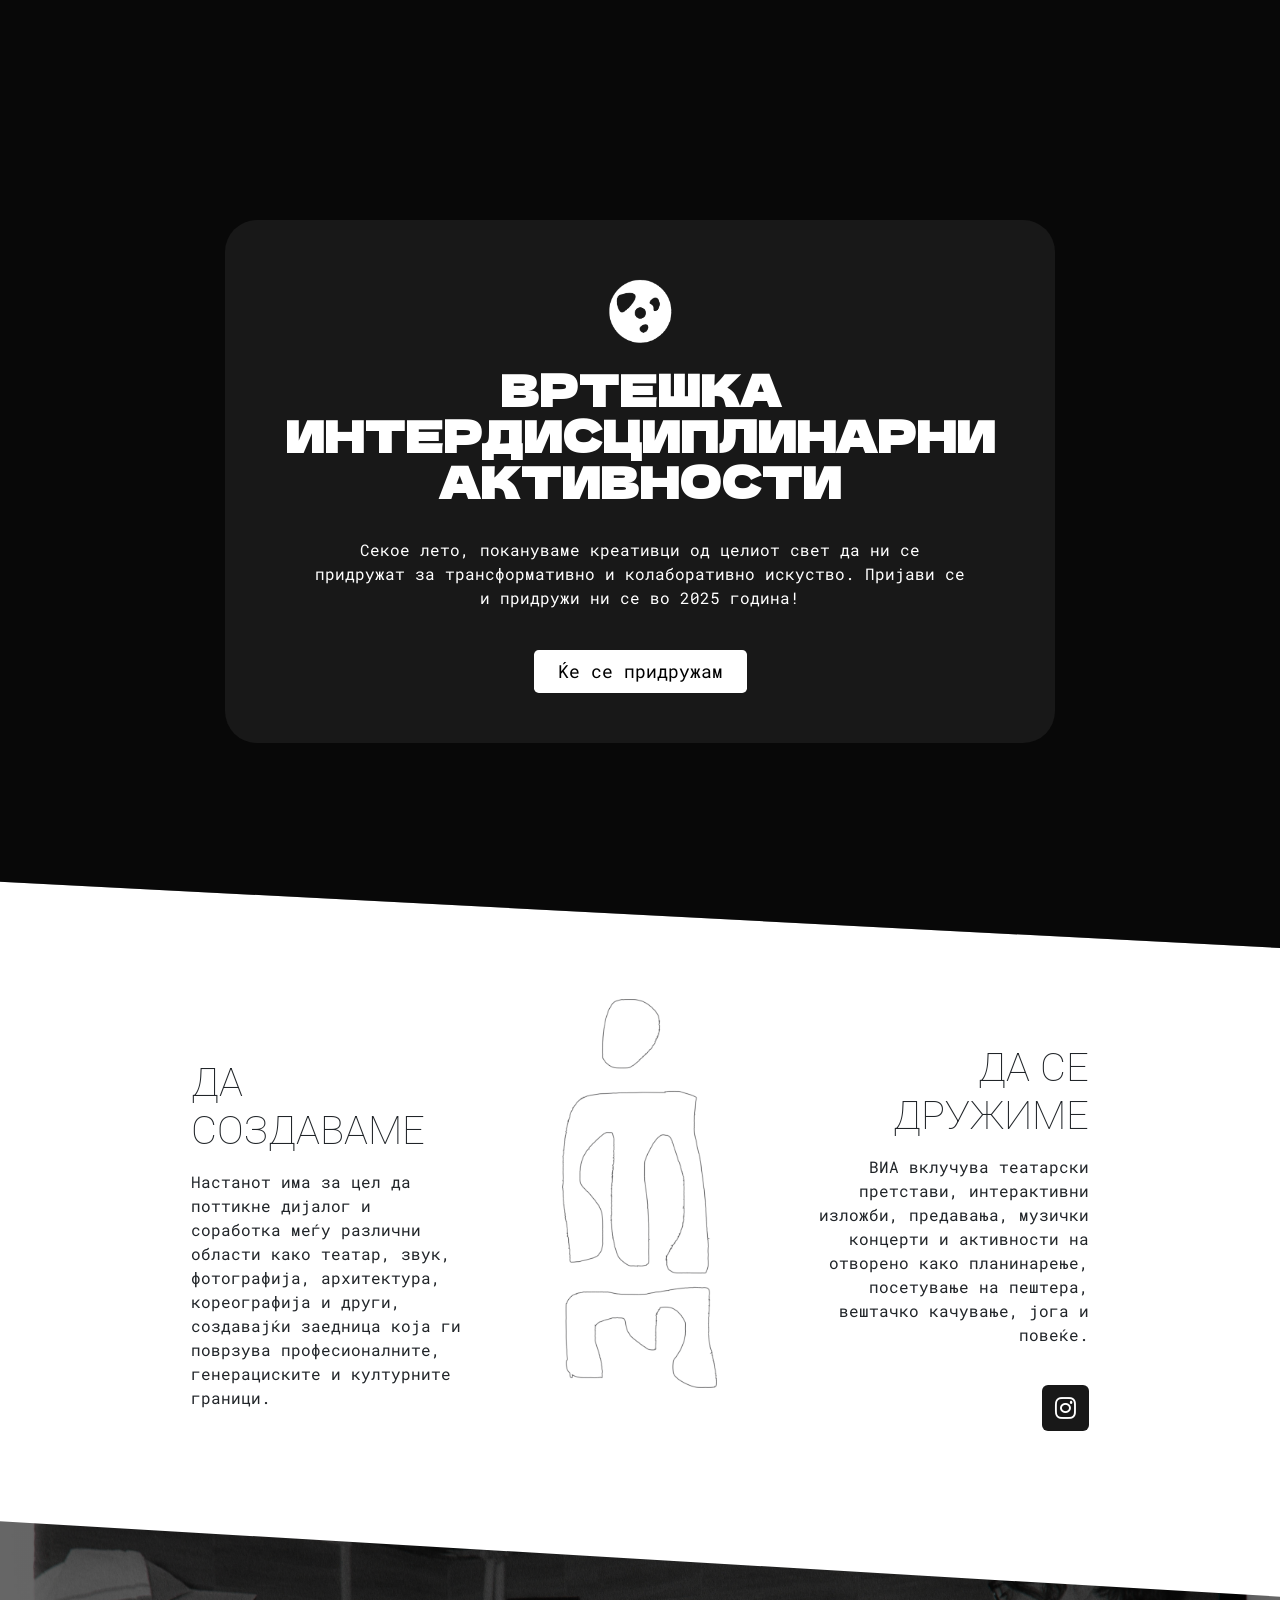
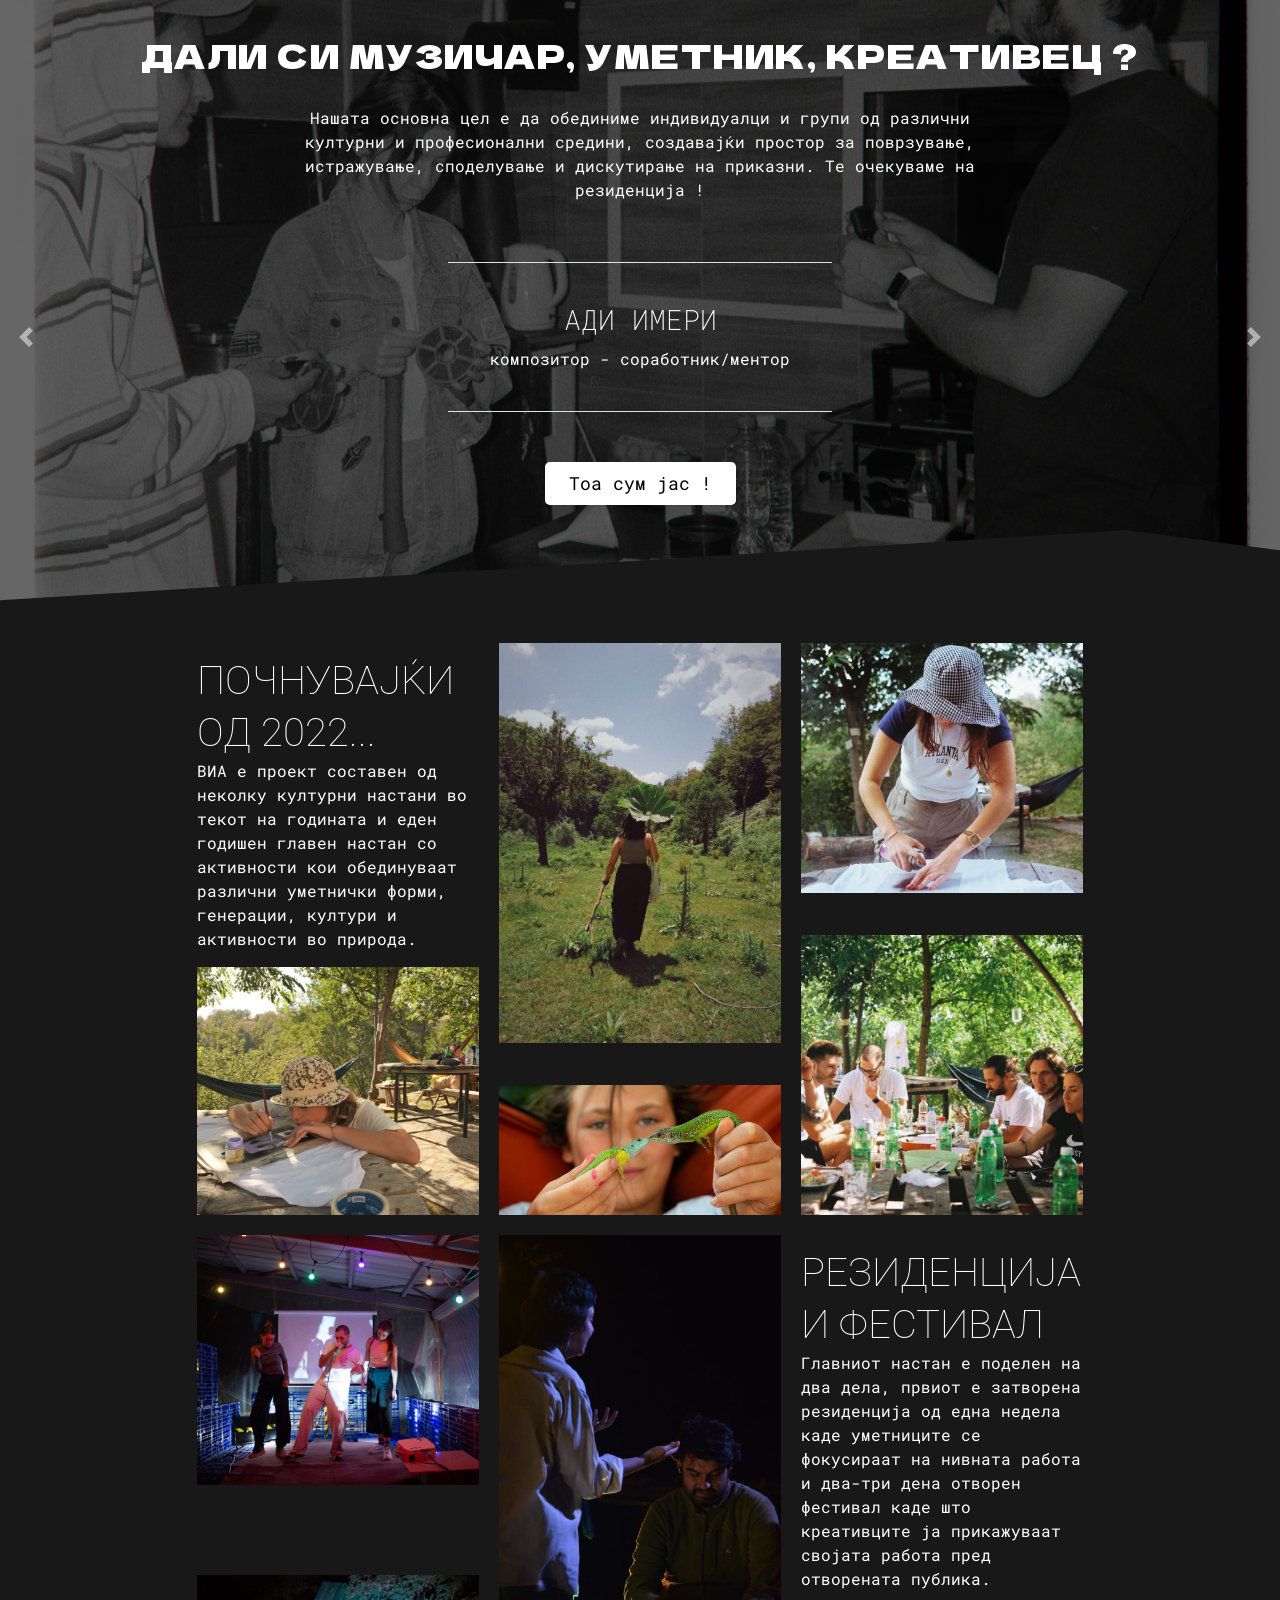
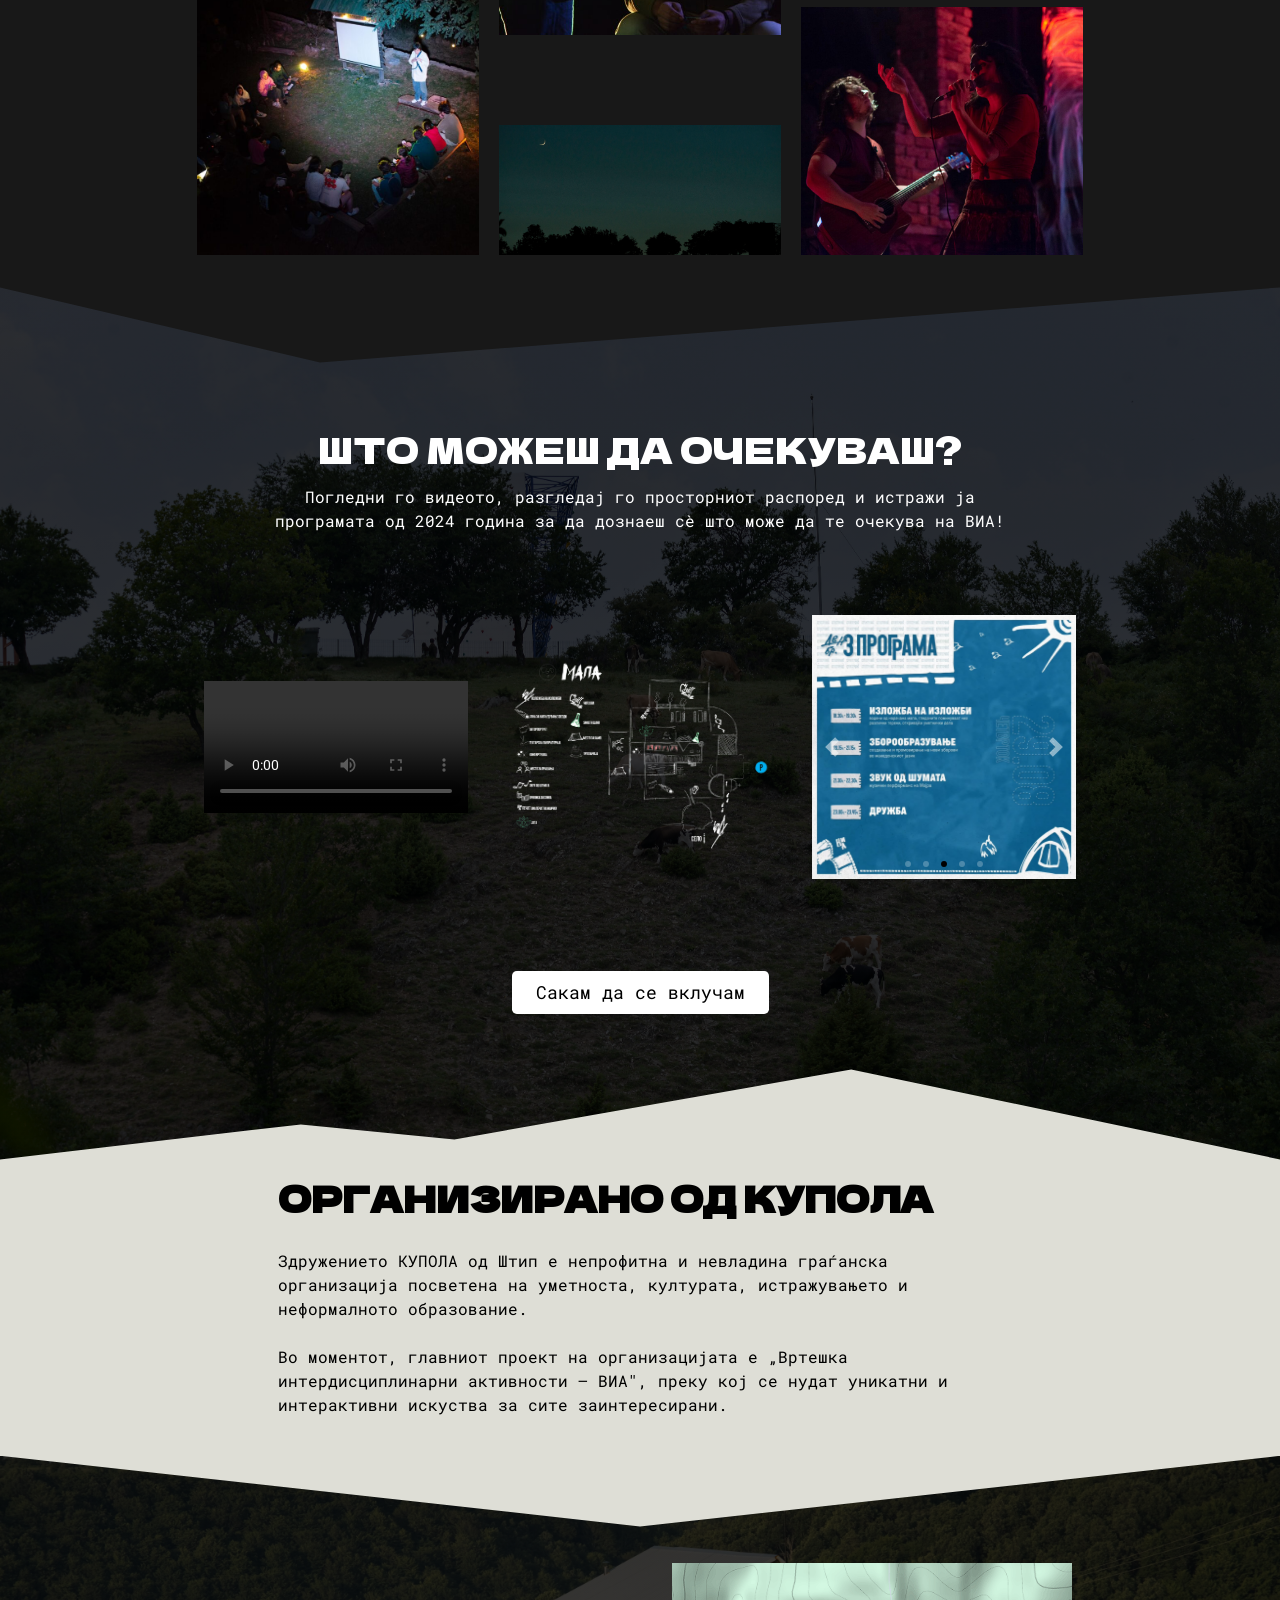
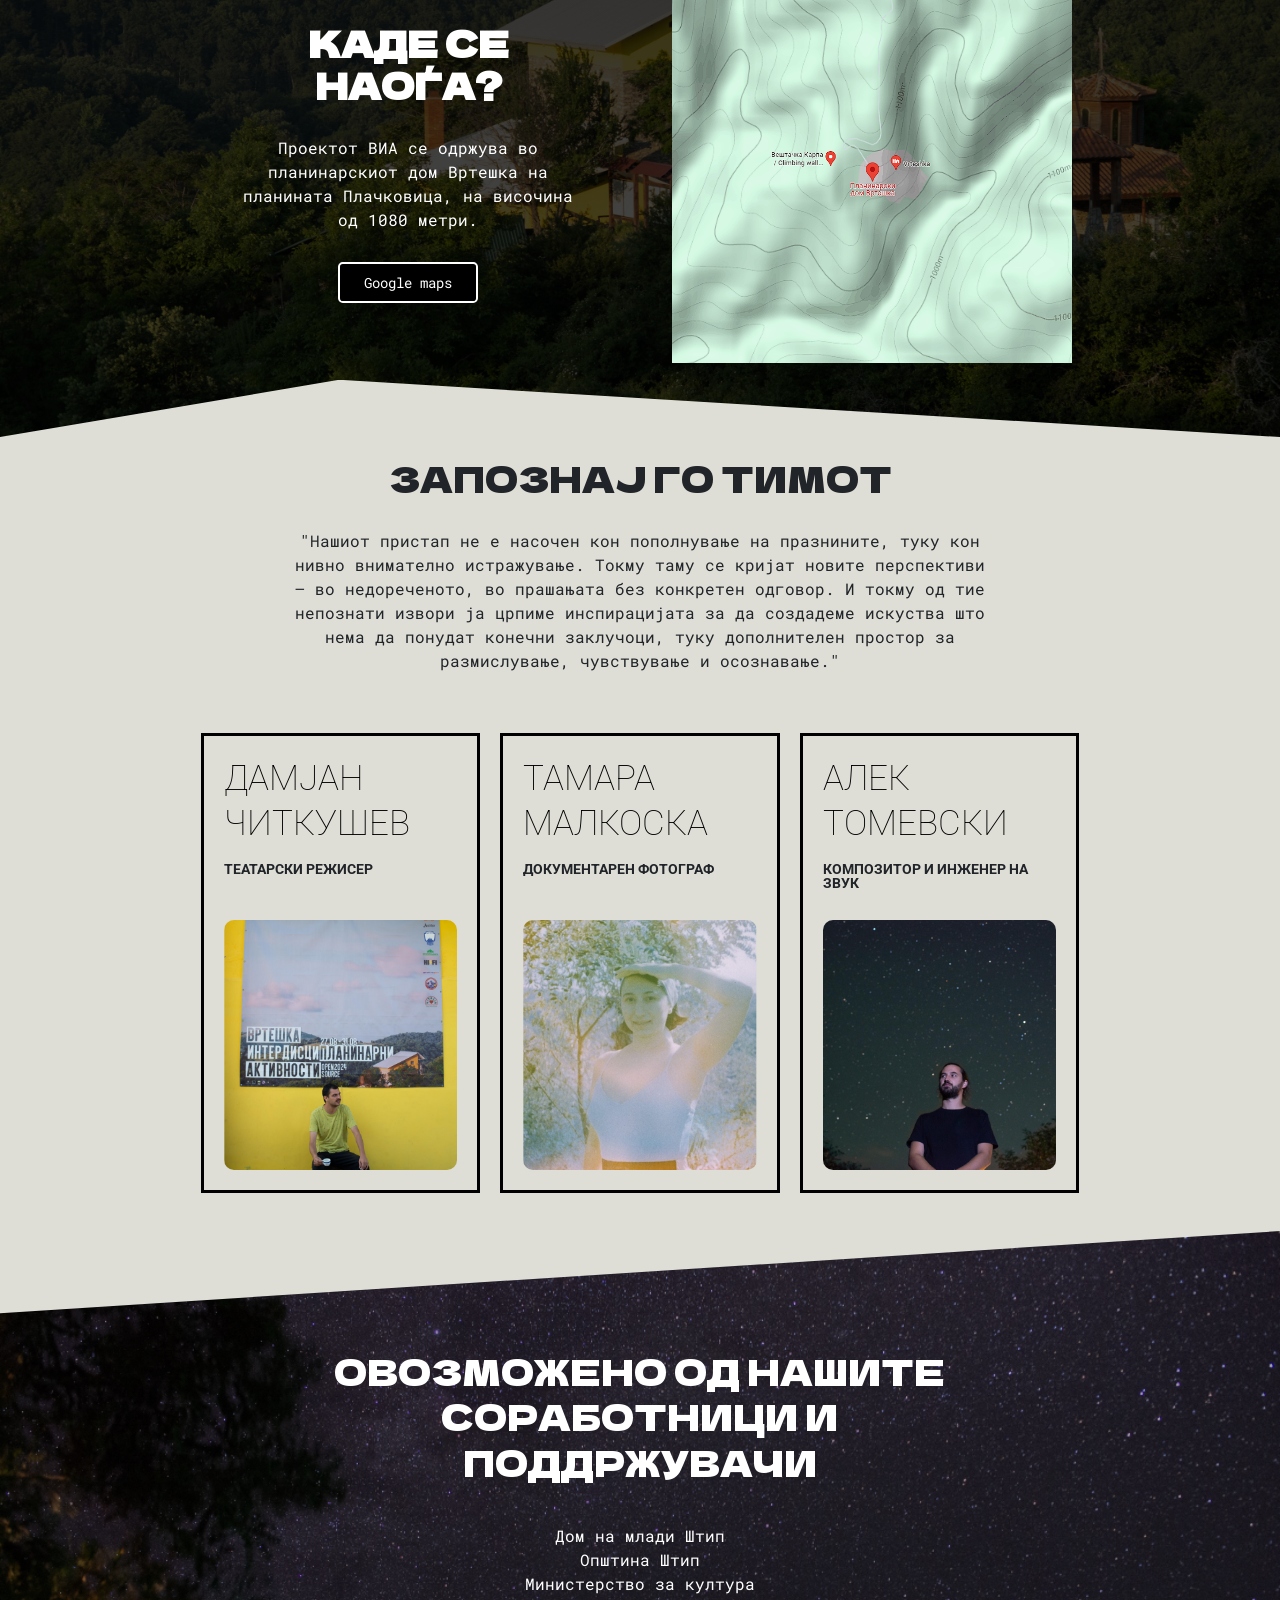
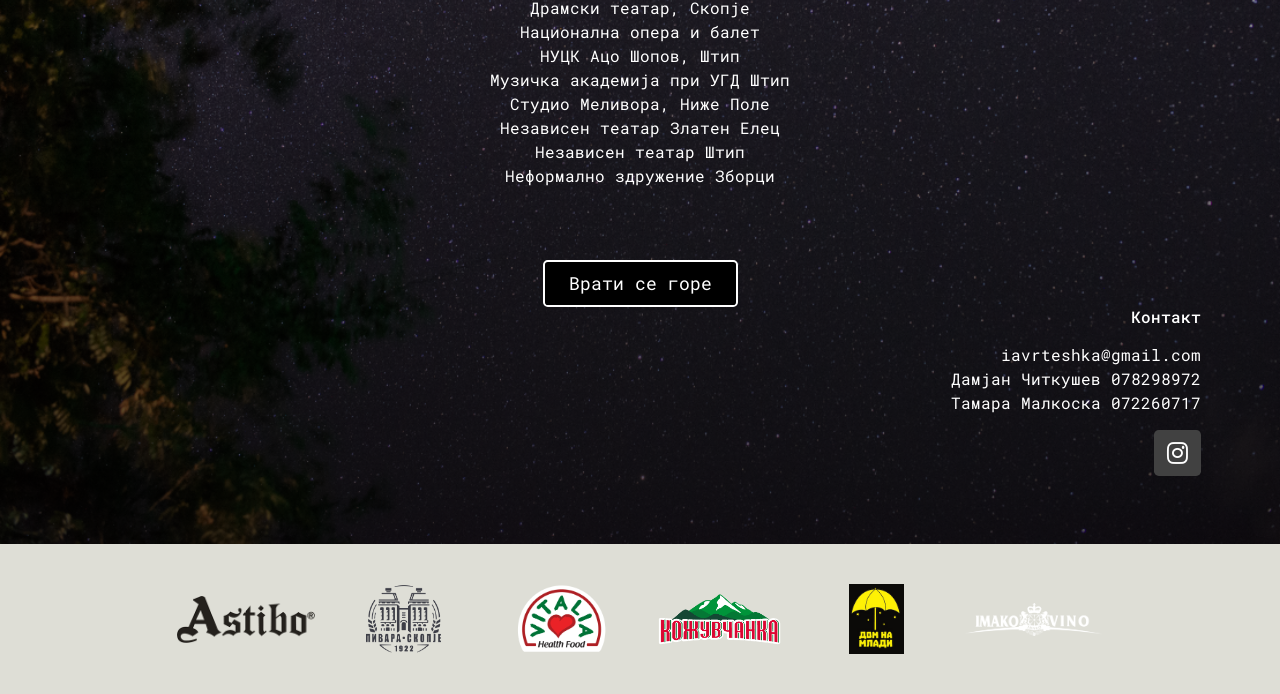
==== index.html @ 886268eb "initial commit, heroku" ====
<!DOCTYPE html>
<html lang="mk">

<head>
    <meta charset="UTF-8">
    <meta name="keywords" content="">
    <meta name="description" content="">
    <meta name="viewport" content="width=device-width, initial-scale=1.0">
    <title>Project01_Landing-Page-Vrteshka</title>

    <!-- FontAwesome -->
    <link rel="stylesheet" href="https://cdnjs.cloudflare.com/ajax/libs/font-awesome/6.7.2/css/all.min.css">

    <!-- Bootstrap -->
    <link href="https://stackpath.bootstrapcdn.com/bootstrap/4.5.2/css/bootstrap.min.css" rel="stylesheet">

    <!-- CSS -->
    <link rel="stylesheet" href="./css/main.css">
</head>



<body>

    <!-- hero_section1 -->
    <section id="top" class="hero">
        <div class="hero__overlay"></div>
        <div class="hero__wrap">
            <div class="hero__content-box">
                <img src="./img/VIALogoWhite.png" alt="Vrteshka Logo" class="hero__logo">
                <h1 class="hero__heading">
                    ВРТЕШКА <br> ИНТЕРДИСЦИПЛИНАРНИ <br> АКТИВНОСТИ
                </h1>
                <p class="hero__text">
                    Секое лето, покануваме креативци од целиот свет да ни се придружат за трансформативно и
                    колаборативно
                    искуство. Пријави се и придружи ни се во 2025 година!
                </p>
                <a id="heroButton" href="./form.html" class="hero-button" title="MyFormDoc" target="_blank">Ќе се
                    придружам</a>
            </div>
        </div>
    </section>



    <!-- about_section2 -->
    <section class="introduction">
        <div class="wrap">
            <div class="introduction__item">
                <h2 class="introduction__title">ДА СОЗДАВАМЕ</h2>
                <p class="introduction__text">Настанот има за цел да поттикне дијалог и соработка меѓу различни
                    области како театар, звук, фотографија, архитектура, кореографија и други, создавајќи
                    заедница која ги поврзува професионалните, генерациските и културните граници.</p>
            </div>
            <div class="introduction__image">
                <img src="./img/Section_2_Logo.png" alt="Abstract Figure">
            </div>
            <div class="introduction__item introduction__item--last">
                <h2 class="introduction__title">ДА СЕ ДРУЖИМЕ</h2>
                <p class="introduction__text">ВИА вклучува театарски претстави, интерактивни изложби, предавања,
                    музички концерти и активности на отворено како планинарење, посетување на пештера, вештачко
                    качување, јога и повеќе.</p>
                <div class="introduction__social">
                    <a href="https://www.instagram.com/ia.vrteshka/" aria-label="Instagram" rel=”noopener”
                        title="Instagram Link"><i class="fa-brands fa-instagram"></i></a>
                </div>
            </div>
        </div>
    </section>


    <!-- for-whom_section3 -->
    <section class="artists">
        <div class="artists__content-wrapper">
            <div class="artists__content">
                <h2 class="artists__title">ДАЛИ СИ МУЗИЧАР, УМЕТНИК, КРЕАТИВЕЦ ?</h2>
                <p class="artists__description">Нашата основна цел е да обединиме индивидуалци и групи од различни
                    културни
                    и
                    професионални средини, создавајќи простор за поврзување, истражување, споделување и дискутирање
                    на
                    приказни.
                    Те очекуваме на резиденција !</p>
                <div class="border-top bg-secondary mx-auto"></div>
                <div id="artistCarousel" class="carousel slide " data-ride="carousel" data-interval="3000"
                    data-bs-ride="carousel">
                    <div class="carousel-inner">
                        <div class="carousel-item active">
                            <h3 class="artists__artist-name">МАРИЈА КАРИЛОСКА</h3>
                            <p class="artists__artist-subtitle">актерка , регионален соработник</p>
                        </div>
                        <div class="carousel-item">
                            <h3 class="artists__artist-name">НИКОЛА ЈОВАНОВСКИ</h3>
                            <p class="artists__artist-subtitle">музичар , композитор</p>
                        </div>
                        <div class="carousel-item">
                            <h3 class="artists__artist-name">ЕВА ЦВЕТКОВСКА</h3>
                            <p class="artists__artist-subtitle">волонтер</p>
                        </div>
                        <div class="carousel-item">
                            <h3 class="artists__artist-name">АДИ ИМЕРИ</h3>
                            <p class="artists__artist-subtitle">композитор - соработник/ментор</p>
                        </div>
                        <div class="carousel-item">
                            <h3 class="artists__artist-name">АЛЕКСАНДАР БОШКОВ</h3>
                            <p class="artists__artist-subtitle">композитор - соработник/ментор</p>
                        </div>
                        <div class="carousel-item">
                            <h3 class="artists__artist-name">ДРИТОН ВЕЈСЕЛИ</h3>
                            <p class="artists__artist-subtitle">перформер, соработник, ментор</p>
                        </div>
                        <div class="carousel-item">
                            <h3 class="artists__artist-name">БОБАН АЛЕКСОСКИ</h3>
                            <p class="artists__artist-subtitle">актер, креативен соработник</p>
                        </div>
                        <div class="carousel-item">
                            <h3 class="artists__artist-name">ТАМАРА СТОЈАНОСКА</h3>
                            <p class="artists__artist-subtitle">театарска режисерка, креативен соработник</p>
                        </div>
                        <div class="carousel-item">
                            <h3 class="artists__artist-name">ЛЕО ДОЛОРЕС ПОПОВИЌ</h3>
                            <p class="artists__artist-subtitle">актер, креативен соработник</p>
                        </div>
                        <div class="carousel-item">
                            <h3 class="artists__artist-name">АНЕ БЛАЖОВСКИ</h3>
                            <p class="artists__artist-subtitle">актер, истражувач, креативен соработник</p>
                        </div>
                        <div class="carousel-item">
                            <h3 class="artists__artist-name">МАРЈАН НАУМОВ</h3>
                            <p class="artists__artist-subtitle">актер, перформер, соработник, член на Независна
                                Театарска
                                организација Штрих</p>
                        </div>
                        <div class="carousel-item">
                            <h3 class="artists__artist-name">ТОМИСЛАВ ДАВИДОВСКИ</h3>
                            <p class="artists__artist-subtitle">актер, перформер, соработник, член на Независна
                                Театарска
                                организација Штрих</p>
                        </div>
                        <div class="carousel-item">
                            <h3 class="artists__artist-name">АВА ХУСЕИНИ</h3>
                            <p class="artists__artist-subtitle">актерка, перформер, соработник, член на Независна
                                Театарска
                                организација Штрих</p>
                        </div>
                        <div class="carousel-item">
                            <h3 class="artists__artist-name">БОРИС ВАСИЛЕСКИ</h3>
                            <p class="artists__artist-subtitle">театарски режисер, соработник, член на Независна
                                Театарска
                                организација Штрих
                            </p>
                        </div>
                        <div class="carousel-item">
                            <h3 class="artists__artist-name">ВЈАРА МИЛАНОВА</h3>
                            <p class="artists__artist-subtitle">актерка, регионален соработник</p>
                        </div>
                        <div class="carousel-item">
                            <h3 class="artists__artist-name">РАДОСТИНА АНГЕЛОВА</h3>
                            <p class="artists__artist-subtitle">актерка, регионален соработник</p>
                        </div>
                        <div class="carousel-item">
                            <h3 class="artists__artist-name">МАРИО СТОЈАНОСКИ</h3>
                            <p class="artists__artist-subtitle">драматург, креативен соработник</p>
                        </div>
                        <div class="carousel-item">
                            <h3 class="artists__artist-name">ВИКТОР БУЧКОВСКИ</h3>
                            <p class="artists__artist-subtitle">основач на здружение за развој на македонскиот
                                јазик,
                                креативен соработник</p>
                        </div>
                        <div class="carousel-item">
                            <h3 class="artists__artist-name">ИГОР АНТОВ</h3>
                            <p class="artists__artist-subtitle">основач на здружение за развој на македонскиот
                                јазик,
                                креативен соработник</p>
                        </div>
                        <div class="carousel-item">
                            <h3 class="artists__artist-name">СТЕФАН МЛАДЕНОВСКИ</h3>
                            <p class="artists__artist-subtitle">музичар , композитор</p>
                        </div>
                    </div>
                    <a class="carousel-control-prev" href="#artistCarousel" role="button" data-slide="prev">
                        <span class="carousel-control-prev-icon" aria-hidden="true"></span>
                        <span class="sr-only">Previous</span>
                    </a>
                    <a class="carousel-control-next" href="#artistCarousel" role="button" data-slide="next">
                        <span class="carousel-control-next-icon" aria-hidden="true"></span>
                        <span class="sr-only">Next</span>
                    </a>
                </div>
                <div class="border-top bg-secondary mx-auto"></div>
                <!-- <a href="#top"><button class="button artists__artists-button">Тоа сум јас !</button></a> -->
                <a href="#top" class="button artists__artists-button">Тоа сум јас !</a>
            </div>
        </div>
    </section>






    <!-- past-events_section4 -->
    <section class="past-events-container">
        <div class="images-text">

            <!-- Top Row -->
            <div class="top-row">

                <!-- 1st Column: Text -->
                <div class="column text-content">
                    <div class="content-wrapper">
                        <h2>ПОЧНУВАЈЌИ ОД 2022...</h2>
                        <p>
                            ВИА е проект составен од неколку културни настани во текот на годината и еден годишен
                            главен
                            настан
                            со активности кои обединуваат различни уметнички форми, генерации, култури и активности
                            во
                            природа.
                        </p>
                        <div class="image-holder">
                            <img src="./img/Section_4_1.png" alt="Cultural event">
                        </div>
                    </div>
                </div>

                <!-- 2nd Column: Image Pair -->
                <div class="column">
                    <div class="image-holder main">
                        <img src="./img/Section_4_2.jpg" alt="Person walking in nature">
                    </div>
                    <div class="image-holder secondary">
                        <img src="./img/Section_4_3.jpg" alt="Close-up of a lizard">
                    </div>
                </div>

                <!-- 3rd Column: Special Heights -->
                <div class="column special-height">
                    <div class="image-holder main">
                        <img src="./img/Section_4_4.JPG" alt="Person working at a table">
                    </div>
                    <div class="image-holder secondary">
                        <img src="./img/Section_4_5.JPG" alt="Group of people at a table">
                    </div>
                </div>
            </div>

            <!-- Bottom Row -->
            <div class="bottom-row">
                <!-- 4th Column: Special Heights -->
                <div class="column special-height">
                    <div class="image-holder main">
                        <img src="./img/Section_4_6.png" alt="Image seven main">
                    </div>
                    <div class="image-holder secondary">
                        <img src="./img/Section_4_7.png" alt="Image seven secondary">
                    </div>
                </div>

                <!-- 5th Column: Image Pair -->
                <div class="column">
                    <div class="image-holder main">
                        <img src="./img/Section_4_8.jpg" alt="Image eight main">
                    </div>
                    <div class="image-holder secondary">
                        <img src="./img/Section_4_9.JPG" alt="Image eight secondary">
                    </div>
                </div>

                <!-- 6th Column: Text -->
                <div class="column text-content">
                    <div class="content-wrapper">
                        <h2>РЕЗИДЕНЦИЈА И ФЕСТИВАЛ</h2>
                        <p>
                            Главниот настан е поделен на два дела, првиот е затворена резиденција од една недела
                            каде
                            уметниците
                            се фокусираат на нивната работа и два-три дена отворен фестивал каде што креативците ја
                            прикажуваат
                            својата работа пред отворената публика.
                        </p>
                        <div class="image-holder">
                            <img src="./img/Section_4_10.jpg" alt="Residency and festival">
                        </div>
                    </div>
                </div>
            </div>
        </div>
    </section>



    <!-- what_to_expect_section5 -->
    <section class="what-to-expect">
        <div class="main__container">
            <div class="what-to-expect__header">
                <h1 class="what-to-expect__title">ШТО МОЖЕШ ДА ОЧЕКУВАШ?</h1>
                <p class="what-to-expect__subtitle">
                    Погледни го видеото, разгледај го просторниот распоред и истражи ја програмата од 2024 година за
                    да дознаеш сѐ што може да те очекува на ВИА!
                </p>
            </div>

            <div class="what-to-expect__content">
                <!-- Video Player -->
                <div class="what-to-expect__video">
                    <div class="video-container">
                        <video id="main-video" controls="controls" preload="metadata">
                            <source src="./img/Section_5_Video.mp4#t=0.1" type="video/mp4">
                            Your browser does not support the video tag.
                        </video>
                    </div>
                </div>

                <!-- Map/Diagram -->
                <div class="what-to-expect__map">
                    <img src="./img/Section_5_Map.png" alt="Festival Map" class="map-image">

                </div>

                <!-- Image Carousel -->
                <div class="what-to-expect__program">
                    <div id="programCarousel" class="carousel slide" data-ride="carousel">
                        <div class="carousel-inner">
                            <div class="carousel-item active">
                                <img src="./img/Section_5_Den_1.jpg" class="d-block w-100" alt="Program Image 1">
                            </div>
                            <div class="carousel-item">
                                <img src="./img/Section_5_Den_2.jpg" class="d-block w-100" alt="Program Image 2">
                            </div>
                            <div class="carousel-item">
                                <img src="./img/Section_5_Den_3.jpg" class="d-block w-100" alt="Program Image 3">
                            </div>
                            <div class="carousel-item">
                                <img src="./img/Section_5_Den_4.jpg" class="d-block w-100" alt="Program Image 4">
                            </div>
                            <div class="carousel-item">
                                <img src="./img/Section_5_Den_5.jpg" class="d-block w-100" alt="Program Image 5">
                            </div>
                        </div>
                        <ol class="carousel-indicators">
                            <li data-target="#programCarousel" data-slide-to="0" class="active"></li>
                            <li data-target="#programCarousel" data-slide-to="1"></li>
                            <li data-target="#programCarousel" data-slide-to="2"></li>
                            <li data-target="#programCarousel" data-slide-to="3"></li>
                            <li data-target="#programCarousel" data-slide-to="4"></li>
                        </ol>
                        <a class="carousel-control-prev" href="#programCarousel" role="button" data-slide="prev">
                            <span class="carousel-control-prev-icon" aria-hidden="true"></span>
                            <span class="sr-only">Previous</span>
                        </a>
                        <a class="carousel-control-next" href="#programCarousel" role="button" data-slide="next">
                            <span class="carousel-control-next-icon" aria-hidden="true"></span>
                            <span class="sr-only">Next</span>
                        </a>
                    </div>
                </div>
            </div>
            <div class="what-to-expect__footer">
                <a id="joinButton" class="join-button"
                    href="https://docs.google.com/forms/d/e/1FAIpQLScq6ybe86D6_kjteVIB7j1ftE3nkgiZIAy4ChXcuMxBA15uLQ/viewform"
                    title="Google Form Doc" rel=”noopener”>Сакам да се вклучам</a>
            </div>
        </div>
    </section>

    <!-- organization_section6 -->
    <section class="organization-section">
        <div class="content-container">
            <h2 class="section-title">ОРГАНИЗИРАНО ОД КУПОЛА</h2>

            <p class="section-text">
                Здружението КУПОЛА од Штип е непрофитна и невладина граѓанска организација посветена на уметноста,
                културата, истражувањето и неформалното образование.
            </p>
            <br>
            <p class="section-text">
                Во моментот, главниот проект на организацијата е „Вртешка интердисциплинарни активности – ВИА",
                преку
                кој се
                нудат уникатни и интерактивни искуства за сите заинтересирани.
            </p>
        </div>
    </section>


    <!-- location_section7 -->
    <section class="location-section">
        <div class="location__container">
            <div class="location-left">
                <h2>КАДЕ СЕ НАОЃА?</h2>
                <p>
                    Проектот ВИА се одржува во планинарскиот дом Вртешка на планината Плачковица, на височина од
                    1080
                    метри.
                </p>
                <a href="https://maps.app.goo.gl/38phZEpmJazyF5HdA" class="map-button" rel=”noopener”
                    title="GoogleMapLocation">
                    Google maps
                </a>
            </div>
            <div class="location-right">
                <a href="https://www.google.com/maps/place/Vrteshka/@41.7591457,22.4186335,1301m/data=!3m1!1e3!4m6!3m5!1s0x1355ee19b871007d:0xd4ae95590a65f373!8m2!3d41.7595943!4d22.4183431!16s%2Fm%2F0gyvhbh?entry=ttu&g_ep=EgoyMDI1MDUwNy4wIKXMDSoJLDEwMjExNDUzSAFQAw%3D%3D"
                    title="GoogleMapLocationImage" rel=”noopener”><img class="map-image" src="./img/mapsq.png"
                        alt="Location-Image"></a>
            </div>
        </div>
    </section>



    <!-- meet-the-team_section8 -->
    <section class="team-section">
        <div class="team-container">
            <div class="team-text">
                <h2>ЗАПОЗНАЈ ГО ТИМОТ</h2>
                <p class="quote">
                    "Нашиот пристап не е насочен кон пополнување на празнините, туку кон нивно внимателно
                    истражување.
                    Токму
                    таму се кријат новите перспективи – во недореченото, во прашањата без конкретен одговор. И токму
                    од
                    тие
                    непознати извори ја црпиме инспирацијата за да создадеме искуства што нема да понудат конечни
                    заклучоци,
                    туку дополнителен простор за размислување, чувствување и осознавање."
                </p>
            </div>

            <div class="team-cards">
                <div class="team-card">
                    <div class="team-card-content">
                        <h3 class="name team-text">ДАМЈАН<br>ЧИТКУШЕВ</h3>
                        <p class="role">ТЕАТАРСКИ РЕЖИСЕР</p>
                        <div class="image-container">
                            <img src="./img/Section_8_Damjan.jpg" alt="Дамјан Читкушев">
                        </div>
                    </div>
                </div>

                <div class="team-card">
                    <div class="team-card-content">
                        <h3 class="name gradient-text">ТАМАРА<br>МАЛКОСКА</h3>
                        <p class="role">ДОКУМЕНТАРЕН ФОТОГРАФ</p>
                        <div class="image-container">
                            <img src="./img/Section_8_Tamara.JPG" alt="Тамара Малкоска">
                        </div>
                    </div>
                </div>

                <div class="team-card">
                    <div class="team-card-content">
                        <h3 class="name gradient-text">АЛЕК<br>ТОМЕВСКИ</h3>
                        <p class="role">КОМПОЗИТОР И ИНЖЕНЕР НА ЗВУК</p>
                        <div class="image-container">
                            <img src="./img/Section_8_Alek.jpg" alt="Алек Томевски">
                        </div>
                    </div>
                </div>
            </div>
        </div>
    </section>


    <!-- collaborators_section9 -->
    <section class="collaborators-section">
        <div class="collaborators-container">
            <div class="collaborators-content-wrapper">
                <h2 class="collaborators-title">ОВОЗМОЖЕНО ОД НАШИТЕ СОРАБОТНИЦИ И ПОДДРЖУВАЧИ</h2>

                <div class="partners">
                    <p>Дом на млади Штип</p>
                    <p>Општина Штип</p>
                    <p>Министерство за култура</p>
                    <p>Драмски театар, Скопје</p>
                    <p>Национална опера и балет</p>
                    <p>НУЦК Ацо Шопов, Штип</p>
                    <p>Музичка академија при УГД Штип</p>
                    <p>Студио Меливора, Ниже Поле</p>
                    <p>Независен театар Златен Елец</p>
                    <p>Независен театар Штип</p>
                    <p>Неформално здружение Зборци</p>
                </div>

                <a href="#top" class="collaborators-btn">Врати се горе</a>

                <div class="collaborators-contact-section">
                    <h3>Контакт</h3>
                    <div class="contact-info">
                        <p>iavrteshka@gmail.com</p>
                        <p>Дамјан Читкушев 078298972</p>
                        <p>Тамара Малкоска 072260717</p>
                        <a href="https://www.instagram.com/ia.vrteshka/" class="instagram-icon" rel=”noopener”
                            aria-label="Instagram" title="Instagram Link" target="_blank"><i
                                class="fab fa-instagram"></i></a>
                    </div>
                </div>
            </div>
        </div>
    </section>



    <!-- footer_section10 -->
    <footer class="sponsors-footer">
        <div class="sponsors-container">
            <div class="sponsor-logo"><img src="./img/Section_10_Astibo.png" alt="Астибо"></div>
            <div class="sponsor-logo"><img src="./img/Section_10_PivaraSkopje.png" alt="Пивара-Скопје"></div>
            <div class="sponsor-logo"><img src="./img/Section_10_Vitalia.png" alt="Виталиа"></div>
            <div class="sponsor-logo"><img src="./img/Section_10_Kozuvcanka.png" alt="Кожувчанка"></div>
            <div class="sponsor-logo"><img src="./img/Section_10_Dom_na_Mladi.jpg" alt="Дом-на-млади"></div>
            <div class="sponsor-logo"><img src="./img/Section_10_Imako_Wines.png" alt="Имако-вајнс"></div>
        </div>
    </footer>

    <!-- Scripts -->
    <script src="https://code.jquery.com/jquery-3.5.1.slim.min.js"></script>
    <script src="https://cdn.jsdelivr.net/npm/@popperjs/core@2.9.2/dist/umd/popper.min.js"></script>
    <script src="https://stackpath.bootstrapcdn.com/bootstrap/4.5.2/js/bootstrap.min.js"></script>

    <script src="./main.js"></script>

   





</body>

</html>
---- css/main.css ----
@import url("https://fonts.googleapis.com/css2?family=Dela+Gothic+One&display=swap");
@import url("https://fonts.googleapis.com/css2?family=Roboto+Mono:ital,wght@0,100..700;1,100..700&display=swap");
@import url("https://fonts.googleapis.com/css2?family=Roboto:ital,wght@0,100..900;1,100..900&display=swap");
* {
  box-sizing: border-box;
}

body {
  margin: 0;
}

h1,
h2,
h3,
h4,
h5,
h6,
ul,
ol {
  margin-top: 0;
  margin-left: 0;
  margin-right: 0;
  margin-bottom: 2.25rem;
}

img {
  max-width: 100%;
  display: block;
}

html {
  font-size: 16px;
}

body {
  font-family: "Roboto", sans-serif;
  font-weight: normal;
  line-height: 1.5;
}

.hero__wrap {
  width: 80%;
  margin-left: auto;
  margin-right: auto;
}
@media (max-width: 768px) {
  .hero__wrap {
    width: 100%;
    padding-left: 0.9375rem;
    padding-right: 0.9375rem;
  }
}

.hero {
  position: relative;
  max-width: 100%;
  min-height: calc(100vh + 3rem);
  display: flex;
  align-items: center;
  justify-content: center;
  background-color: rgba(0, 0, 0, 0.95);
  text-align: center;
  -webkit-clip-path: polygon(0 0, 100% 0, 100% 100%, 0 93%);
          clip-path: polygon(0 0, 100% 0, 100% 100%, 0 93%);
  margin-bottom: -5vw;
  padding-bottom: 5vw;
  padding-top: 4.9342105263rem;
}
.hero__overlay {
  position: absolute;
  top: 0;
  left: 0;
  inset: 0;
  width: 100%;
  height: 100%;
  background: linear-gradient(rgba(0, 0, 0, 0.4), rgba(0, 0, 0, 0.4)), url("../img/Section1.png");
  background-size: cover;
  background-position: center center;
  background-repeat: no-repeat;
}
.hero__wrap {
  position: relative;
  width: 100%;
  padding: 0;
}
.hero__content-box {
  background-color: #181818;
  padding: 3.4090909091rem 3.2327586207rem 3.125rem;
  border-radius: 2rem;
  max-width: 51.875rem;
  min-height: 24.375rem;
  margin: 0 auto;
  display: flex;
  flex-direction: column;
  align-items: center;
  text-align: center;
}
.hero__logo {
  width: 4.15rem;
  margin-bottom: 1.25rem;
}
.hero__heading {
  font-family: "Dela Gothic One", sans-serif;
  font-size: 2.6875rem;
  font-weight: 700;
  color: #ffffff;
  line-height: 2.875rem;
  text-transform: uppercase;
  margin-bottom: 2.2rem;
}
.hero__text {
  font-family: "Roboto Mono", sans-serif;
  font-size: 1rem;
  color: #ffffff;
  line-height: 1.5;
  max-width: 90%;
  margin-bottom: 2.5rem;
}
.hero .hero-button {
  background-color: #ffffff;
  color: #000000;
  font-family: "Roboto Mono", sans-serif;
  font-size: 1.125rem;
  padding: 0.5rem 1.5rem;
  border: none;
  border-radius: 0.3rem;
  cursor: pointer;
  transition: transform 0.3s ease-in-out, background-color 0.3s ease-in-out, color 0.3s ease-in-out;
  margin-bottom: 0;
  width: auto;
  display: block;
}
.hero .hero-button:hover {
  background-color: #000000;
  color: #ffffff;
  transform: rotate(5deg);
  text-decoration: none;
}

@media (max-width: 1024px) {
  .hero {
    padding-bottom: 12vw;
  }
  .hero__content-box {
    width: 62.5%;
    margin-top: 4.6875rem;
    padding-inline: 0;
    padding-bottom: 5vw;
  }
  .hero__logo {
    width: 8%;
  }
  .hero__heading {
    font-size: 2.0625rem;
  }
  .hero__text {
    width: 77.5%;
  }
  .hero__button {
    width: 40%;
    font-size: 1.125rem;
    padding: 0.5rem 1rem;
  }
}
@media (max-width: 768px) {
  .hero {
    min-height: calc(100vh + 11.75rem);
    padding-top: 4vw;
  }
  .hero__content-box {
    max-width: 100%;
    min-width: 85%;
    margin-top: 3.75rem;
  }
  .hero__logo {
    width: 8%;
  }
  .hero__heading {
    font-size: 2.0625rem;
  }
  .hero__text {
    width: 77.5%;
  }
  .hero__button {
    width: auto;
    font-size: 1.125rem;
    padding: 0.5rem 1rem;
  }
}
@media (max-width: 425px) {
  .hero {
    min-height: 100vh;
    padding-top: 7vw;
    -webkit-clip-path: polygon(0 0, 100% 0, 100% 99%, 0 89%);
            clip-path: polygon(0 0, 100% 0, 100% 99%, 0 89%);
  }
  .hero__overlay {
    background-position: center top;
  }
  .hero__content-box {
    padding: 0;
    background-color: transparent;
    max-width: 100%;
    margin-top: 1.25rem;
  }
  .hero__logo {
    width: 16%;
  }
  .hero__heading {
    font-size: 1.25rem;
    line-height: 1.3;
  }
  .hero__text {
    font-size: 0.875rem;
    width: 87.5%;
  }
  .hero #heroButton {
    width: auto;
    font-size: 1rem;
    padding: 0.5rem 1.5rem;
  }
}
.introduction {
  background-color: #ffffff;
  width: 100%;
  height: 100%;
  display: flex;
  justify-content: center;
  align-items: center;
  gap: 0;
  margin-top: -5vw;
  padding-top: 5.5vw;
  padding-bottom: 7vw;
}
.introduction .wrap {
  width: 72.5%;
  height: 100%;
  padding: 1.875rem 0;
  margin: 0 auto;
  display: flex;
  justify-content: space-between;
  align-items: flex-start;
  gap: 0;
}
.introduction__item {
  flex-basis: 33.333%;
  padding: 3.75rem 0.9375rem;
  display: flex;
  flex-direction: column;
  justify-content: center;
}
.introduction__item:first-child {
  text-align: left;
  align-self: center;
}
.introduction__item:last-child {
  text-align: end;
  align-self: center;
}
.introduction__image {
  flex-basis: 33.333%;
  padding: 0.9375rem;
  display: flex;
  justify-content: center;
  align-items: center;
}
.introduction__image img {
  max-width: 9.688rem;
}
.introduction__title {
  font-family: "Roboto", sans-serif;
  font-size: 2.5rem;
  font-weight: 100;
  margin-bottom: 0.9375rem;
}
.introduction .introduction__item--last .introduction__title,
.introduction .introduction__item--last .introduction__text {
  text-align: end;
}
.introduction__text {
  font-family: "Roboto Mono", sans-serif;
  font-size: 1rem;
  line-height: 1.5;
  margin-bottom: 0.46875rem;
}
.introduction__social {
  margin-top: 1.875rem;
  align-self: flex-end;
}
.introduction__social a {
  display: inline-flex;
  align-items: center;
  justify-content: center;
  background-color: #181818;
  color: #ffffff;
  border-radius: 0.375rem;
  text-decoration: none;
  font-size: 1.5rem;
  padding: 0.7rem 0.8rem;
}
.introduction__social a:hover {
  background-color: #414141;
  opacity: 0.8;
  transition: opacity 0.4s ease-in-out;
}
@media (max-width: 425px) {
  .introduction {
    min-height: 100vh;
    margin-top: -25vw !important;
    padding-top: 35vw !important;
    padding-bottom: 35vw !important;
  }
  .introduction .wrap {
    flex-direction: column;
    align-items: center;
    gap: 0px !important;
    padding: 0.625rem;
  }
  .introduction .introduction__item {
    flex-basis: 100%;
    padding: 0px;
    display: block;
    text-align: center;
  }
  .introduction .introduction__item:first-child, .introduction .introduction__item:last-child {
    padding: 0.625rem;
    text-align: center;
    align-items: center;
  }
  .introduction .introduction__image {
    flex-basis: 100%;
    padding: 0.625rem;
    display: flex;
    justify-content: center;
    align-items: center;
  }
  .introduction .introduction__image img {
    height: 15rem;
    margin-top: 0;
  }
  .introduction .introduction__title {
    font-size: 1.75rem;
    margin-bottom: 0.9375rem;
    text-align: center;
  }
  .introduction .introduction__item--last .introduction__title,
  .introduction .introduction__item--last .introduction__text {
    text-align: center;
  }
  .introduction__social {
    align-self: center;
    margin-top: 2.5rem;
  }
}
@media (max-width: 768px) {
  .introduction {
    margin-top: -7vw;
    padding-top: 7vw;
    padding-bottom: 7vw;
  }
  .introduction .wrap {
    width: 100%;
    flex-wrap: nowrap;
    gap: 2.188rem;
    align-items: center;
  }
  .introduction__image {
    flex-basis: 33.333%;
    padding: 0;
    height: 100%;
    display: flex;
    justify-content: center;
    align-items: center;
  }
  .introduction__image img {
    max-width: 7.5rem;
    margin: 0;
    display: block;
  }
  .introduction__item {
    flex-basis: 33.333%;
    text-align: left;
    padding: 2.5rem 0.9375rem;
  }
  .introduction__title {
    font-size: 2.0625rem;
    margin-bottom: 0.46875rem;
  }
}
@media (max-width: 1024px) {
  .introduction {
    margin-top: -5vw;
    padding-top: 5vw;
    padding-bottom: 14vw;
  }
  .introduction .wrap {
    width: 100%;
    gap: 2.188rem;
  }
  .introduction__title {
    font-size: 2.0625rem;
    margin-bottom: 0.46875rem;
  }
  .introduction__text {
    width: 100%;
    align-self: flex-end;
    font-size: 0.875rem;
  }
}

@keyframes glide-bump-stay {
  0% {
    transform: scale(1);
    color: #000000;
    background-color: #ffffff;
  }
  25% {
    transform: scale(1.2);
    color: #ffffff;
    background-color: #000000;
  }
  50% {
    transform: scale(1);
    color: #000000;
    background-color: #ffffff;
  }
  75% {
    transform: scale(1.2);
    color: #ffffff;
    background-color: #000000;
  }
  100% {
    transform: scale(1.2);
    color: #ffffff;
    background-color: #000000;
  }
}
.artists {
  display: flex;
  flex-direction: column;
  align-items: center;
  justify-content: center;
  width: 100%;
  height: 100%;
  color: white;
  background-image: linear-gradient(rgba(0, 0, 0, 0.6), rgba(0, 0, 0, 0.6)), url("../img/Section_3_Background.jpg");
  background-size: cover;
  background-position: 50% 72%;
  -webkit-clip-path: polygon(0 0%, 100% 11%, 100% 100%, 0 100%);
          clip-path: polygon(0 0%, 100% 11%, 100% 100%, 0 100%);
  transition: background-position 0.4s ease-in-out;
  will-change: background-position;
  backface-visibility: hidden;
  margin-top: -7vw;
  padding-top: 9vw;
  padding-bottom: 8vw;
}
.artists__content-wrapper {
  width: 100%;
  display: flex;
  justify-content: center;
  align-items: flex-start;
}
.artists__title {
  text-align: center;
  font-family: "Dela Gothic One", sans-serif;
  font-size: 2.0625rem;
  margin-bottom: 1.875rem;
  letter-spacing: 0.094rem;
}
.artists__description {
  font-family: "Roboto Mono", sans-serif;
  font-size: 1rem;
  line-height: 1.5;
  margin-bottom: 3.75rem;
  max-width: 100%;
  width: 52.5%;
  text-align: center;
  margin-inline: auto;
}
.artists .border-top {
  width: 30%;
}
.artists #artistCarousel {
  position: relative;
  cursor: grab;
  overflow-x: auto;
  display: flex;
  flex-direction: row;
  align-items: center;
  scroll-behavior: smooth;
}
.artists #artistCarousel.dragging {
  cursor: grabbing;
  -webkit-user-select: none;
     -moz-user-select: none;
          user-select: none;
}
.artists #artistCarousel .carousel-item {
  transition: transform 0.8s cubic-bezier(0.25, 0.46, 0.45, 0.94);
  text-align: center;
  flex: 0 0 auto;
}
.artists #artistCarousel .carousel-control-prev,
.artists #artistCarousel .carousel-control-next {
  width: auto;
  padding: 0 0.75rem;
}
.artists #artistCarousel .carousel-control-prev {
  left: 0.25rem;
}
.artists #artistCarousel .carousel-control-next {
  right: 0.25rem;
}
.artists__artist-name {
  font-family: "Roboto Mono", sans-serif;
  font-size: 1.75rem;
  font-weight: 200;
  margin: 2.5rem 0 0.625rem 0;
}
.artists__artist-subtitle {
  font-family: "Roboto Mono", sans-serif;
  font-size: 1rem;
  margin: 0 0 2.5rem 0;
}
.artists a {
  text-decoration: none;
}
.artists__artists-button {
  background-color: #ffffff;
  color: #000000;
  font-family: "Roboto Mono", sans-serif;
  font-size: 1.125rem;
  padding: 0.5rem 1.5rem;
  border: none;
  border-radius: 0.3rem;
  cursor: pointer;
  transition: background-color 0.8s cubic-bezier(0.25, 0.46, 0.45, 0.94), color 0.8s cubic-bezier(0.25, 0.46, 0.45, 0.94), transform 0.4s cubic-bezier(0.25, 0.46, 0.45, 0.94);
  margin: 3.125rem auto 0;
  width: -moz-fit-content;
  width: fit-content;
  display: block;
  text-align: center;
}
.artists__artists-button:hover {
  background-color: #000000;
  color: #ffffff;
  animation: glide-bump-stay 0.8s cubic-bezier(0.25, 0.46, 0.45, 0.94) forwards;
}
.artists__artists-button:not(:hover) {
  transform: scale(1);
  color: #000000;
  background-color: #ffffff;
  transition: transform 0.4s cubic-bezier(0.25, 0.46, 0.45, 0.94), color 0.8s cubic-bezier(0.25, 0.46, 0.45, 0.94), background-color 0.8s cubic-bezier(0.25, 0.46, 0.45, 0.94);
}
@media (max-width: 1024px) {
  .artists {
    margin-top: -14vw;
    padding-top: 12vw;
    padding-bottom: 12vw;
    background-size: 150%;
    background-position: 45% 72%;
  }
  .artists .border-top {
    width: 50%;
  }
  .artists__title {
    font-size: 1.875rem;
    letter-spacing: 0;
  }
  .artists__description {
    width: 75%;
    font-family: "Roboto Mono", sans-serif;
  }
  .artists__carousel-separator {
    width: 52.5%;
  }
}
@media (max-width: 768px) {
  .artists {
    margin-top: -14vw;
    padding-top: 14vw;
    padding-bottom: 14vw;
    background-size: 200%;
    background-position: 48% 71%;
    background-repeat: no-repeat;
  }
  .artists .border-top {
    width: 50%;
  }
  .artists__title {
    font-size: 1.875rem;
    margin-bottom: 1.875rem;
  }
  .artists__description {
    font-size: 1rem;
    width: 75%;
  }
  .artists__carousel-separator {
    width: 50%;
  }
  .artists__artist-name {
    font-size: 1.75rem;
    margin-top: 2.8846153846rem;
    margin-bottom: 0.234375rem;
  }
  .artists__artist-subtitle {
    font-size: 0.875rem;
    margin-bottom: 2.8846153846rem;
  }
  .artists__artist-text {
    font-size: 0.875rem;
    line-height: 2.875rem;
    width: 100%;
  }
  .artists__artists-button {
    font-size: 1rem;
    margin-top: 2.8846153846rem;
  }
}
@media (max-width: 425px) {
  .artists {
    min-height: 100vh;
    margin-top: -25vw;
    padding-top: 25vw;
    padding-bottom: 30vw;
    background-size: 375%;
    background-position: 28% 80%;
    background-repeat: no-repeat;
    -webkit-clip-path: polygon(0 0%, 100% 7%, 100% 100%, 0 100%);
            clip-path: polygon(0 0%, 100% 7%, 100% 100%, 0 100%);
  }
  .artists .border-top {
    width: 80%;
  }
  .artists__title {
    font-size: 1.375rem;
    font-weight: 400;
    margin-bottom: 1.875rem;
    line-height: 1.5;
  }
  .artists__description {
    font-size: 0.875rem;
    max-width: 72.5%;
    margin-bottom: 2.5rem;
  }
  .artists__carousel-separator {
    width: 85%;
  }
  .artists__artist-name, .artists__artist-subtitle {
    align-self: center;
    height: 24px;
  }
  .artists__artist-name {
    font-size: 1.125rem;
    margin-top: 3.75rem;
    margin-bottom: 0;
  }
  .artists__artist-subtitle {
    font-size: 0.875rem;
    margin: 0 auto 3.75rem;
    width: 90%;
  }
  .artists__artist-text {
    font-size: 0.875rem;
    line-height: 2.875rem;
    width: 95%;
  }
  .artists__artists-button {
    font-size: 1rem;
    margin-top: 2.5rem;
  }
}

.past-events-container {
  position: relative;
  min-width: 100%;
  background-color: #181818;
  padding-inline: 0.9375rem;
  display: flex;
  justify-content: center;
  align-items: center;
  flex-direction: column;
  -webkit-clip-path: polygon(0px 70px, 88% 0, 100% 20px, 100% 100%, 0% 100%);
          clip-path: polygon(0px 70px, 88% 0, 100% 20px, 100% 100%, 0% 100%);
  margin-top: -6vw;
  padding-top: 8vw;
  padding-bottom: 9vw;
}

.images-text {
  display: flex;
  flex-direction: column;
  justify-content: space-between;
  width: 72.5%;
  background-color: #181818;
}

.top-row,
.bottom-row {
  display: flex;
  align-items: stretch;
}

.column {
  display: flex;
  flex-direction: column;
  justify-content: space-between;
  flex-basis: calc(33.333% + 0.9375rem);
  overflow: hidden;
  gap: 1.25rem;
  padding: 0.625rem;
}
.column .content-wrapper {
  display: flex;
  flex-direction: column;
  justify-content: space-between;
  gap: 0px;
  overflow: hidden;
  flex-grow: 1;
}

.column.text-content h2 {
  font-family: "Roboto", sans-serif;
  font-size: 2.5rem;
  font-weight: 100;
  color: #ffffff;
  line-height: 1.3;
  margin-top: 0.75rem;
  margin-bottom: 0px;
}
.column.text-content p {
  font-family: "Roboto Mono", sans-serif;
  font-size: 1rem;
  font-weight: 400;
  color: #ffffff;
  margin-top: 0.5357142857rem;
  margin-top: 0px;
}

.image-holder {
  position: relative;
  width: 100%;
  overflow: hidden;
  display: flex;
  align-items: center;
  justify-content: center;
}
.image-holder img {
  width: 100%;
  height: 100%;
  -o-object-fit: cover;
     object-fit: cover;
  display: block;
}

.top-row > *:nth-child(1) .image-holder {
  height: 15.5rem;
}
.top-row > *:nth-child(2) .image-holder:nth-child(1) {
  height: 25rem;
}
.top-row > *:nth-child(2) .image-holder:nth-child(2) {
  height: 8.125rem;
}
.top-row > *:nth-child(3) .image-holder:nth-child(1) {
  height: 15.625rem;
}
.top-row > *:nth-child(3) .image-holder:nth-child(2) {
  height: 17.5rem;
}

.bottom-row > *:nth-child(1) .image-holder:nth-child(1) {
  height: 250px;
}
.bottom-row > *:nth-child(1) .image-holder:nth-child(2) {
  height: 280px;
}
.bottom-row > *:nth-child(2) .image-holder:nth-child(1) {
  height: 400px;
}
.bottom-row > *:nth-child(2) .image-holder:nth-child(1) img {
  -o-object-position: center left;
     object-position: center left;
}
.bottom-row > *:nth-child(2) .image-holder:nth-child(2) {
  height: 130px;
}
.bottom-row > *:nth-child(3) .image-holder {
  height: 248px;
}

@media (max-width: 425px) {
  .past-events-container {
    display: flex;
    justify-content: center;
    align-items: center;
    margin-top: -19vw;
    padding-top: 30vw;
    padding-bottom: 30vw;
    -webkit-clip-path: polygon(0px 70px, 75% 0, 100% 70px, 100% 100%, 0% 100%);
            clip-path: polygon(0px 70px, 75% 0, 100% 70px, 100% 100%, 0% 100%);
  }
  .past-events-container .images-text {
    width: 100%;
  }
  .past-events-container .top-row,
  .past-events-container .bottom-row {
    flex-wrap: wrap;
  }
  .past-events-container .column {
    padding: 0.625rem;
    gap: 1.25rem;
  }
  .past-events-container .top-row > *:nth-child(1) {
    flex-basis: 100%;
  }
  .past-events-container .top-row > *:nth-child(1) .image-holder {
    width: auto;
    height: 202px;
    -o-object-fit: cover;
       object-fit: cover;
    -o-object-position: center center;
       object-position: center center;
  }
  .past-events-container .top-row > *:nth-child(2) {
    flex-basis: 50%;
  }
  .past-events-container .top-row > *:nth-child(2) .image-holder:nth-child(1) {
    height: 250px;
    -o-object-fit: cover;
       object-fit: cover;
    -o-object-position: center center;
       object-position: center center;
  }
  .past-events-container .top-row > *:nth-child(2) .image-holder:nth-child(2) {
    height: 130px;
    -o-object-fit: cover;
       object-fit: cover;
    -o-object-position: center center;
       object-position: center center;
  }
  .past-events-container .top-row > *:nth-child(3) {
    flex-basis: 50%;
  }
  .past-events-container .top-row > *:nth-child(3) .image-holder:nth-child(1) {
    height: 180px;
    -o-object-fit: cover;
       object-fit: cover;
    -o-object-position: center center;
       object-position: center center;
  }
  .past-events-container .top-row > *:nth-child(3) .image-holder:nth-child(2) {
    height: 200px;
    -o-object-fit: cover;
       object-fit: cover;
    -o-object-position: center center;
       object-position: center center;
  }
  .past-events-container .bottom-row > *:nth-child(1) {
    flex-basis: 50%;
  }
  .past-events-container .bottom-row > *:nth-child(1) .image-holder:nth-child(1) {
    height: 180px;
    -o-object-fit: cover;
       object-fit: cover;
    -o-object-position: center center;
       object-position: center center;
  }
  .past-events-container .bottom-row > *:nth-child(1) .image-holder:nth-child(2) {
    height: 200px;
    -o-object-fit: cover;
       object-fit: cover;
    -o-object-position: center center;
       object-position: center center;
  }
  .past-events-container .bottom-row > *:nth-child(2) {
    flex-basis: 50%;
  }
  .past-events-container .bottom-row > *:nth-child(2) .image-holder:nth-child(1) {
    height: 100px;
    -o-object-fit: cover;
       object-fit: cover;
    -o-object-position: center center;
       object-position: center center;
  }
  .past-events-container .bottom-row > *:nth-child(2) .image-holder:nth-child(2) {
    height: 280px;
    -o-object-fit: cover;
       object-fit: cover;
    -o-object-position: center center;
       object-position: center center;
  }
  .past-events-container .bottom-row > *:nth-child(3) {
    flex-basis: 100%;
  }
  .past-events-container .bottom-row > *:nth-child(3) .image-holder {
    width: auto;
    height: 183px;
    -o-object-fit: cover;
       object-fit: cover;
    -o-object-position: center center;
       object-position: center center;
  }
  .past-events-container .top-row .column:nth-child(1) h2,
  .past-events-container .bottom-row .column:nth-child(3) h2 {
    font-size: 1.75rem;
    text-align: center;
    min-width: 100%;
    margin-left: auto;
    margin-right: auto;
    margin-bottom: 0.9375rem;
  }
  .past-events-container .top-row .column:nth-child(1) p,
  .past-events-container .bottom-row .column:nth-child(3) p {
    font-size: 0.875rem;
    text-align: center;
    width: 82.5%;
    margin-left: auto;
    margin-right: auto;
    margin-bottom: 0.9375rem;
  }
}
@media (min-width: 426px) and (max-width: 768px) {
  .past-events-container {
    margin-top: -12vw;
    padding-top: 16vw;
    padding-bottom: 16vw;
  }
  .images-text {
    width: 100%;
  }
  .column.text-content h2 {
    font-size: 1.875rem;
    margin-bottom: 1.25rem;
  }
  .column.text-content p {
    font-size: 1rem;
    margin-bottom: 1.25rem;
  }
}
@media (min-width: 769px) and (max-width: 1024px) {
  .past-events-container {
    margin-top: -7vw;
    padding-top: 12vw;
    padding-bottom: 15vw;
  }
  .images-text {
    width: 100%;
  }
  .column.text-content h2 {
    font-size: 1.875rem;
  }
  .column.text-content p {
    font-size: 1rem;
    margin-bottom: 1.875rem;
  }
}
@keyframes shake-n-rotate {
  10% {
    transform: translate3d(-1px, 0, 0) rotate(-1deg);
  }
  20% {
    transform: translate3d(2px, 0, 0) rotate(1.5deg);
  }
  30% {
    transform: translate3d(-4px, 0, 0) rotate(-2deg);
  }
  40% {
    transform: translate3d(4px, 0, 0) rotate(2.5deg);
  }
  50% {
    transform: translate3d(-4px, 0, 0) rotate(-2deg);
  }
  60% {
    transform: translate3d(4px, 0, 0) rotate(2.5deg);
  }
  70% {
    transform: translate3d(-4px, 0, 0) rotate(-2deg);
  }
  80% {
    transform: translate3d(2px, 0, 0) rotate(1.5deg);
  }
  90% {
    transform: translate3d(-1px, 0, 0) rotate(-1deg);
  }
  100% {
    transform: translate3d(0, 0, 0) rotate(0deg);
  }
}
.what-to-expect {
  position: relative;
  display: flex;
  justify-content: center;
  align-items: center;
  background-image: linear-gradient(rgba(0, 0, 0, 0.8), rgba(0, 0, 0, 0.8)), url("../img/Section_5_Background.jpg");
  background-size: cover;
  background-position: center;
  background-repeat: no-repeat;
  color: #ffffff;
  width: 100%;
  min-height: 100vh;
  padding-inline: 3.75rem;
  -webkit-clip-path: polygon(0px 10px, 25% 85px, 100% 10px, 100% 100%, 0% 100%);
          clip-path: polygon(0px 10px, 25% 85px, 100% 10px, 100% 100%, 0% 100%);
  margin-top: -8vw;
  padding-top: 10vw;
  padding-bottom: 11vw;
}
.what-to-expect .main__container {
  width: 100%;
  margin: 0 auto;
}
.what-to-expect__header {
  text-align: center;
  margin-bottom: 3.125rem;
}
.what-to-expect__title {
  font-size: 2.1875rem;
  font-family: "Dela Gothic One", sans-serif;
  text-transform: uppercase;
  margin-bottom: 0.9375rem;
  color: #ffffff;
}
.what-to-expect__subtitle {
  font-family: "Roboto Mono", sans-serif;
  font-size: 1rem;
  width: 65%;
  margin: 0 auto;
  color: #ffffff;
}
.what-to-expect__content {
  flex-basis: 33.333%;
  width: 82.5%;
  display: flex;
  justify-content: center;
  align-items: center;
  margin: 0 auto;
  padding: 0.75rem 0;
}
.what-to-expect__video {
  flex: 0 0 calc(33.333% - 0.9375rem);
  padding: 1.25rem;
}
.what-to-expect__video .video-container {
  height: 100%;
}
.what-to-expect__video .video-container video {
  width: 100%;
  height: 100%;
  -o-object-fit: cover;
     object-fit: cover;
  display: block;
}
.what-to-expect__map {
  flex: 0 0 calc(33.333% - 0.9375rem);
  padding: 1.25rem;
}
.what-to-expect__map .map-image {
  height: 100%;
  -o-object-fit: cover;
     object-fit: cover;
}
.what-to-expect__program {
  flex: 0 0 calc(33.333% - 0.9375rem);
  padding: 1.25rem;
  position: relative;
  cursor: grab;
}
.what-to-expect__program.dragging {
  cursor: grabbing;
  -webkit-user-select: auto;
     -moz-user-select: auto;
          user-select: auto;
}
.what-to-expect__program .carousel {
  position: relative;
  height: 100%;
  overflow: visible;
}
.what-to-expect__program .carousel .carousel-inner {
  height: 100%;
  position: relative;
  overflow: hidden;
}
.what-to-expect__program .carousel .carousel-control-prev,
.what-to-expect__program .carousel .carousel-control-next {
  position: absolute;
  top: 50%;
  transform: translateY(-50%);
  display: flex;
  justify-content: center;
  padding: 10px;
}
.what-to-expect__program .carousel .carousel-item {
  transition: transform 0.8s cubic-bezier(0.25, 0.46, 0.45, 0.94);
  height: 100%;
}
.what-to-expect__program .carousel .carousel-item img {
  width: 100%;
  height: 100%;
  -o-object-fit: cover;
     object-fit: cover;
}
.what-to-expect__program .carousel .carousel-indicators {
  position: absolute;
  bottom: -34px;
  left: 0px;
  display: flex;
  justify-content: center;
  padding-left: 0;
  margin-right: 15%;
  margin-left: 15%;
  list-style: none;
}
.what-to-expect__program .carousel .carousel-indicators li {
  position: relative;
  flex: 0 1 auto;
  width: 6px;
  height: 6px;
  margin-right: 6px;
  margin-left: 6px;
  cursor: pointer;
  background-color: rgba(255, 255, 255, 0.5);
  border-radius: 50%;
  transition: opacity 0.6s ease;
}
.what-to-expect__program .carousel .carousel-indicators li.active {
  background-color: #000000;
}
.what-to-expect__footer {
  text-align: center;
  margin-top: 3.75rem;
  position: relative;
}
.what-to-expect__footer .join-button {
  font-family: "Roboto Mono", sans-serif;
  font-size: 1.125rem;
  background-color: #ffffff;
  color: #000000;
  border: none;
  padding: 0.5rem 1.5rem;
  border-radius: 0.3rem;
  cursor: pointer;
  transition: background-color 0.3s ease-in-out, color 0.3s ease-in-out;
  position: relative;
  display: block;
  width: -moz-fit-content;
  width: fit-content;
  margin: auto;
}
.what-to-expect__footer .join-button:hover, .what-to-expect__footer .join-button:focus {
  background-color: #000000;
  color: #ffffff;
  animation: shake-n-rotate 0.82s cubic-bezier(0.36, 0.07, 0.19, 0.97) both;
  transform: translate3d(0, 0, 0);
  backface-visibility: hidden;
  perspective: 62.5rem;
  text-decoration: none;
}

@media (max-width: 1024px) {
  .what-to-expect {
    width: 100%;
    height: 100%;
    margin-top: -12vw;
    padding-top: 14vw;
    padding-bottom: 14vw;
    padding-inline: 10px;
  }
  .what-to-expect__title {
    font-size: 1.875rem;
  }
  .what-to-expect__subtitle {
    width: 58.5%;
  }
  .what-to-expect__content {
    width: 100%;
    display: flex;
    flex-wrap: wrap;
    justify-content: center;
    align-items: center;
  }
  .what-to-expect__video, .what-to-expect__program {
    padding-inline: 4.1666666667rem;
  }
  .what-to-expect__map, .what-to-expect__program, .what-to-expect__video {
    flex: 0 0 50%;
  }
  .what-to-expect__map img,
  .what-to-expect__map .carousel-inner,
  .what-to-expect__map .carousel-item,
  .what-to-expect__map .carousel-item img, .what-to-expect__program img,
  .what-to-expect__program .carousel-inner,
  .what-to-expect__program .carousel-item,
  .what-to-expect__program .carousel-item img, .what-to-expect__video img,
  .what-to-expect__video .carousel-inner,
  .what-to-expect__video .carousel-item,
  .what-to-expect__video .carousel-item img {
    height: auto;
    background-position: center center;
    -o-object-fit: cover;
       object-fit: cover;
  }
  .what-to-expect__map .carousel-control-prev, .what-to-expect__program .carousel-control-prev, .what-to-expect__video .carousel-control-prev {
    left: -50px;
  }
  .what-to-expect__map .carousel-control-next, .what-to-expect__program .carousel-control-next, .what-to-expect__video .carousel-control-next {
    right: -50px;
  }
  .what-to-expect__video {
    margin-right: 2px;
  }
}
@media (max-width: 768px) {
  .what-to-expect {
    width: 100%;
    height: 100%;
    padding: 1.875rem 0;
    margin-top: -12vw;
    padding-top: 14vw;
    padding-bottom: 14vw;
  }
  .what-to-expect__title {
    font-size: 1.875rem;
  }
  .what-to-expect__subtitle {
    width: 58.5%;
  }
  .what-to-expect__content {
    width: 100%;
    display: flex;
    flex-wrap: wrap;
    justify-content: center;
    align-items: center;
  }
  .what-to-expect__map, .what-to-expect__program, .what-to-expect__video {
    flex: 0 0 50%;
    height: 100%;
    padding: 1.5rem;
  }
  .what-to-expect__map img,
  .what-to-expect__map .carousel-inner,
  .what-to-expect__map .carousel-item,
  .what-to-expect__map .carousel-item img, .what-to-expect__program img,
  .what-to-expect__program .carousel-inner,
  .what-to-expect__program .carousel-item,
  .what-to-expect__program .carousel-item img, .what-to-expect__video img,
  .what-to-expect__video .carousel-inner,
  .what-to-expect__video .carousel-item,
  .what-to-expect__video .carousel-item img {
    width: 100%;
    height: 100%;
    background-position: center center;
    -o-object-fit: cover;
       object-fit: cover;
  }
  .what-to-expect__map .carousel-control-prev, .what-to-expect__program .carousel-control-prev, .what-to-expect__video .carousel-control-prev {
    left: 0px;
  }
  .what-to-expect__map .carousel-control-next, .what-to-expect__program .carousel-control-next, .what-to-expect__video .carousel-control-next {
    right: 0px;
  }
  .what-to-expect__video {
    margin-right: 2px;
  }
}
@media (max-width: 425px) {
  .what-to-expect {
    margin-top: -20vw;
    padding-top: 30vw;
    padding-bottom: 30vw;
  }
  .what-to-expect__header {
    margin-bottom: 0;
  }
  .what-to-expect__title {
    font-size: 1.375rem;
    font-weight: 400;
  }
  .what-to-expect__subtitle {
    font-size: 0.875rem;
    width: 72.5%;
    margin-bottom: 2.5rem;
  }
  .what-to-expect__content {
    padding-inline: 2.8846153846rem;
  }
  .what-to-expect__map, .what-to-expect__program, .what-to-expect__video {
    flex: 0 0 100%;
    padding: 0.9375rem;
  }
  .what-to-expect__footer #joinButton {
    font-size: 16px;
    width: -moz-fit-content;
    width: fit-content;
  }
}
.organization-section {
  position: relative;
  display: flex;
  justify-content: center;
  align-items: center;
  width: 100%;
  padding-inline: 3.75rem;
  background-color: #deded6;
  -webkit-clip-path: polygon(35.5% 90px, 66.5% 20px, 100% 110px, 100% 100%, 0px 100%, 0px 110px, 23.5% 75px);
          clip-path: polygon(35.5% 90px, 66.5% 20px, 100% 110px, 100% 100%, 0px 100%, 0px 110px, 23.5% 75px);
  margin-top: -10vw;
  padding-top: 10vw;
  padding-bottom: 11vw;
}

.content-container {
  width: 62.5%;
  display: flex;
  flex-direction: column;
  justify-content: space-between;
  align-items: center;
  margin: 0 auto;
}
.content-container .section-title {
  font-family: "Dela Gothic One", sans-serif;
  font-size: 2.1875rem;
  font-weight: 700;
  align-self: flex-start;
  color: #000000;
  margin-bottom: 1.875rem;
}
.content-container .section-text {
  font-family: "Roboto Mono", sans-serif;
  font-size: 1rem;
  color: #000000;
  margin-bottom: 0px;
}

@media (max-width: 1024px) {
  .organization-section {
    position: relative;
    width: 100%;
    margin-top: -16vw;
    padding-top: 14vw;
    padding-bottom: 14vw;
  }
  .organization-section .content-container {
    width: 70%;
    display: flex;
    flex-direction: column;
    justify-content: space-between;
    align-items: center;
    margin: 0 auto;
  }
  .organization-section .content-container .section-title {
    font-size: 1.875rem;
    font-weight: 400;
  }
  .organization-section .content-container .section-text {
    font-size: 1rem;
  }
}
@media (max-width: 768px) {
  .organization-section {
    width: 100%;
    height: 100%;
    margin-top: -16vw;
    padding-top: 20vw;
    padding-bottom: 16vw;
  }
  .organization-section .content-container {
    width: 97.5%;
    display: flex;
    flex-direction: column;
    justify-content: space-between;
    align-items: center;
    margin: 0 auto;
  }
  .organization-section .content-container .section-title {
    font-size: 1.875rem;
    font-weight: 400;
  }
  .organization-section .content-container .section-text {
    font-size: 1rem;
  }
}
@media (max-width: 425px) {
  .organization-section {
    width: 100%;
    margin-top: -32vw;
    padding-inline: 0;
    padding-top: 40vw;
    padding-bottom: 30vw;
    -webkit-clip-path: polygon(35.5% 100px, 66.5% 70px, 100% 110px, 100% 100%, 0px 100%, 0px 110px, 23.5% 90px);
            clip-path: polygon(35.5% 100px, 66.5% 70px, 100% 110px, 100% 100%, 0px 100%, 0px 110px, 23.5% 90px);
  }
  .organization-section .content-container {
    width: 95%;
    display: flex;
    flex-direction: column;
    justify-content: space-between;
    align-items: center;
  }
  .organization-section .content-container .section-title {
    font-size: 1.375rem;
    font-weight: 400;
    text-align: center;
    align-self: center;
  }
  .organization-section .content-container .section-text {
    width: 95%;
    font-size: 0.875rem;
    text-align: center;
    align-self: center;
  }
}
.location-section {
  position: relative;
  width: 100%;
  height: 100%;
  background-image: linear-gradient(rgba(0, 0, 0, 0.8), rgba(0, 0, 0, 0.7)), url(../img/Section7.JPG);
  background-size: cover;
  background-position: 70% 50%;
  display: flex;
  justify-content: center;
  -webkit-clip-path: polygon(50% 12%, 100% 0, 100% 100%, 0 100%, 0 0);
          clip-path: polygon(50% 12%, 100% 0, 100% 100%, 0 100%, 0 0);
  margin-top: -8vw;
  padding-top: 6vw;
  padding-bottom: 4vw;
}
.location-section .location__container {
  max-width: 100%;
  width: 72.5%;
  display: flex;
  justify-content: space-between;
  align-items: center;
  flex-wrap: wrap;
}
.location-section .location__container .location-left,
.location-section .location__container .location-right {
  flex: 0 0 50%;
  padding: 1.875rem;
}
.location-section .location__container .location-left {
  display: flex;
  flex-wrap: wrap;
  justify-content: center;
  text-align: center;
}
.location-section .location__container .location-left h2 {
  font-family: "Dela Gothic One", sans-serif;
  font-size: 2.1875rem;
  font-weight: 700;
  color: #ffffff;
  margin-bottom: 1.875rem;
  width: 80%;
  align-self: center;
}
.location-section .location__container .location-left p {
  font-family: "Roboto Mono", sans-serif;
  font-size: 1rem;
  width: 85%;
  color: #ffffff;
  margin-bottom: 1.875rem;
  align-self: center;
}
.location-section .location__container .location-left .map-button {
  display: block;
  background-color: #000000;
  color: #ffffff;
  font-family: "Roboto Mono", sans-serif;
  font-size: 0.875rem;
  text-decoration: none;
  padding: 0.5rem 1.5rem;
  border: 0.125rem solid #ffffff;
  border-radius: 0.3rem;
  cursor: pointer;
  margin-bottom: 0;
  width: -moz-fit-content;
  width: fit-content;
}
.location-section .location__container .location-right {
  display: flex;
  justify-content: center;
}
.location-section .location__container .location-right .map-image {
  width: 100%;
  max-width: 400px;
  height: 400px;
  -o-object-fit: cover;
     object-fit: cover;
  cursor: pointer;
  display: block;
}

@media (max-width: 1024px) {
  .location-section {
    background-size: 100%;
    background-position: 55% 65%;
    background-repeat: no-repeat;
    margin-top: -10vw;
    padding-top: 13vw;
    padding-bottom: 8vw;
  }
  .location-section .location__container {
    width: 80%;
  }
  .location-section .location__container .location-left {
    padding-right: 0px;
    padding-left: 2.5rem;
  }
  .location-section .location__container .location-left h2 {
    font-size: 1.875rem;
    font-weight: 400;
    width: 80%;
  }
  .location-section .location__container .location-left p {
    width: 85%;
  }
  .location-section .location__container .location-right {
    padding-left: 0px;
    padding-right: 2.5rem;
  }
  .location-section .location__container .location-right .map-image {
    width: 100%;
    max-width: 330px;
    height: auto;
  }
}
@media (max-width: 768px) {
  .location-section {
    min-width: 100% vw;
    background-size: 140%;
    background-position: 50% 60%;
    background-repeat: no-repeat;
    margin-top: -10vw;
    padding-top: 16vw;
    padding-bottom: 12vw;
  }
  .location-section .location__container {
    width: 100%;
  }
  .location-section .location__container .location-left {
    padding-right: 0.625rem;
    padding-left: 2.5rem;
  }
  .location-section .location__container .location-left h2 {
    font-size: 1.875rem;
    font-weight: 400;
    width: 80%;
  }
  .location-section .location__container .location-left p {
    width: 85%;
  }
  .location-section .location__container .location-right {
    padding-left: 0.625rem;
    padding-right: 2.5rem;
  }
  .location-section .location__container .location-right .map-image {
    width: 100%;
    max-width: 330px;
    height: auto;
  }
}
@media (max-width: 425px) {
  .location-section {
    min-width: 100%;
    background-size: 300%;
    background-position: 49.5% 100%;
    background-repeat: no-repeat;
    padding-inline: 1.875rem;
    -webkit-clip-path: polygon(50% 6%, 100% 0, 100% 100%, 0 100%, 0 0);
            clip-path: polygon(50% 6%, 100% 0, 100% 100%, 0 100%, 0 0);
    margin-top: -14vw;
    padding-top: 8vw;
    padding-bottom: 24vw;
  }
  .location-section .location__container {
    width: 100%;
    height: 100vh;
  }
  .location-section .location__container .location-left,
  .location-section .location__container .location-right {
    flex: 0 0 100%;
    padding: 0;
  }
  .location-section .location__container .location-left {
    padding-bottom: 0;
  }
  .location-section .location__container .location-left h2 {
    font-size: 1.375rem;
    width: 80%;
  }
  .location-section .location__container .location-left p {
    font-size: 0.875rem;
    width: 85%;
    margin-bottom: 1.25rem;
  }
  .location-section .location__container .location-right {
    margin-top: -5rem;
    padding-top: 0;
  }
  .location-section .location__container .location-right .map-image {
    width: 100%;
    max-width: 18.75rem;
    height: auto;
  }
}
.team-section {
  max-width: 100%;
  width: 100%;
  height: 100%;
  background-color: #deded6;
  -webkit-clip-path: polygon(26.5% 0, 100% 6%, 100% 100%, 0 100%, 0 6%);
          clip-path: polygon(26.5% 0, 100% 6%, 100% 100%, 0 100%, 0 6%);
  margin-top: -5vw;
  padding-top: 6vw;
  padding-bottom: 11vw;
}
.team-section .team-text {
  display: flex;
  justify-content: space-between;
  align-items: center;
  flex-wrap: wrap;
}
.team-section .team-text h2 {
  font-family: "Dela Gothic One", sans-serif;
  font-size: 2.1875rem;
  text-align: center;
  margin-bottom: 1.875rem;
  width: 60%;
  margin-inline: auto;
}
.team-section .team-text .quote {
  font-family: "Roboto Mono", sans-serif;
  width: 54.5%;
  margin: 0 auto 3.75rem;
  text-align: center;
}
.team-section .team-cards {
  width: 72.5%;
  display: flex;
  flex-wrap: wrap;
  justify-content: center;
  align-items: center;
  gap: 1.25rem;
  margin-inline: auto;
}
.team-section .team-cards .team-card {
  flex: 1 1 calc(33.333% - 1.25rem);
  height: 100%;
  border: 0.188rem solid #000000;
  display: flex;
  flex-direction: column;
  padding: 1.25rem;
  min-width: calc(33.333% - 1.875rem);
  max-width: calc(33.333% - 1.875rem);
}
.team-section .team-cards .team-card .team-card-content {
  display: flex;
  flex-direction: column;
  height: 100%;
  justify-content: flex-start;
}
.team-section .team-cards .team-card .name {
  font-family: "Roboto", sans-serif;
  font-weight: 100;
  font-size: 2.1875rem;
  margin-bottom: 0.9375rem;
  color: #000000;
  line-height: 1.3;
}
.team-section .team-cards .team-card .role {
  font-family: "Roboto", sans-serif;
  font-size: 0.875rem;
  font-weight: 700;
  line-height: 1;
}
.team-section .team-cards .team-card .image-container {
  margin-top: auto;
  width: 100%;
  height: 15.625rem;
  display: flex;
  justify-content: center;
  align-items: flex-end;
  overflow: hidden;
  position: relative;
  border-radius: 0.625rem;
}
.team-section .team-cards .team-card .image-container img {
  position: absolute;
  bottom: 0;
  left: 50%;
  transform: translateX(-50%);
  width: 100%;
  height: 15.625rem;
  -o-object-fit: cover;
     object-fit: cover;
  -o-object-position: center bottom;
     object-position: center bottom;
}

@media (max-width: 1440px) {
  .team-section .team-cards .team-card {
    flex: 1 1 calc(33.333% - 1.875rem);
    min-width: calc(33.333% - 1.875rem);
    max-width: calc(33.333% - 1.875rem);
    height: 28.75rem;
  }
  .team-section .team-cards .team-card .image-container {
    height: 15.625rem;
  }
  .team-section .team-cards .team-card .image-container img {
    height: 15.625rem;
  }
}
@media (max-width: 1024px) {
  .team-section {
    margin-top: -6vw;
    padding-top: 10vw;
    padding-bottom: 13vw;
  }
  .team-section .team-text h2 {
    font-size: 1.875rem;
  }
  .team-section .team-text .quote {
    width: 72.5%;
  }
  .team-section .team-cards {
    width: 100%;
  }
  .team-section .team-cards .team-card {
    flex: 1 1 calc(33.333% - 1.875rem);
    min-width: calc(33.333% - 1.875rem);
    max-width: calc(33.333% - 1.875rem);
    height: 27.5rem;
  }
  .team-section .team-cards .team-card .image-container {
    height: 15.625rem;
  }
  .team-section .team-cards .team-card .image-container img {
    height: 15.625rem;
  }
}
@media (max-width: 768px) {
  .team-section {
    margin-top: -8vw;
    padding-top: 13vw;
    padding-bottom: 17vw;
  }
  .team-section .team-text h2,
  .team-section .team-text .quote {
    width: 72.5%;
  }
  .team-section .team-cards {
    width: 100%;
    display: flex;
    flex-wrap: wrap;
    align-items: stretch;
    gap: 1.5rem;
  }
  .team-section .team-cards .team-card {
    flex: 1 1 calc(33.333% - 1.875rem);
    min-width: calc(33.333% - 1.875rem);
    max-width: calc(33.333% - 1.875rem);
    padding: 1.2rem;
    height: auto;
  }
  .team-section .team-cards .team-card .team-card-content {
    display: flex;
    flex-direction: column;
  }
  .team-section .team-cards .team-card .image-container {
    height: 15.625rem;
    flex-shrink: 0;
    flex-grow: 0;
    width: 100%;
  }
  .team-section .team-cards .team-card .image-container img {
    height: 250px;
    -o-object-fit: cover;
       object-fit: cover;
    -o-object-position: center bottom;
       object-position: center bottom;
  }
}
@media (max-width: 425px) {
  .team-section {
    margin-top: -26vw;
    padding-top: 21vw;
    padding-bottom: 24vw;
    -webkit-clip-path: polygon(26.5% 0, 100% 2%, 100% 100%, 0 100%, 0 2%);
            clip-path: polygon(26.5% 0, 100% 2%, 100% 100%, 0 100%, 0 2%);
  }
  .team-section .team-text h2 {
    font-size: 1.375rem;
    margin-bottom: 2.5rem;
  }
  .team-section .team-text .quote {
    font-size: 0.875rem;
  }
  .team-section .team-text h2,
  .team-section .team-text .quote {
    width: 75%;
  }
  .team-section .team-cards {
    flex-direction: column;
    width: 90%;
    gap: 0px;
  }
  .team-section .team-cards .team-card {
    flex: 1 1 100%;
    min-width: 100%;
    height: auto;
    margin-bottom: 1.25rem;
  }
  .team-section .team-cards .team-card .name {
    font-size: 1.75rem;
  }
  .team-section .team-cards .team-card .image-container {
    height: 12.5rem;
  }
  .team-section .team-cards .team-card .image-container img {
    height: 12.5rem;
    overflow: hidden;
  }
}
@keyframes shake-n-rotate {
  10% {
    transform: translate3d(-1px, 0, 0) rotate(-1deg);
  }
  20% {
    transform: translate3d(2px, 0, 0) rotate(1.5deg);
  }
  30% {
    transform: translate3d(-4px, 0, 0) rotate(-2deg);
  }
  40% {
    transform: translate3d(4px, 0, 0) rotate(2.5deg);
  }
  50% {
    transform: translate3d(-4px, 0, 0) rotate(-2deg);
  }
  60% {
    transform: translate3d(4px, 0, 0) rotate(2.5deg);
  }
  70% {
    transform: translate3d(-4px, 0, 0) rotate(-2deg);
  }
  80% {
    transform: translate3d(2px, 0, 0) rotate(1.5deg);
  }
  90% {
    transform: translate3d(-1px, 0, 0) rotate(-1deg);
  }
  100% {
    transform: translate3d(0, 0, 0) rotate(0deg);
  }
}
.collaborators-section {
  position: relative;
  color: #fff;
  background-image: linear-gradient(rgba(0, 0, 0, 0.3), rgba(0, 0, 0, 0.7)), url(../img/Section\ 9_imresizer.png);
  background-size: cover;
  background-position: center;
  background-repeat: no-repeat;
  width: 100%;
  height: 100%;
  min-height: 100vh;
  -webkit-clip-path: polygon(0 9%, 100% 0, 100% 100%, 0% 100%);
          clip-path: polygon(0 9%, 100% 0, 100% 100%, 0% 100%);
  margin-top: -8vw;
  padding-top: 6vw;
  padding-bottom: 1vw;
}
.collaborators-section .collaborators-container {
  padding: 2.5rem;
  display: flex;
  justify-content: center;
  height: 100%;
  width: 100%;
}
.collaborators-section .collaborators-container .collaborators-content-wrapper {
  display: flex;
  flex-direction: column;
  justify-content: space-between;
  width: 93.5%;
  max-width: 100%;
  margin: 0 auto;
}
.collaborators-section .collaborators-container .collaborators-content-wrapper .collaborators-title {
  font-family: "Dela Gothic One", sans-serif;
  font-size: 2.1875rem;
  text-align: center;
  line-height: 1.3;
  margin-bottom: 2.5rem;
  width: 65%;
  align-self: center;
}
.collaborators-section .collaborators-container .collaborators-content-wrapper .partners {
  font-family: "Roboto Mono", sans-serif;
  font-size: 1rem;
  display: flex;
  flex-direction: column;
  align-items: center;
  margin-bottom: 4.4642857143rem;
  width: 100%;
}
.collaborators-section .collaborators-container .collaborators-content-wrapper .partners p {
  margin-bottom: 0;
  text-align: center;
}
.collaborators-section .collaborators-container .collaborators-content-wrapper a {
  text-decoration: none;
}
.collaborators-section .collaborators-container .collaborators-content-wrapper .collaborators-btn {
  font-family: "Roboto Mono", sans-serif;
  font-size: 1.125rem;
  background-color: #000000;
  color: #ffffff;
  border: 2px solid #ffffff;
  padding: 0.5rem 1.5rem;
  border-radius: 0.3rem;
  transition: background-color 0.3s ease-in-out, color 0.3s ease-in-out;
  align-self: center;
  display: block;
  margin: 0 auto;
  text-decoration: none;
}
.collaborators-section .collaborators-container .collaborators-content-wrapper .collaborators-btn:hover, .collaborators-section .collaborators-container .collaborators-content-wrapper .collaborators-btn:focus {
  animation: shake-n-rotate 0.82s cubic-bezier(0.36, 0.07, 0.19, 0.97) both;
  transform: translate3d(0, 0, 0);
  backface-visibility: hidden;
  cursor: pointer;
  text-decoration: none;
}
.collaborators-section .collaborators-container .collaborators-content-wrapper .collaborators-contact-section {
  text-align: right;
  align-self: flex-end;
  margin-top: auto;
}
.collaborators-section .collaborators-container .collaborators-content-wrapper .collaborators-contact-section h3 {
  font-family: "Roboto Mono", sans-serif;
  font-size: 1rem;
  margin-bottom: 1.0714285714rem;
}
.collaborators-section .collaborators-container .collaborators-content-wrapper .collaborators-contact-section .contact-info {
  display: flex;
  flex-direction: column;
  align-items: flex-end;
  margin-bottom: 0.9375rem;
}
.collaborators-section .collaborators-container .collaborators-content-wrapper .collaborators-contact-section .contact-info p {
  font-family: "Roboto Mono", sans-serif;
  font-size: 1rem;
  margin-bottom: 0;
}
.collaborators-section .collaborators-container .collaborators-content-wrapper .collaborators-contact-section .contact-info .instagram-icon {
  display: inline-flex;
  align-items: center;
  justify-content: center;
  color: #ffffff;
  font-size: 1.5rem;
  margin-top: 0.9375rem;
  background-color: #414141;
  border-radius: 0.3rem;
  padding: 0.7rem 0.8rem;
  text-decoration: none;
}
.collaborators-section .collaborators-container .collaborators-content-wrapper .collaborators-contact-section .contact-info .instagram-icon:hover {
  opacity: 0.8;
  transition: opacity 0.4s ease-in-out;
}

/* Tablet 768px */
@media (max-width: 768px) {
  .collaborators-section {
    margin-top: -11vw;
    padding-top: 12vw;
    padding-bottom: 1vw;
  }
  .collaborators-section .collaborators-container .collaborators-content-wrapper .collaborators-title {
    width: 100%;
    font-size: 1.875rem;
    line-height: 1.5;
  }
  .collaborators-section .collaborators-container {
    padding: 1.5rem;
  }
  .collaborators-btn {
    font-size: 0.875rem;
    margin-bottom: 1.875rem;
  }
  .collaborators-contact-section {
    align-self: flex-end;
  }
  .collaborators-contact-section h3 {
    text-align: right;
  }
  .contact-info {
    align-items: flex-end;
  }
  .contact-info .instagram-icon {
    align-self: flex-end;
  }
}
@media (max-width: 1024px) {
  .collaborators-section .collaborators-container .collaborators-content-wrapper .collaborators-title {
    font-size: 1.875rem;
    line-height: 1.5;
    width: 80%;
  }
}
/* Mobile 425px */
@media (max-width: 425px) {
  .collaborators-section {
    margin-top: -17vw;
    padding-top: 12vw;
    padding-bottom: 1vw;
    -webkit-clip-path: polygon(0 6%, 100% 0, 100% 100%, 0% 100%);
            clip-path: polygon(0 6%, 100% 0, 100% 100%, 0% 100%);
  }
  .collaborators-section .collaborators-container .collaborators-content-wrapper {
    align-items: center;
    text-align: center;
  }
  .collaborators-section .collaborators-container .collaborators-content-wrapper .collaborators-title {
    font-size: 1.375rem;
    width: 85%;
    line-height: 1;
  }
  .collaborators-section .collaborators-container .collaborators-content-wrapper .partners {
    align-items: center;
    margin-bottom: 2.5rem;
  }
  .collaborators-section .collaborators-container .collaborators-content-wrapper .partners p {
    font-size: 0.875rem;
    text-align: center;
  }
  .collaborators-section .collaborators-container .collaborators-content-wrapper .collaborators-btn {
    font-size: 0.875rem;
    margin-bottom: 1.875rem;
  }
  .collaborators-section .collaborators-container .collaborators-content-wrapper .collaborators-contact-section {
    align-self: center;
    text-align: center;
  }
  .collaborators-section .collaborators-container .collaborators-content-wrapper .collaborators-contact-section h3 {
    font-size: 0.875rem;
    text-align: center;
  }
  .collaborators-section .collaborators-container .collaborators-content-wrapper .collaborators-contact-section .contact-info {
    align-items: center;
  }
  .collaborators-section .collaborators-container .collaborators-content-wrapper .collaborators-contact-section .contact-info p {
    font-size: 0.875rem;
    text-align: center;
  }
  .collaborators-section .collaborators-container .collaborators-content-wrapper .collaborators-contact-section .contact-info .instagram-icon {
    align-self: center;
  }
}
.sponsors-footer {
  background-color: #deded6;
  padding: 1.875rem;
}
.sponsors-footer .sponsors-container {
  display: flex;
  flex-wrap: wrap;
  justify-content: center;
  gap: 0;
  max-width: 77.5%;
  margin: 0 auto;
}
.sponsors-footer .sponsor-logo {
  flex: 1 1 7.5rem;
  display: flex;
  align-items: center;
  justify-content: center;
}
.sponsors-footer .sponsor-logo img {
  width: auto;
  padding: 0.625rem;
  -o-object-fit: contain;
     object-fit: contain;
  display: block;
}
.sponsors-footer .sponsor-logo:nth-child(1) img {
  height: 70px;
}
.sponsors-footer .sponsor-logo:nth-child(n+2) img {
  height: 5.625rem;
}

@media (max-width: 1024px) {
  .sponsors-footer {
    padding: 1.875rem 0;
  }
  .sponsors-footer .sponsors-container {
    max-width: 100%;
  }
}
@media (max-width: 768px) {
  .sponsors-footer {
    padding: 1.875rem 0;
  }
  .sponsors-footer .sponsors-container {
    max-width: 100%;
  }
}
@media (max-width: 425px) {
  .sponsors-footer {
    padding: 0.625rem 0;
  }
  .sponsors-footer .sponsors-container {
    max-width: 100%;
  }
}/*# sourceMappingURL=main.css.map */
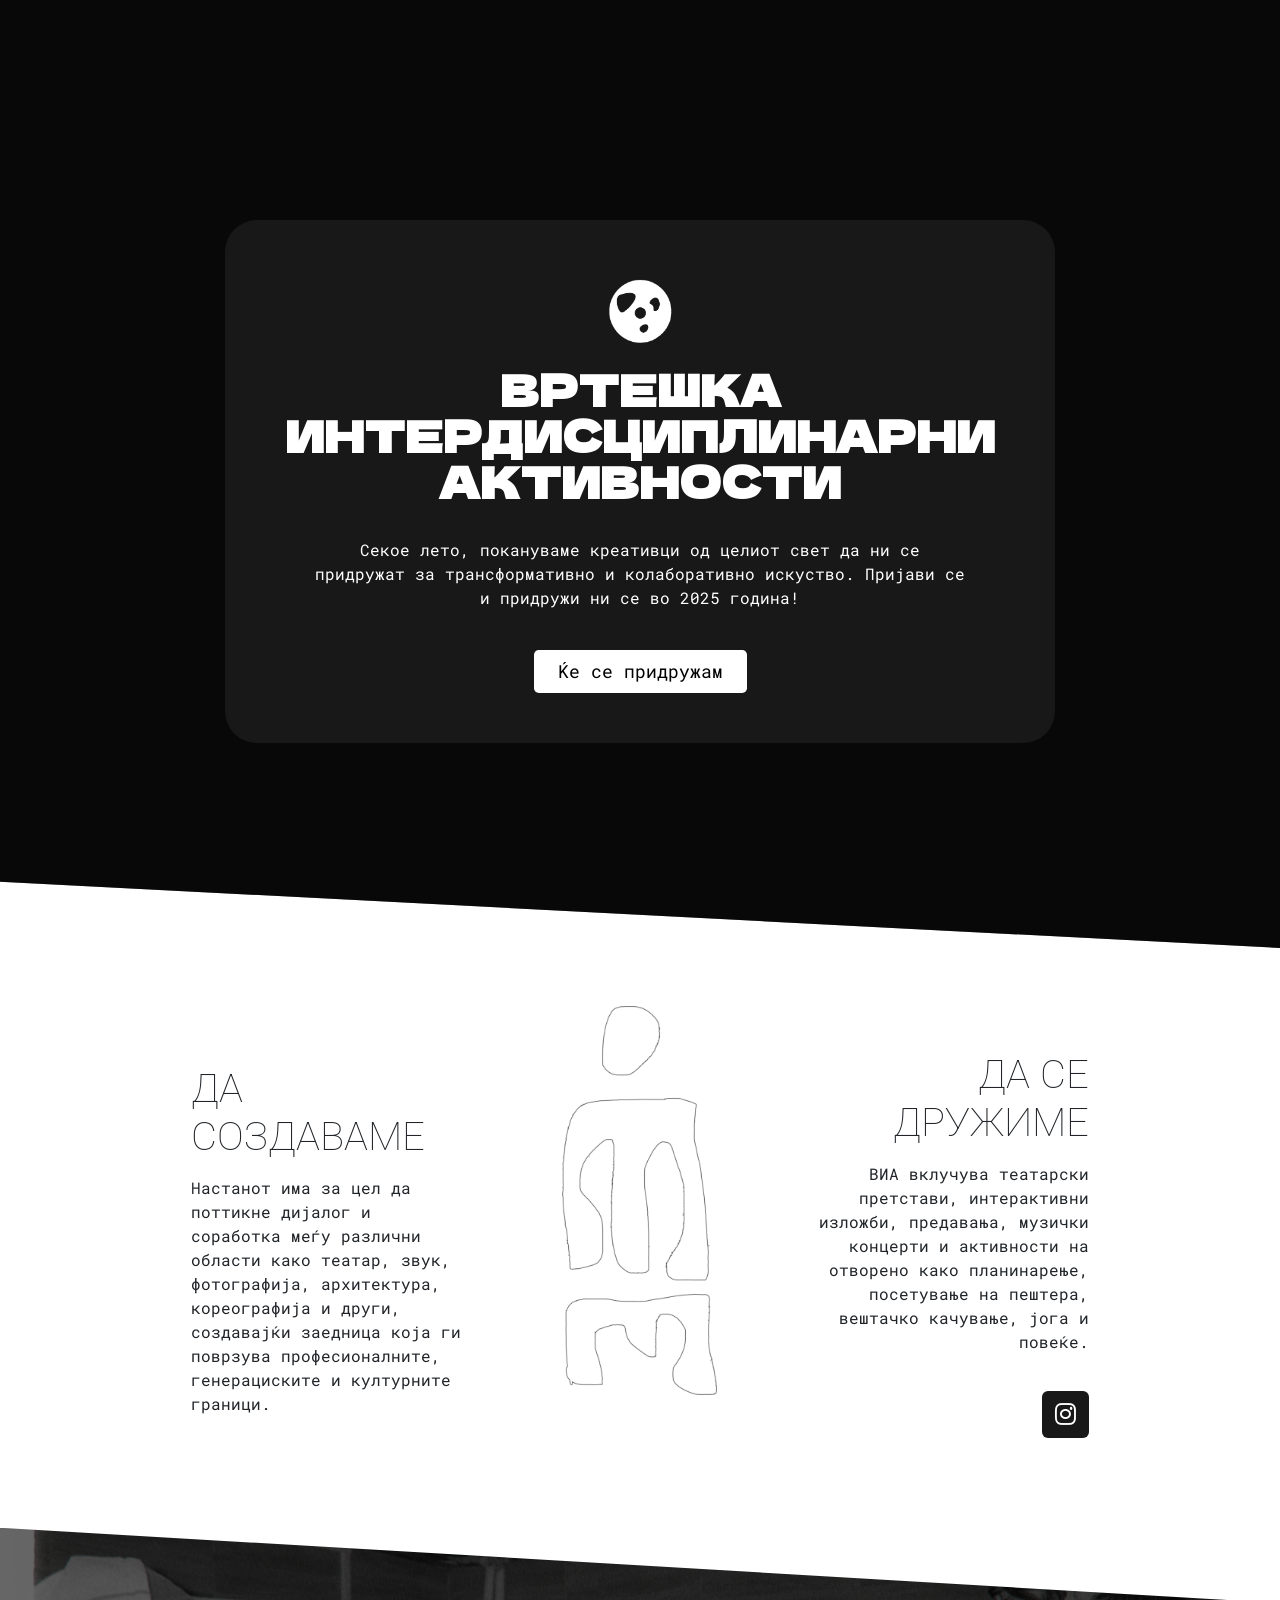
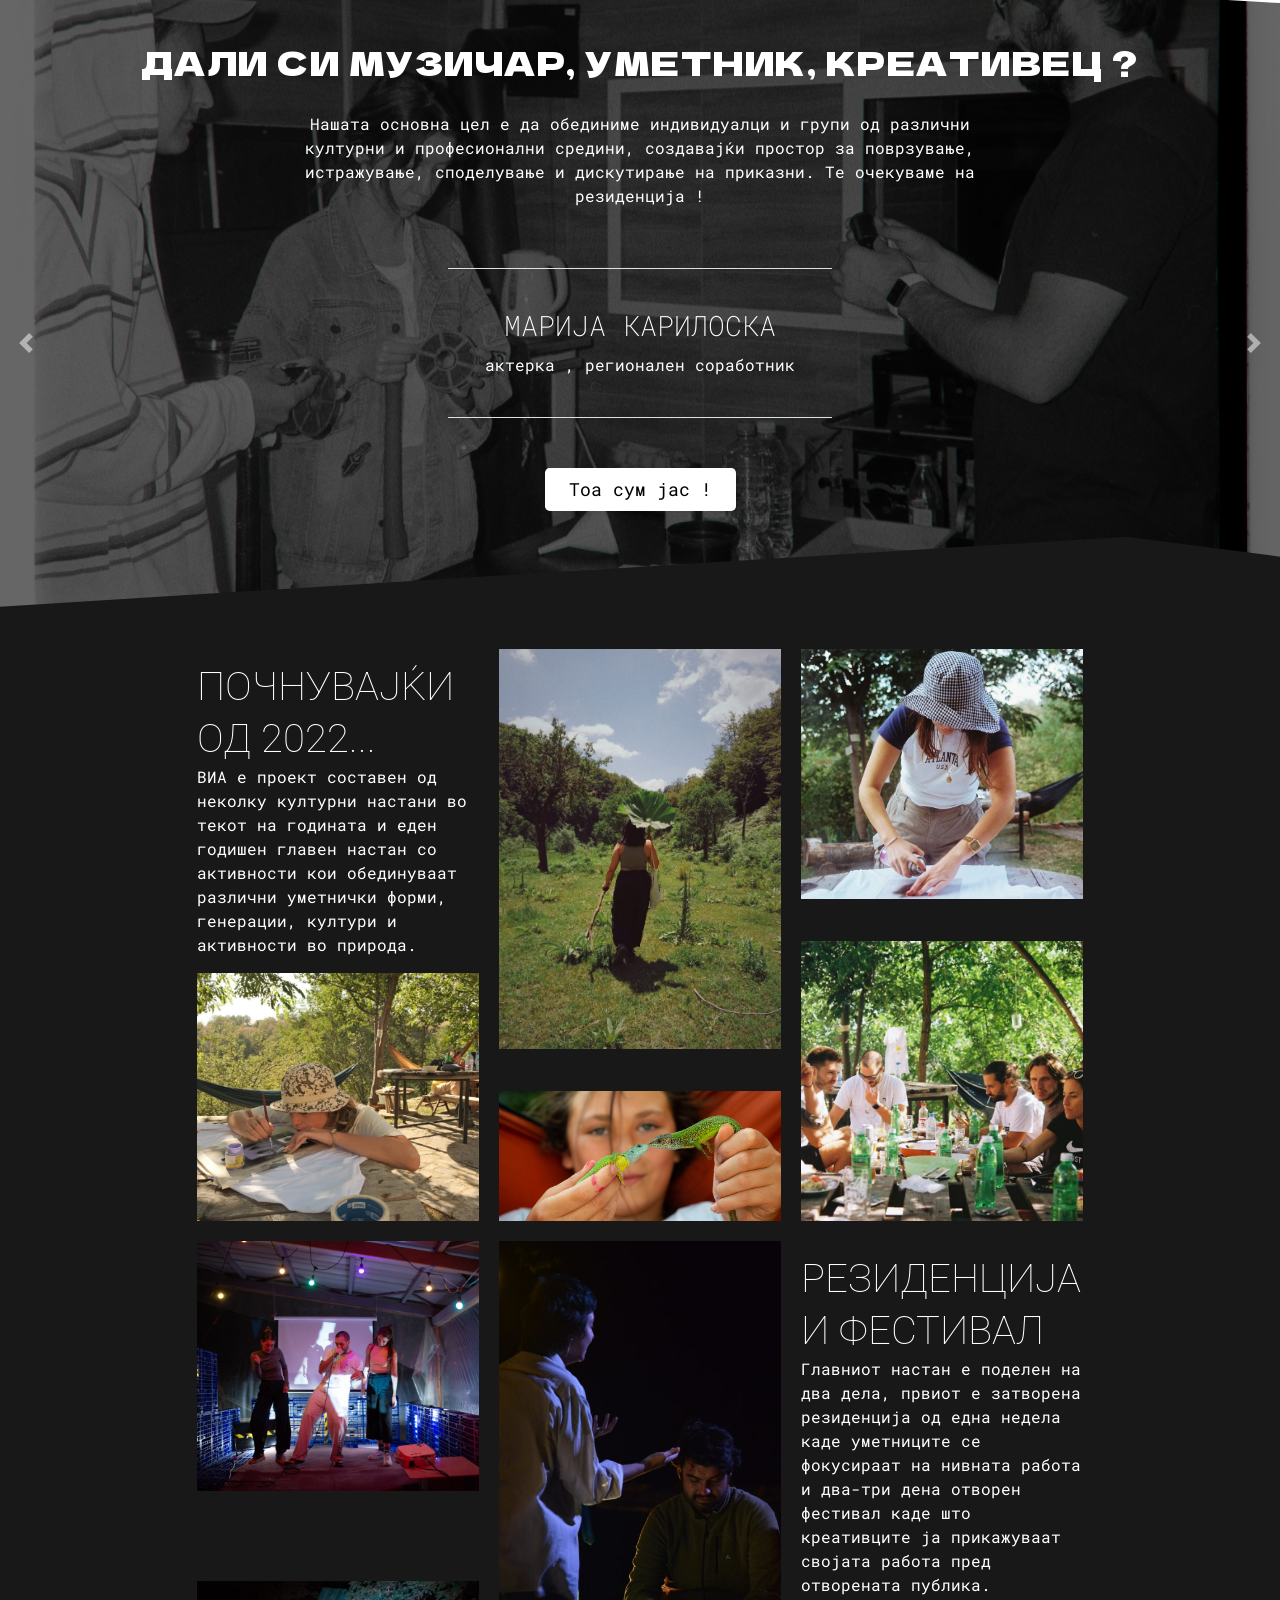
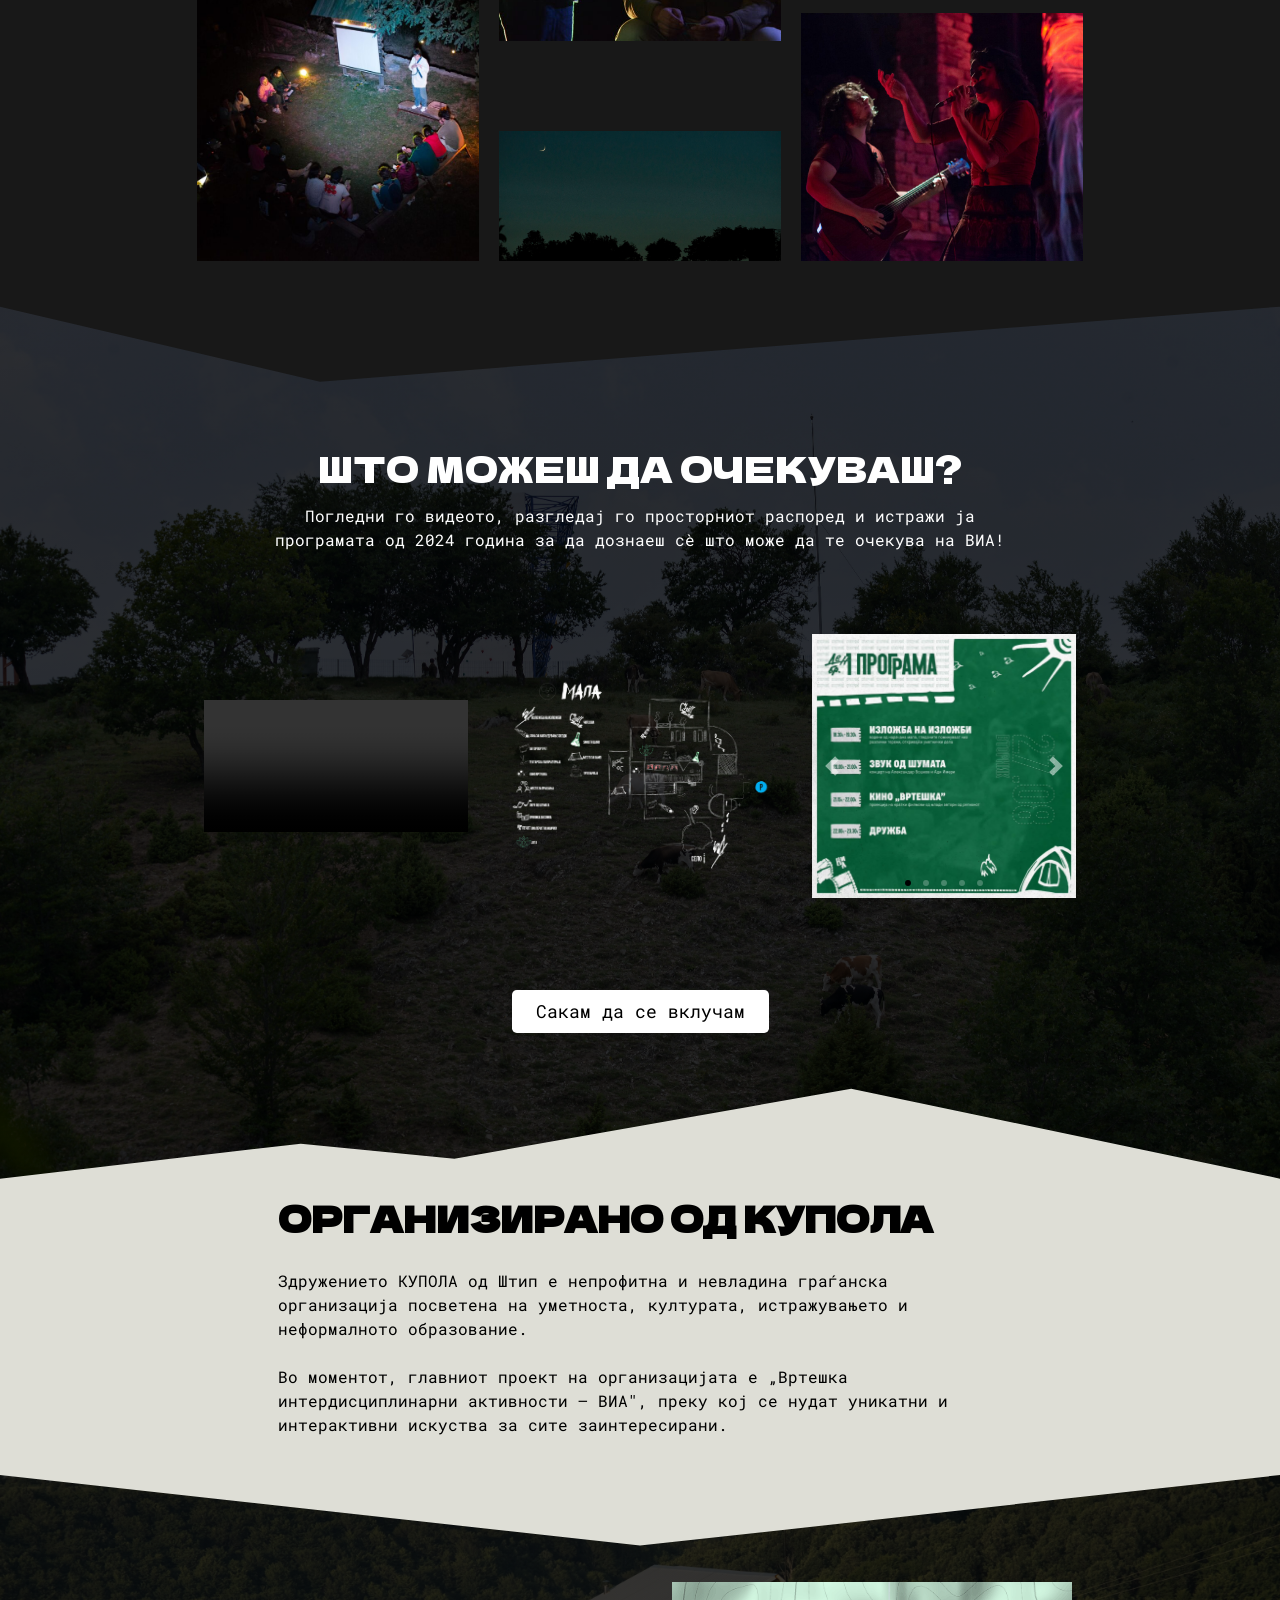
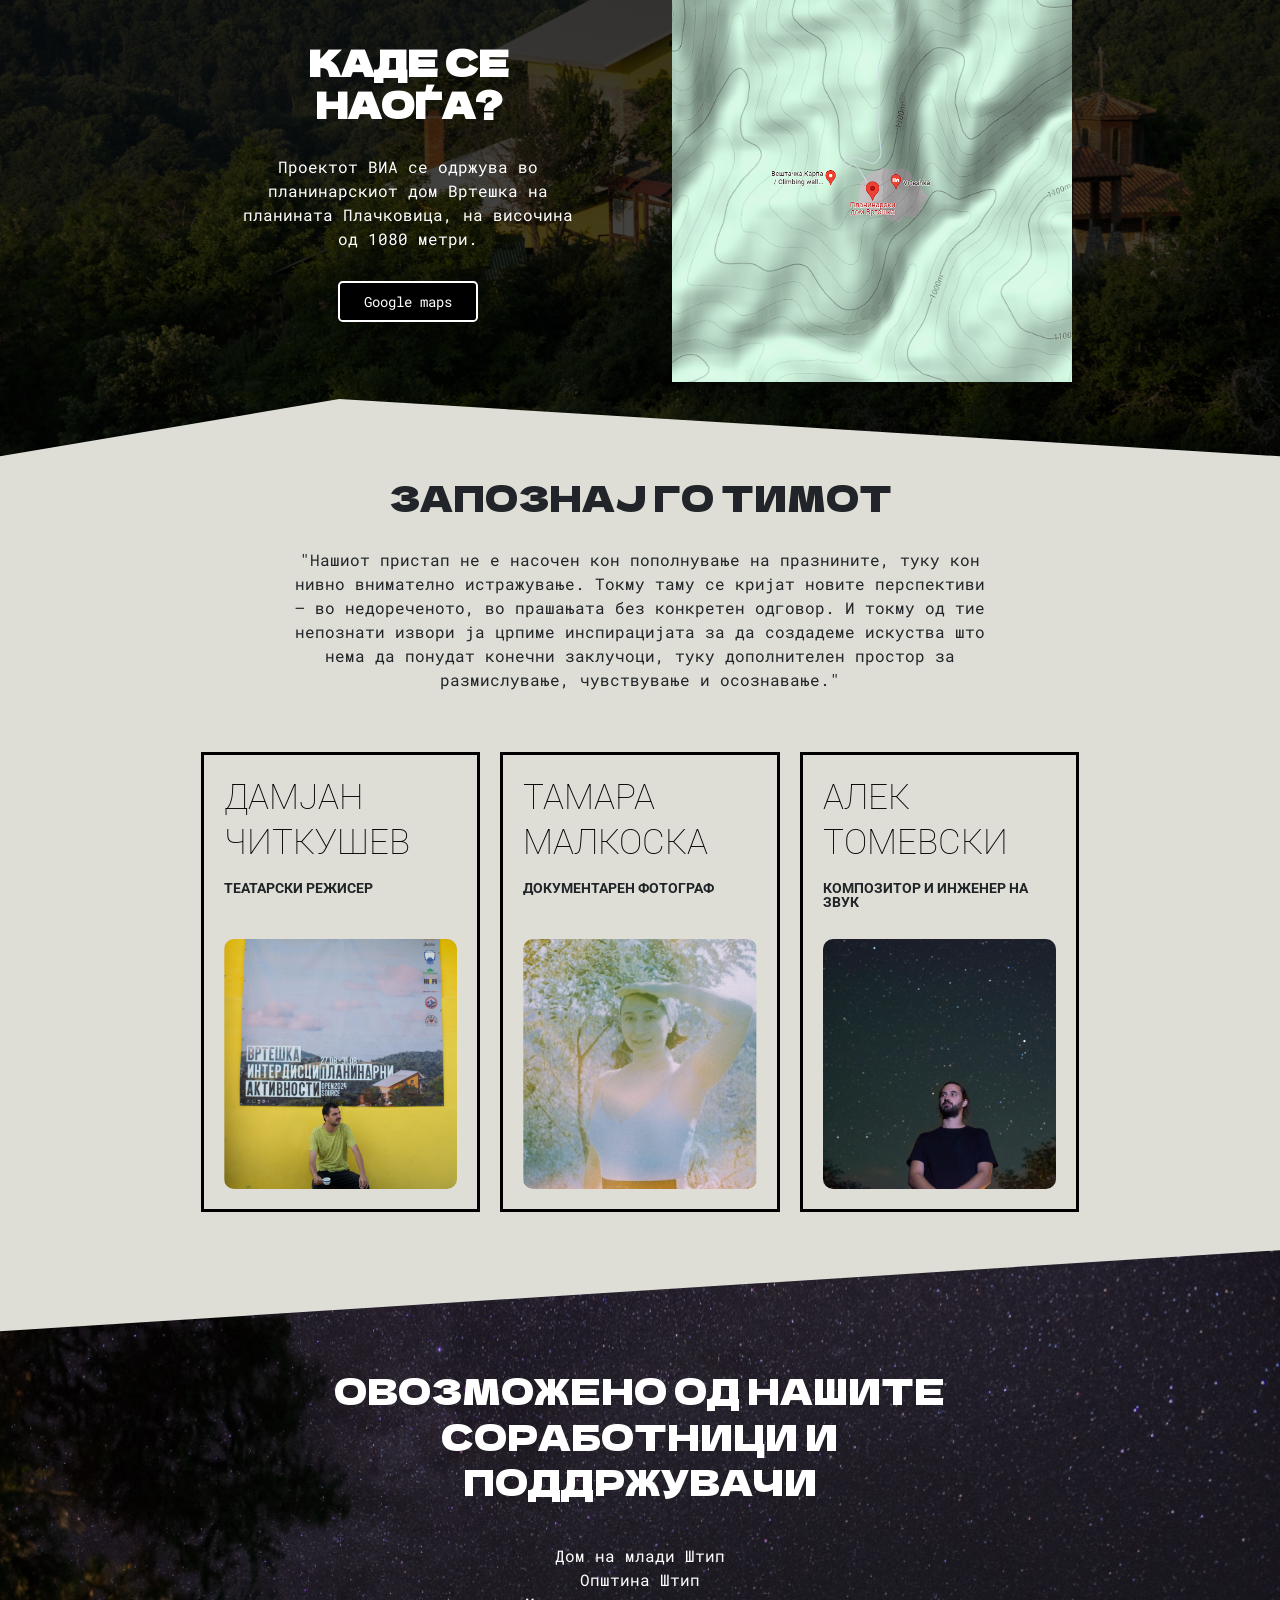
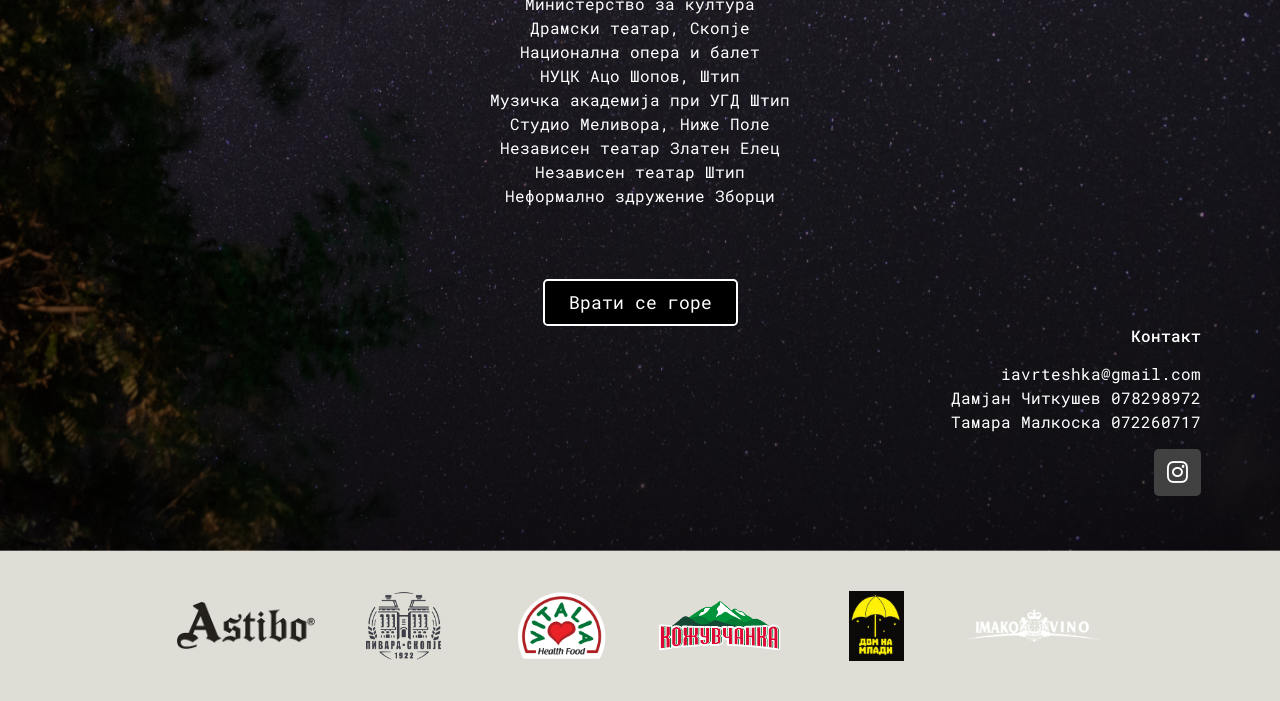
==== commit 53edc85d: "footer divs names changes" ====
--- a/index.html
+++ b/index.html
@@ -504,14 +504,14 @@
 
 
     <!-- footer_section10 -->
-    <footer class="sponsors-footer">
-        <div class="sponsors-container">
-            <div class="sponsor-logo"><img src="./img/Section_10_Astibo.png" alt="Астибо"></div>
-            <div class="sponsor-logo"><img src="./img/Section_10_PivaraSkopje.png" alt="Пивара-Скопје"></div>
-            <div class="sponsor-logo"><img src="./img/Section_10_Vitalia.png" alt="Виталиа"></div>
-            <div class="sponsor-logo"><img src="./img/Section_10_Kozuvcanka.png" alt="Кожувчанка"></div>
-            <div class="sponsor-logo"><img src="./img/Section_10_Dom_na_Mladi.jpg" alt="Дом-на-млади"></div>
-            <div class="sponsor-logo"><img src="./img/Section_10_Imako_Wines.png" alt="Имако-вајнс"></div>
+    <footer class="vrteshka-footer">
+        <div class="footer-container">
+            <div class="footer-logo"><img src="./img/Section_10_Astibo.png" alt="Астибо"></div>
+            <div class="footer-logo"><img src="./img/Section_10_PivaraSkopje.png" alt="Пивара-Скопје"></div>
+            <div class="footer-logo"><img src="./img/Section_10_Vitalia.png" alt="Виталиа"></div>
+            <div class="footer-logo"><img src="./img/Section_10_Kozuvcanka.png" alt="Кожувчанка"></div>
+            <div class="footer-logo"><img src="./img/Section_10_Dom_na_Mladi.jpg" alt="Дом-на-млади"></div>
+            <div class="footer-logo"><img src="./img/Section_10_Imako_Wines.png" alt="Имако-вајнс"></div>
         </div>
     </footer>
 
@@ -522,7 +522,7 @@
 
     <script src="./main.js"></script>
 
-   
+
 
 
 
--- a/css/main.css
+++ b/css/main.css
@@ -43,7 +43,7 @@
   margin-left: auto;
   margin-right: auto;
 }
-@media (max-width: 768px) {
+@media (max-width: 1023px) {
   .hero__wrap {
     width: 100%;
     padding-left: 0.9375rem;
@@ -75,7 +75,7 @@
   height: 100%;
   background: linear-gradient(rgba(0, 0, 0, 0.4), rgba(0, 0, 0, 0.4)), url("../img/Section1.png");
   background-size: cover;
-  background-position: center center;
+  background-position: center;
   background-repeat: no-repeat;
 }
 .hero__wrap {
@@ -162,7 +162,7 @@
     padding: 0.5rem 1rem;
   }
 }
-@media (max-width: 768px) {
+@media (max-width: 1023px) {
   .hero {
     min-height: calc(100vh + 11.75rem);
     padding-top: 4vw;
@@ -187,10 +187,10 @@
     padding: 0.5rem 1rem;
   }
 }
-@media (max-width: 425px) {
+@media (max-width: 767px) {
   .hero {
-    min-height: 100vh;
-    padding-top: 7vw;
+    min-height: calc(100vh - 36vw);
+    padding-top: 8vw;
     -webkit-clip-path: polygon(0 0, 100% 0, 100% 99%, 0 89%);
             clip-path: polygon(0 0, 100% 0, 100% 99%, 0 89%);
   }
@@ -229,7 +229,7 @@
   align-items: center;
   gap: 0;
   margin-top: -5vw;
-  padding-top: 5.5vw;
+  padding-top: 6vw;
   padding-bottom: 7vw;
 }
 .introduction .wrap {
@@ -303,12 +303,12 @@
   opacity: 0.8;
   transition: opacity 0.4s ease-in-out;
 }
-@media (max-width: 425px) {
+@media (max-width: 767px) {
   .introduction {
     min-height: 100vh;
     margin-top: -25vw !important;
-    padding-top: 35vw !important;
-    padding-bottom: 35vw !important;
+    padding-top: 33vw !important;
+    padding-bottom: 36vw !important;
   }
   .introduction .wrap {
     flex-direction: column;
@@ -352,7 +352,7 @@
     margin-top: 2.5rem;
   }
 }
-@media (max-width: 768px) {
+@media (max-width: 1023px) {
   .introduction {
     margin-top: -7vw;
     padding-top: 7vw;
@@ -442,7 +442,7 @@
   justify-content: center;
   width: 100%;
   height: 100%;
-  color: white;
+  color: #ffffff;
   background-image: linear-gradient(rgba(0, 0, 0, 0.6), rgba(0, 0, 0, 0.6)), url("../img/Section_3_Background.jpg");
   background-size: cover;
   background-position: 50% 72%;
@@ -576,7 +576,7 @@
     width: 52.5%;
   }
 }
-@media (max-width: 768px) {
+@media (max-width: 1023px) {
   .artists {
     margin-top: -14vw;
     padding-top: 14vw;
@@ -618,14 +618,14 @@
     margin-top: 2.8846153846rem;
   }
 }
-@media (max-width: 425px) {
+@media (max-width: 767px) {
   .artists {
     min-height: 100vh;
-    margin-top: -25vw;
+    margin-top: -28vw;
     padding-top: 25vw;
     padding-bottom: 30vw;
     background-size: 375%;
-    background-position: 28% 80%;
+    background-position: 28% 78%;
     background-repeat: no-repeat;
     -webkit-clip-path: polygon(0 0%, 100% 7%, 100% 100%, 0 100%);
             clip-path: polygon(0 0%, 100% 7%, 100% 100%, 0 100%);
@@ -685,7 +685,7 @@
           clip-path: polygon(0px 70px, 88% 0, 100% 20px, 100% 100%, 0% 100%);
   margin-top: -6vw;
   padding-top: 8vw;
-  padding-bottom: 9vw;
+  padding-bottom: 10vw;
 }
 
 .images-text {
@@ -790,7 +790,7 @@
   height: 248px;
 }
 
-@media (max-width: 425px) {
+@media (max-width: 767px) {
   .past-events-container {
     display: flex;
     justify-content: center;
@@ -798,6 +798,7 @@
     margin-top: -19vw;
     padding-top: 30vw;
     padding-bottom: 30vw;
+    padding-inline: 0.625rem;
     -webkit-clip-path: polygon(0px 70px, 75% 0, 100% 70px, 100% 100%, 0% 100%);
             clip-path: polygon(0px 70px, 75% 0, 100% 70px, 100% 100%, 0% 100%);
   }
@@ -915,7 +916,7 @@
   .past-events-container .bottom-row .column:nth-child(3) p {
     font-size: 0.875rem;
     text-align: center;
-    width: 82.5%;
+    width: 80%;
     margin-left: auto;
     margin-right: auto;
     margin-bottom: 0.9375rem;
@@ -1212,7 +1213,7 @@
     margin-right: 2px;
   }
 }
-@media (max-width: 768px) {
+@media (max-width: 1023px) {
   .what-to-expect {
     width: 100%;
     height: 100%;
@@ -1265,11 +1266,11 @@
     margin-right: 2px;
   }
 }
-@media (max-width: 425px) {
+@media (max-width: 767px) {
   .what-to-expect {
-    margin-top: -20vw;
+    margin-top: -22vw;
     padding-top: 30vw;
-    padding-bottom: 30vw;
+    padding-bottom: 32vw;
   }
   .what-to-expect__header {
     margin-bottom: 0;
@@ -1358,7 +1359,7 @@
     font-size: 1rem;
   }
 }
-@media (max-width: 768px) {
+@media (max-width: 1023px) {
   .organization-section {
     width: 100%;
     height: 100%;
@@ -1382,7 +1383,7 @@
     font-size: 1rem;
   }
 }
-@media (max-width: 425px) {
+@media (max-width: 767px) {
   .organization-section {
     width: 100%;
     margin-top: -32vw;
@@ -1418,6 +1419,7 @@
   height: 100%;
   background-image: linear-gradient(rgba(0, 0, 0, 0.8), rgba(0, 0, 0, 0.7)), url(../img/Section7.JPG);
   background-size: cover;
+  background-repeat: no-repeat;
   background-position: 70% 50%;
   display: flex;
   justify-content: center;
@@ -1526,7 +1528,7 @@
     height: auto;
   }
 }
-@media (max-width: 768px) {
+@media (max-width: 1023px) {
   .location-section {
     min-width: 100% vw;
     background-size: 140%;
@@ -1561,7 +1563,7 @@
     height: auto;
   }
 }
-@media (max-width: 425px) {
+@media (max-width: 767px) {
   .location-section {
     min-width: 100%;
     background-size: 300%;
@@ -1571,8 +1573,8 @@
     -webkit-clip-path: polygon(50% 6%, 100% 0, 100% 100%, 0 100%, 0 0);
             clip-path: polygon(50% 6%, 100% 0, 100% 100%, 0 100%, 0 0);
     margin-top: -14vw;
-    padding-top: 8vw;
-    padding-bottom: 24vw;
+    padding-top: 4vw;
+    padding-bottom: 20vw;
   }
   .location-section .location__container {
     width: 100%;
@@ -1741,7 +1743,7 @@
     height: 15.625rem;
   }
 }
-@media (max-width: 768px) {
+@media (max-width: 1023px) {
   .team-section {
     margin-top: -8vw;
     padding-top: 13vw;
@@ -1783,7 +1785,7 @@
        object-position: center bottom;
   }
 }
-@media (max-width: 425px) {
+@media (max-width: 767px) {
   .team-section {
     margin-top: -26vw;
     padding-top: 21vw;
@@ -1800,7 +1802,7 @@
   }
   .team-section .team-text h2,
   .team-section .team-text .quote {
-    width: 75%;
+    width: 85%;
   }
   .team-section .team-cards {
     flex-direction: column;
@@ -1870,7 +1872,7 @@
           clip-path: polygon(0 9%, 100% 0, 100% 100%, 0% 100%);
   margin-top: -8vw;
   padding-top: 6vw;
-  padding-bottom: 1vw;
+  padding-bottom: 0;
 }
 .collaborators-section .collaborators-container {
   padding: 2.5rem;
@@ -1971,38 +1973,6 @@
   transition: opacity 0.4s ease-in-out;
 }
 
-/* Tablet 768px */
-@media (max-width: 768px) {
-  .collaborators-section {
-    margin-top: -11vw;
-    padding-top: 12vw;
-    padding-bottom: 1vw;
-  }
-  .collaborators-section .collaborators-container .collaborators-content-wrapper .collaborators-title {
-    width: 100%;
-    font-size: 1.875rem;
-    line-height: 1.5;
-  }
-  .collaborators-section .collaborators-container {
-    padding: 1.5rem;
-  }
-  .collaborators-btn {
-    font-size: 0.875rem;
-    margin-bottom: 1.875rem;
-  }
-  .collaborators-contact-section {
-    align-self: flex-end;
-  }
-  .collaborators-contact-section h3 {
-    text-align: right;
-  }
-  .contact-info {
-    align-items: flex-end;
-  }
-  .contact-info .instagram-icon {
-    align-self: flex-end;
-  }
-}
 @media (max-width: 1024px) {
   .collaborators-section .collaborators-container .collaborators-content-wrapper .collaborators-title {
     font-size: 1.875rem;
@@ -2010,12 +1980,44 @@
     width: 80%;
   }
 }
+/* Tablet 768px */
+@media (max-width: 1023px) {
+  .collaborators-section {
+    margin-top: -11vw;
+    padding-top: 12vw;
+    padding-bottom: 0;
+  }
+  .collaborators-section .collaborators-container .collaborators-content-wrapper .collaborators-title {
+    width: 100%;
+    font-size: 1.875rem;
+    line-height: 1.5;
+  }
+  .collaborators-section .collaborators-container {
+    padding: 1.5rem;
+  }
+  .collaborators-btn {
+    font-size: 0.875rem;
+    margin-bottom: 1.875rem;
+  }
+  .collaborators-contact-section {
+    align-self: flex-end;
+  }
+  .collaborators-contact-section h3 {
+    text-align: right;
+  }
+  .contact-info {
+    align-items: flex-end;
+  }
+  .contact-info .instagram-icon {
+    align-self: flex-end;
+  }
+}
 /* Mobile 425px */
-@media (max-width: 425px) {
+@media (max-width: 767px) {
   .collaborators-section {
     margin-top: -17vw;
-    padding-top: 12vw;
-    padding-bottom: 1vw;
+    padding-top: 14vw;
+    padding-bottom: 0vw;
     -webkit-clip-path: polygon(0 6%, 100% 0, 100% 100%, 0% 100%);
             clip-path: polygon(0 6%, 100% 0, 100% 100%, 0% 100%);
   }
@@ -2059,11 +2061,12 @@
     align-self: center;
   }
 }
-.sponsors-footer {
+.vrteshka-footer {
   background-color: #deded6;
   padding: 1.875rem;
-}
-.sponsors-footer .sponsors-container {
+  max-width: 100%;
+}
+.vrteshka-footer .footer-container {
   display: flex;
   flex-wrap: wrap;
   justify-content: center;
@@ -2071,47 +2074,47 @@
   max-width: 77.5%;
   margin: 0 auto;
 }
-.sponsors-footer .sponsor-logo {
+.vrteshka-footer .footer-logo {
   flex: 1 1 7.5rem;
   display: flex;
   align-items: center;
   justify-content: center;
 }
-.sponsors-footer .sponsor-logo img {
+.vrteshka-footer .footer-logo img {
   width: auto;
   padding: 0.625rem;
   -o-object-fit: contain;
      object-fit: contain;
   display: block;
 }
-.sponsors-footer .sponsor-logo:nth-child(1) img {
-  height: 70px;
-}
-.sponsors-footer .sponsor-logo:nth-child(n+2) img {
+.vrteshka-footer .footer-logo:nth-child(1) img {
+  height: 4.375rem;
+}
+.vrteshka-footer .footer-logo:nth-child(n+2) img {
   height: 5.625rem;
 }
 
 @media (max-width: 1024px) {
-  .sponsors-footer {
+  .vrteshka-footer {
     padding: 1.875rem 0;
   }
-  .sponsors-footer .sponsors-container {
+  .vrteshka-footer .footer-container {
     max-width: 100%;
   }
 }
-@media (max-width: 768px) {
-  .sponsors-footer {
+@media (max-width: 1023px) {
+  .vrteshka-footer {
     padding: 1.875rem 0;
   }
-  .sponsors-footer .sponsors-container {
+  .vrteshka-footer .footer-container {
     max-width: 100%;
   }
 }
-@media (max-width: 425px) {
-  .sponsors-footer {
+@media (max-width: 767px) {
+  .vrteshka-footer {
     padding: 0.625rem 0;
   }
-  .sponsors-footer .sponsors-container {
+  .vrteshka-footer .footer-container {
     max-width: 100%;
   }
 }/*# sourceMappingURL=main.css.map */
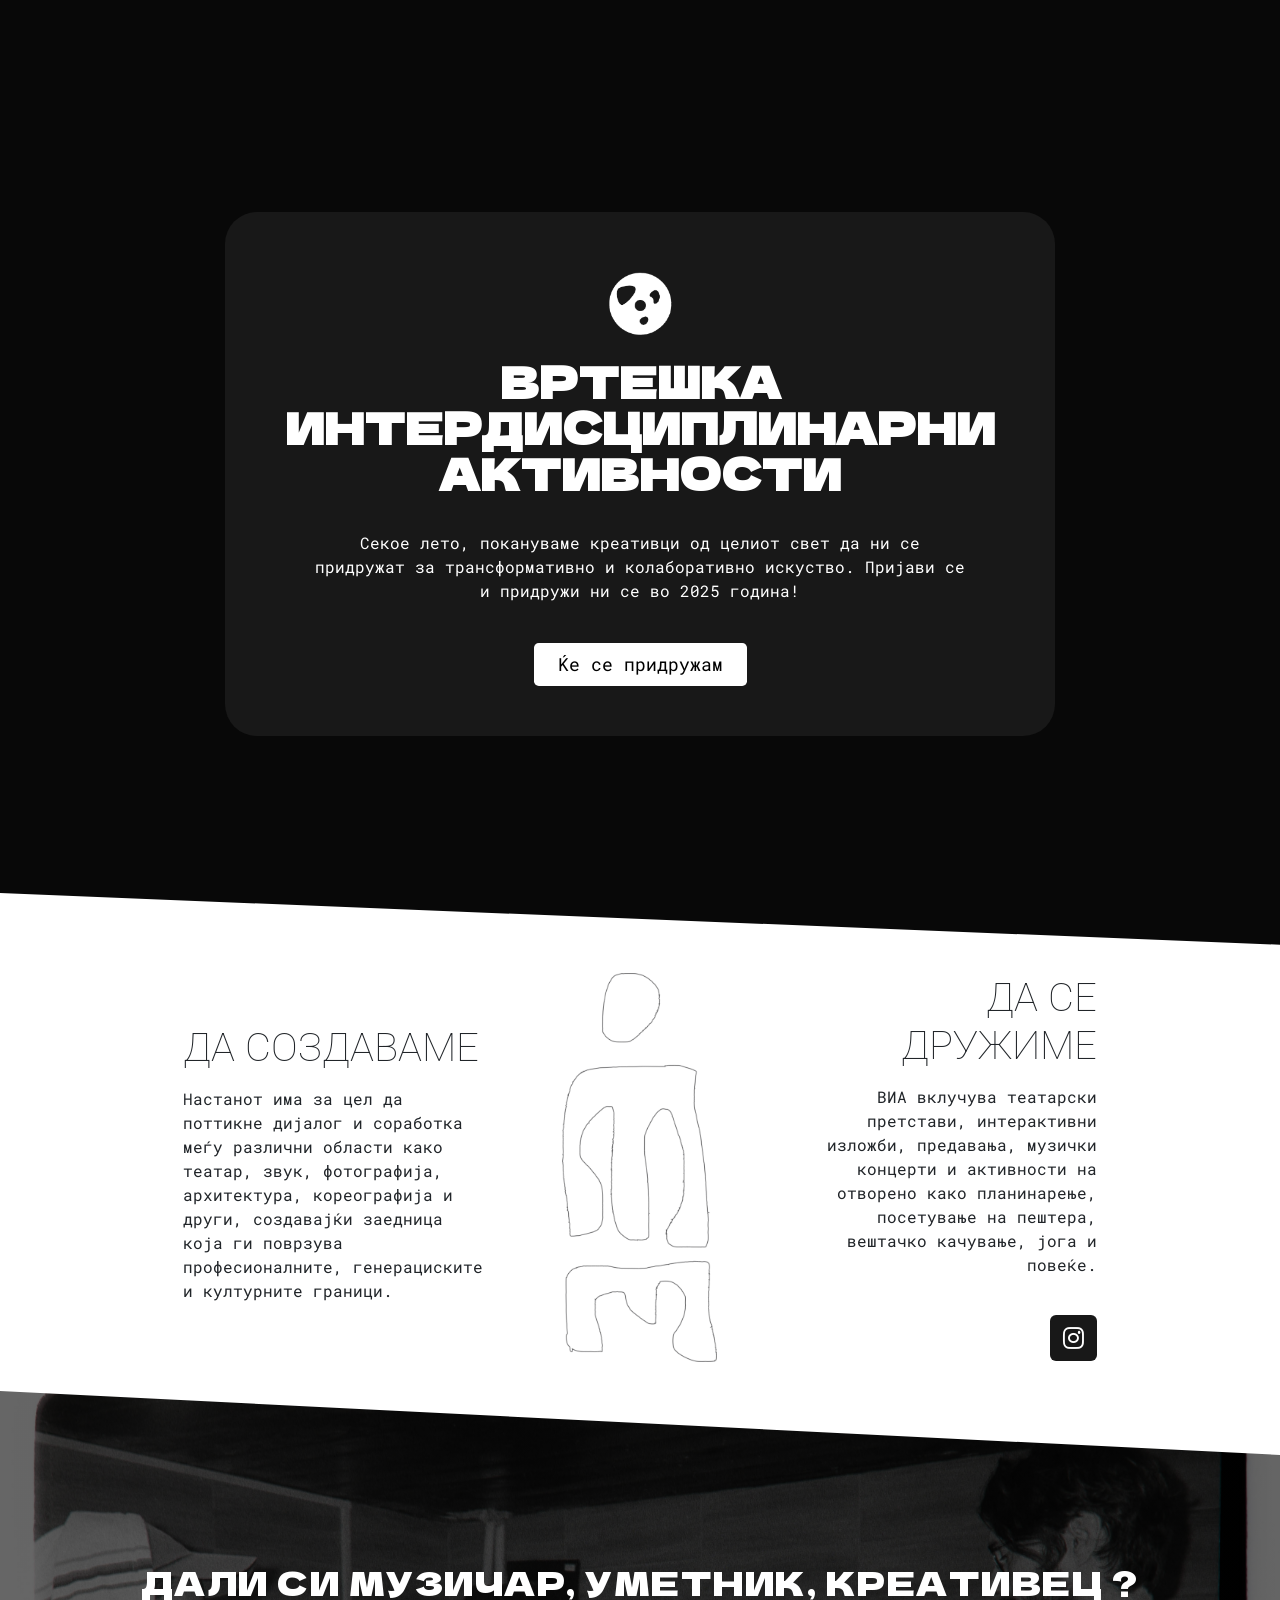
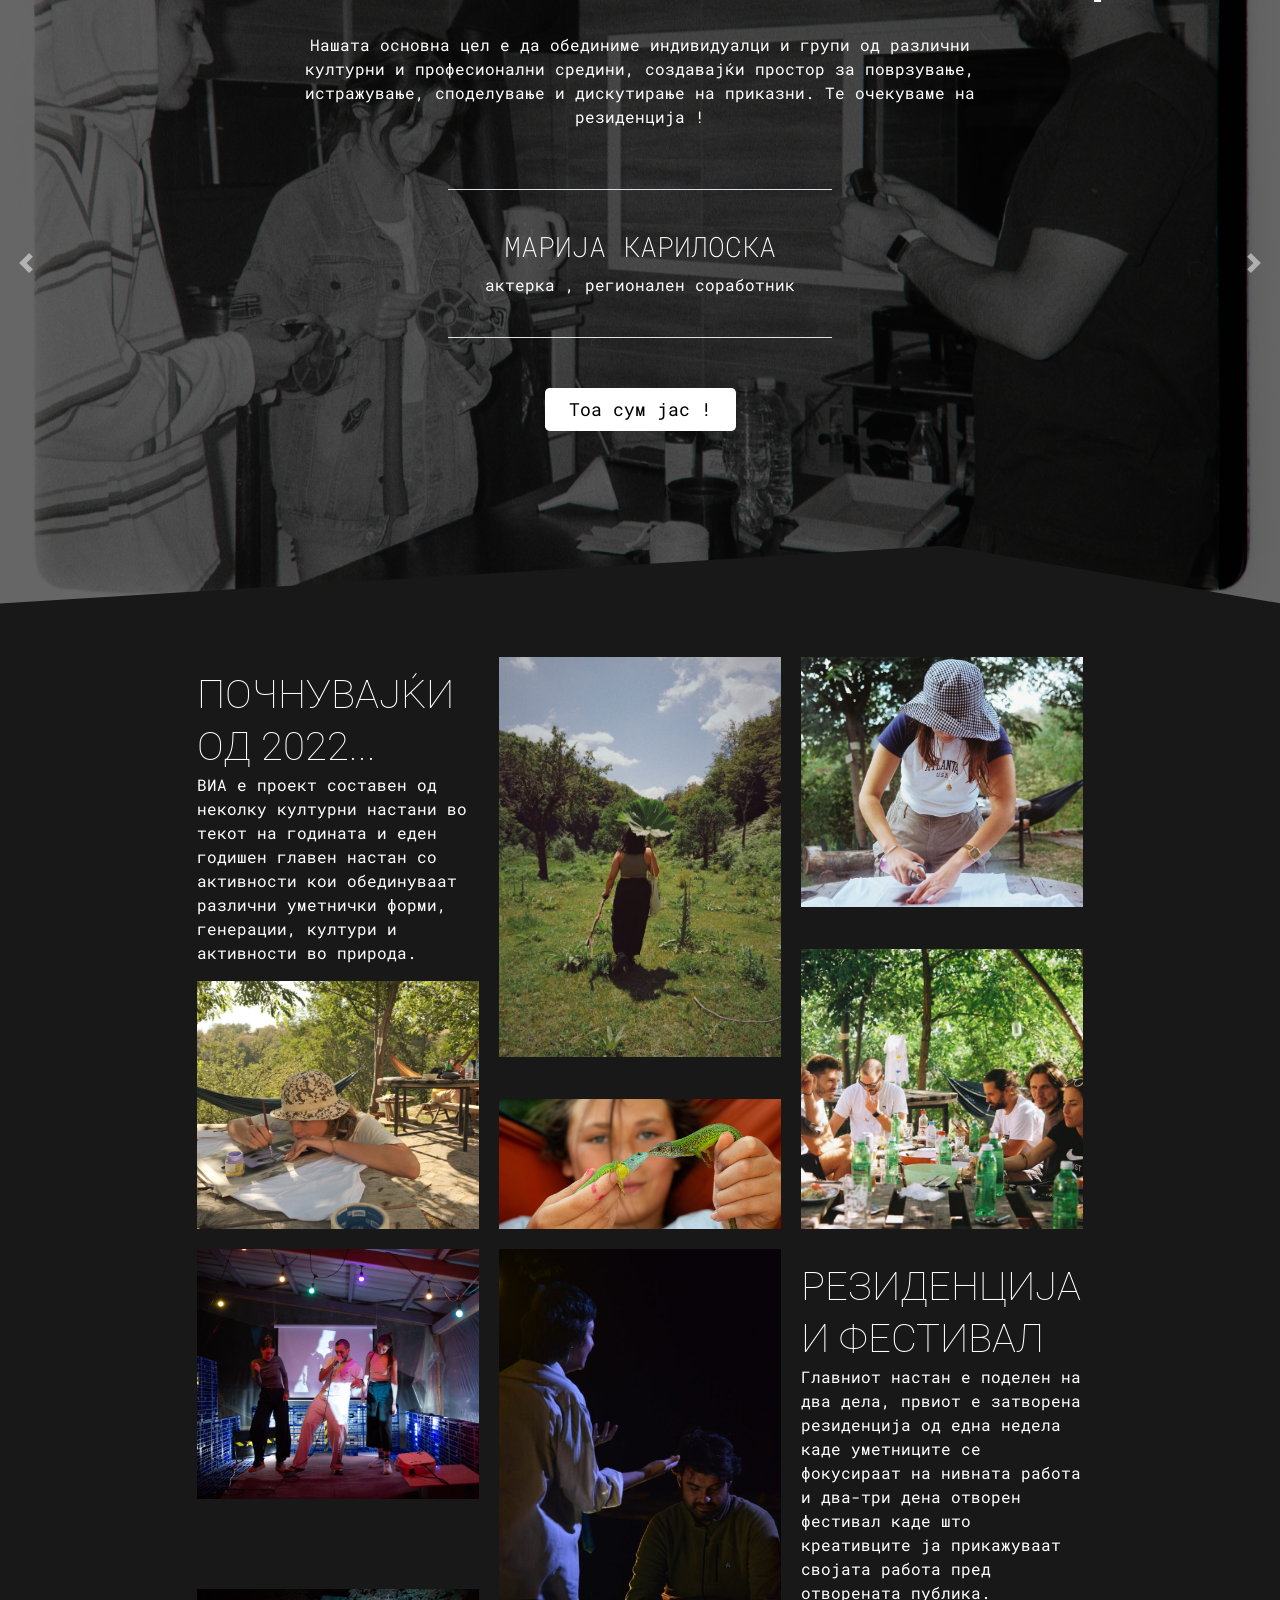
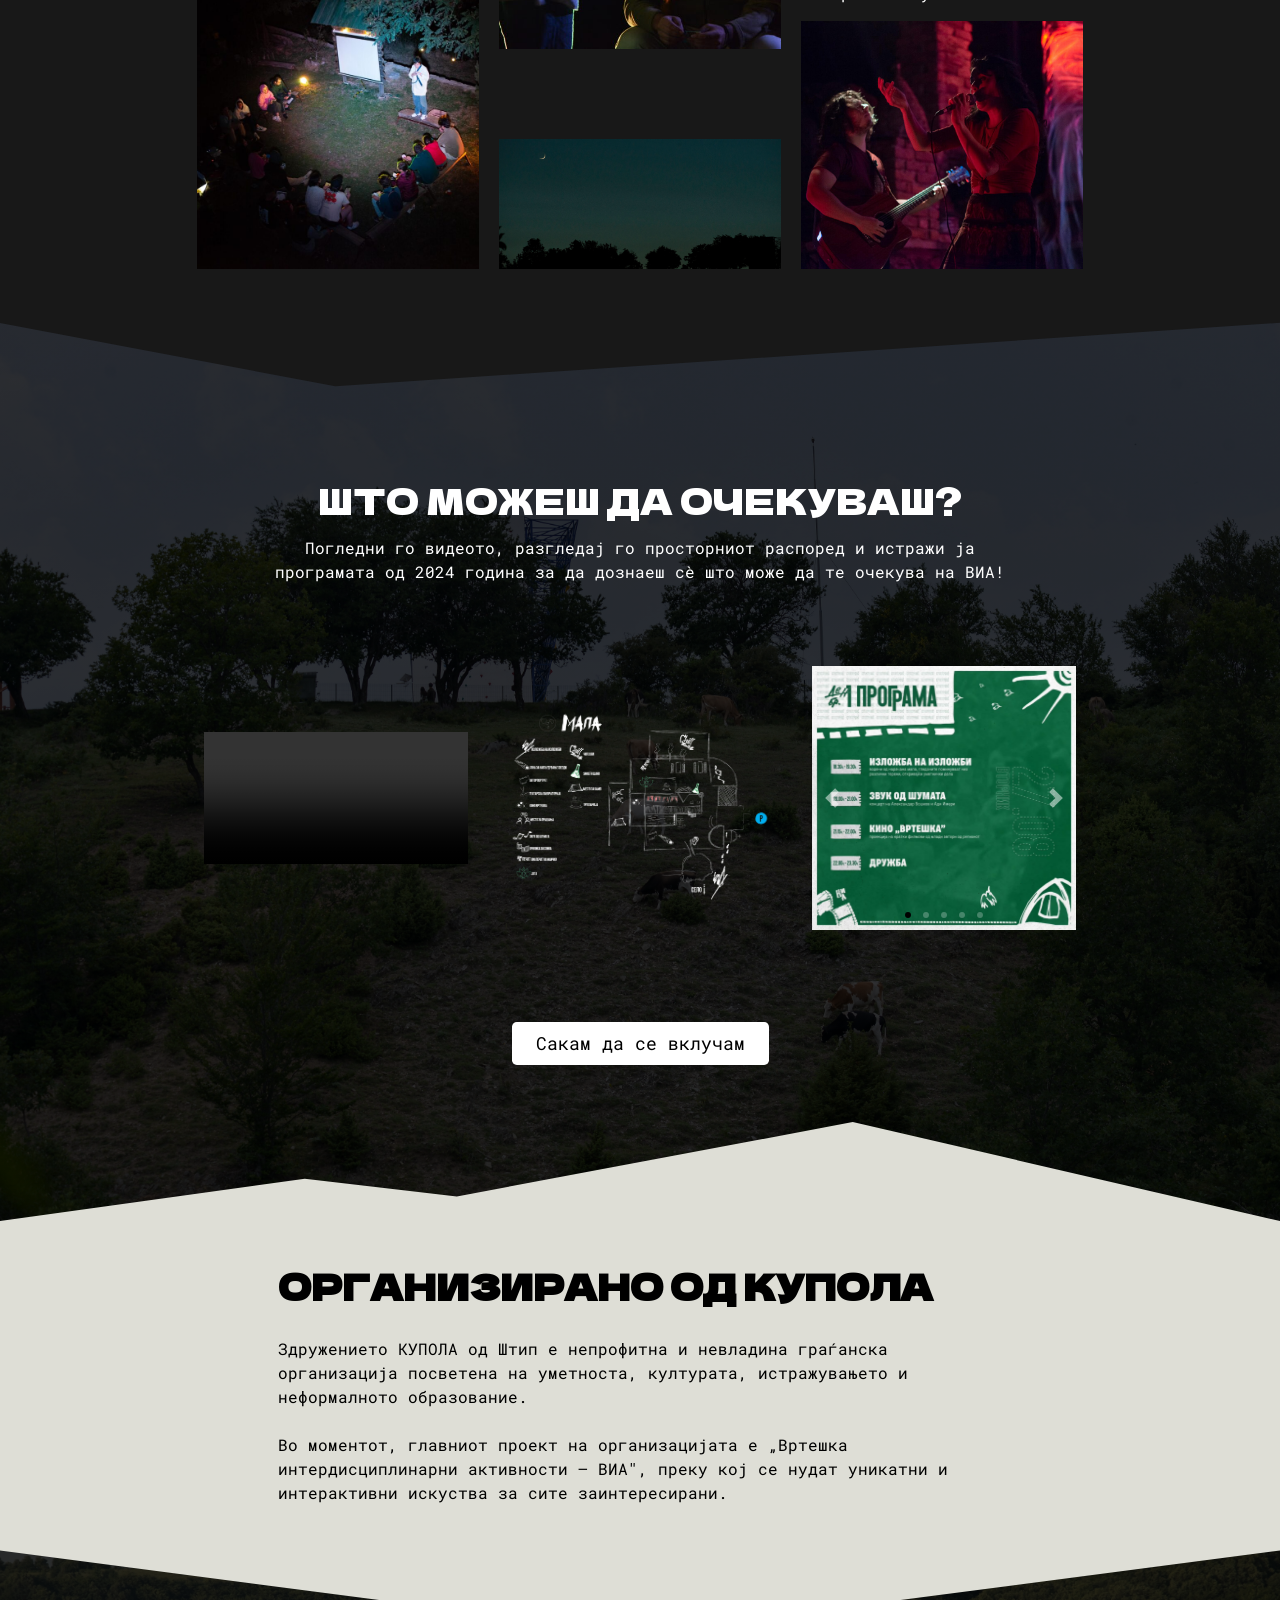
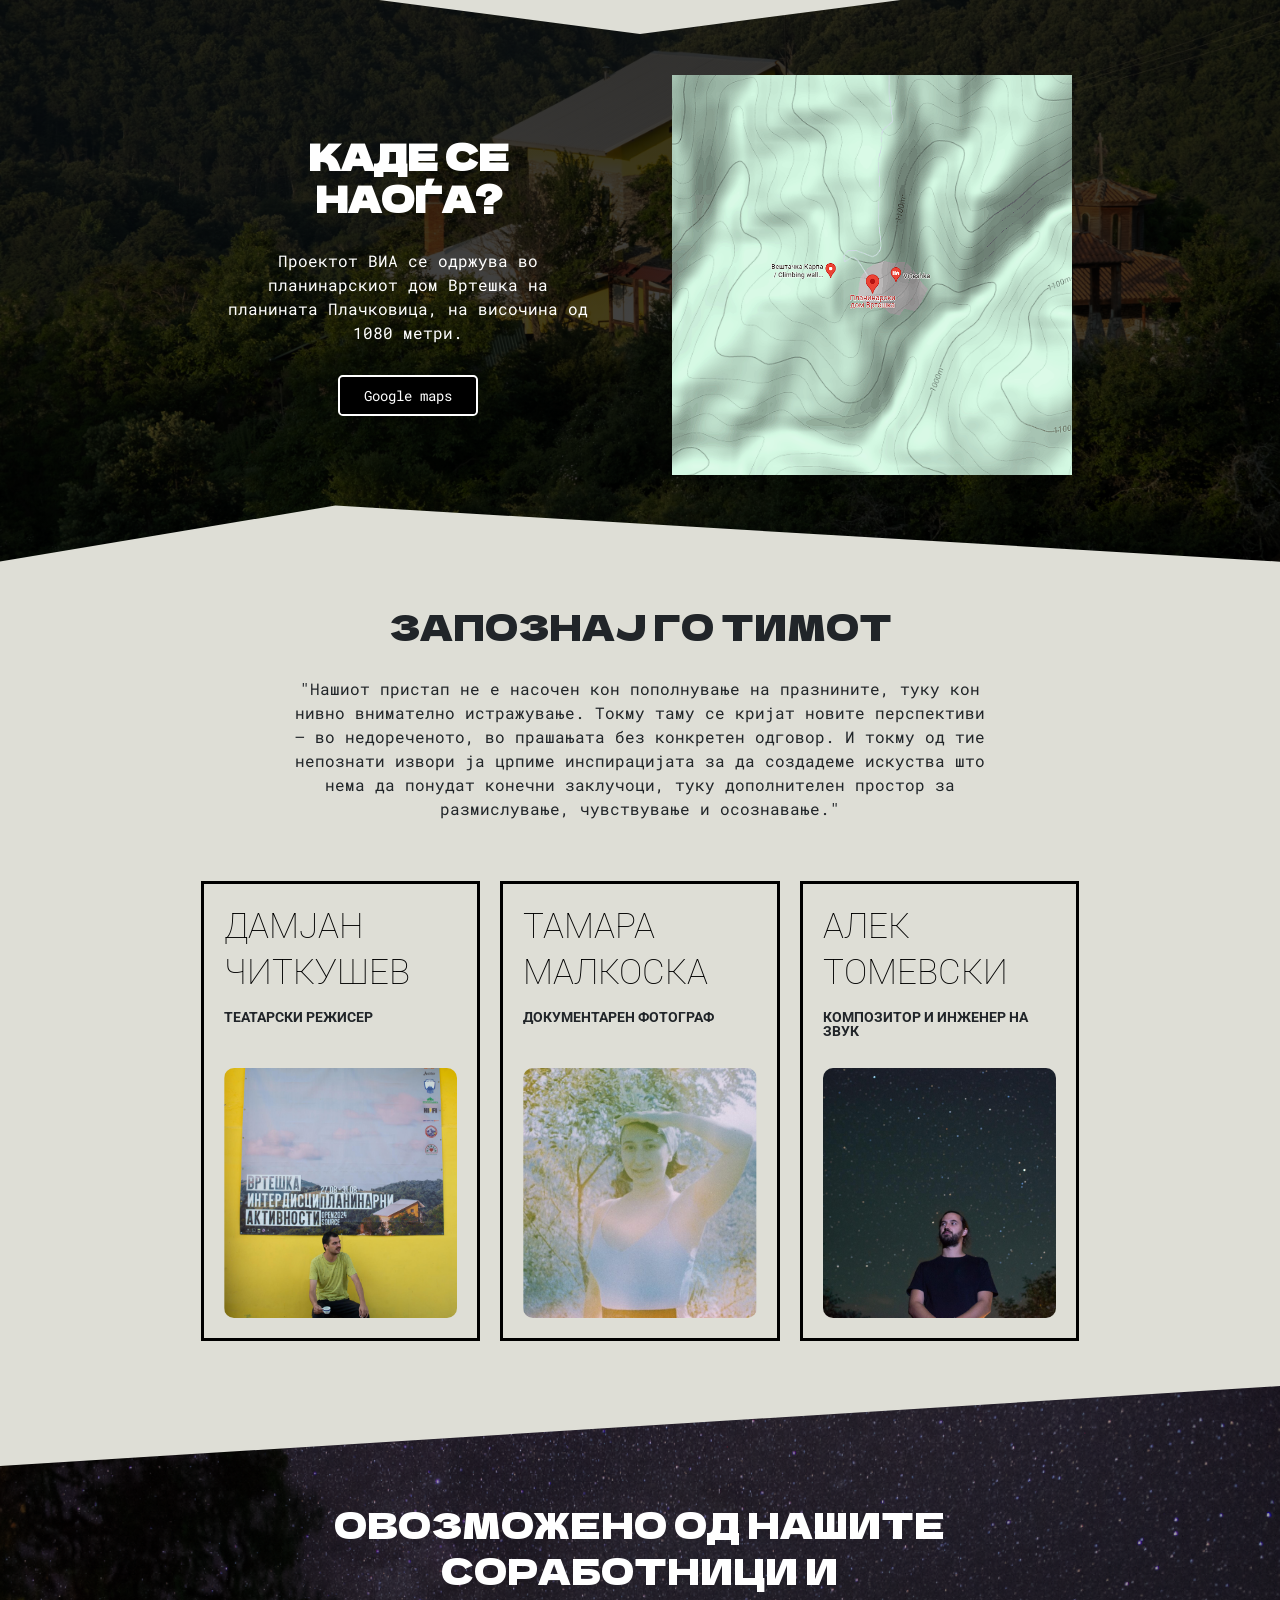
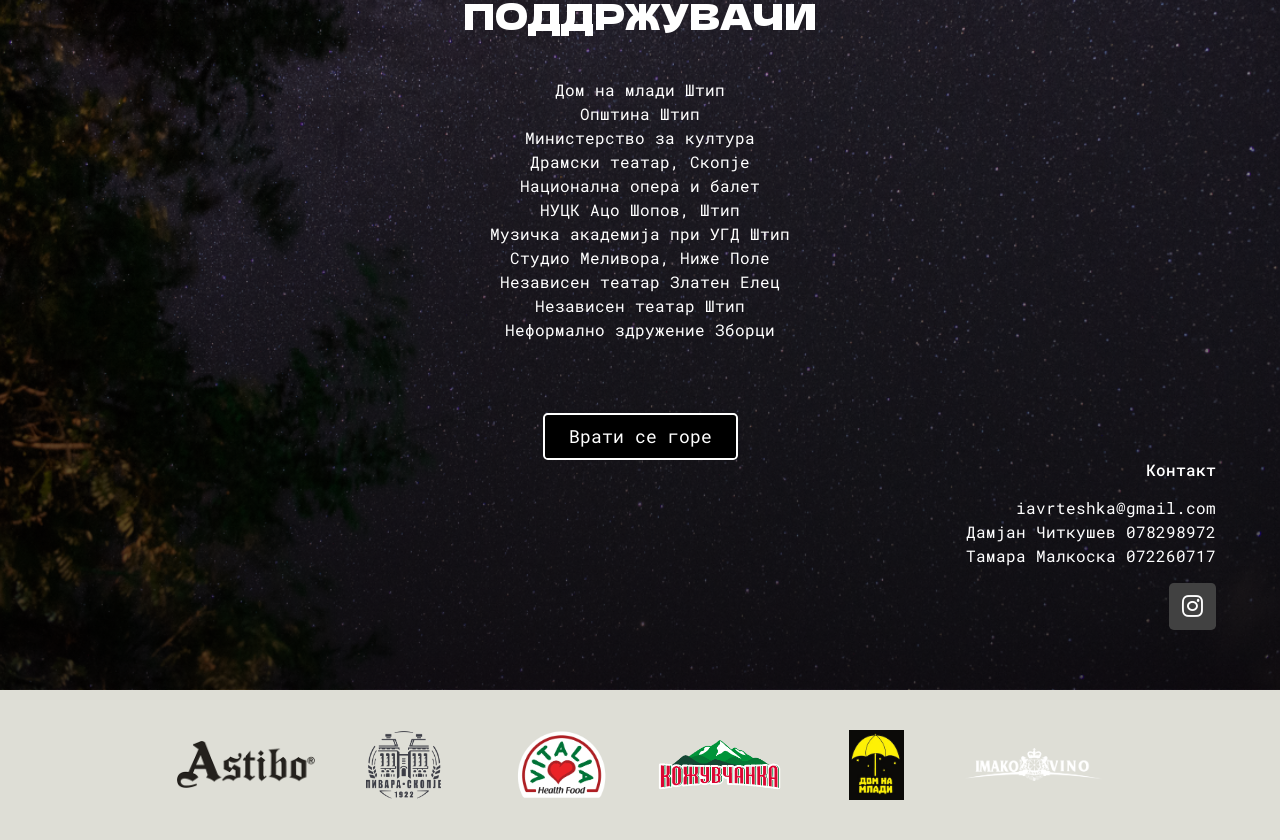
==== commit 9b52ddb0: "clip path changed to svg path" ====
--- a/index.html
+++ b/index.html
@@ -40,6 +40,11 @@
                     придружам</a>
             </div>
         </div>
+        <div class="hero-shape-bottom" data-negative="false">
+            <svg xmlns="http://www.w3.org/2000/svg" viewBox="0 0 1000 100" preserveAspectRatio="none">
+                <path class="hero-shape-fill" d="M0,6V0h1000v100L0,6z"></path>
+            </svg>
+        </div>
     </section>
 
 
@@ -67,11 +72,21 @@
                 </div>
             </div>
         </div>
+
+
     </section>
 
 
     <!-- for-whom_section3 -->
     <section class="artists">
+        <div class="artists-shape-top" data-negative="false">
+            <svg xmlns="http://www.w3.org/2000/svg" viewBox="0 0 1000 100" preserveAspectRatio="none">
+                <path class="artists-shape-fill" d="M0,6V0h1000v100L0,6z"></path>
+            </svg>
+        </div>
+
+
+
         <div class="artists__content-wrapper">
             <div class="artists__content">
                 <h2 class="artists__title">ДАЛИ СИ МУЗИЧАР, УМЕТНИК, КРЕАТИВЕЦ ?</h2>
@@ -194,6 +209,19 @@
                 <a href="#top" class="button artists__artists-button">Тоа сум јас !</a>
             </div>
         </div>
+
+        <div class="artists-shape-bottom" data-negative="false">
+            <svg xmlns="http://www.w3.org/2000/svg" viewBox="0 0 1000 100" preserveAspectRatio="none">
+                <path class="artists-bottom-shape-fill" d="M738,99l262-93V0H0v5.6L738,99z"></path>
+            </svg>
+        </div>
+
+        <!-- <div class="artists-shape-bottom">
+            <svg data-name="Layer 1" xmlns="http://www.w3.org/2000/svg" viewBox="0 0 1200 120"
+                preserveAspectRatio="none">
+                <path d="M1200 0L0 0 598.97 120 1200 0z" class="artists-bottom-shape-fill"></path>
+            </svg>
+        </div> -->
     </section>
 
 
@@ -294,6 +322,13 @@
 
     <!-- what_to_expect_section5 -->
     <section class="what-to-expect">
+
+        <div class="what-shape-top" data-negative="false">
+            <svg xmlns="http://www.w3.org/2000/svg" viewBox="0 0 1000 100" preserveAspectRatio="none">
+                <path class="what-shape-fill" d="M738,99l262-93V0H0v5.6L738,99z"></path>
+            </svg>
+        </div>
+
         <div class="main__container">
             <div class="what-to-expect__header">
                 <h1 class="what-to-expect__title">ШТО МОЖЕШ ДА ОЧЕКУВАШ?</h1>
@@ -364,6 +399,12 @@
                     title="Google Form Doc" rel=”noopener”>Сакам да се вклучам</a>
             </div>
         </div>
+
+        <div class="what-shape-bottom" data-negative="false">
+            <svg xmlns="http://www.w3.org/2000/svg" viewBox="0 0 1000 100" preserveAspectRatio="none">
+                <path class="what-bottom-shape-fill" d="M761.9,44.1L643.1,27.2L333.8,98L0,3.8V0l1000,0v3.9"></path>
+            </svg>
+        </div>
     </section>
 
     <!-- organization_section6 -->
@@ -388,6 +429,13 @@
 
     <!-- location_section7 -->
     <section class="location-section">
+
+        <div class="location-shape-top" data-negative="false">
+            <svg xmlns="http://www.w3.org/2000/svg" viewBox="0 0 1000 100" preserveAspectRatio="none">
+                <path class="location-shape-fill" d="M500,98.9L0,6.1V0h1000v6.1L500,98.9z"></path>
+            </svg>
+        </div>
+
         <div class="location__container">
             <div class="location-left">
                 <h2>КАДЕ СЕ НАОЃА?</h2>
@@ -407,12 +455,21 @@
                         alt="Location-Image"></a>
             </div>
         </div>
+
+        <div class="meet-shape-bottom" data-negative="false">
+            <svg xmlns="http://www.w3.org/2000/svg" viewBox="0 0 1000 100" preserveAspectRatio="none">
+                <path class="meet-bottom-shape-fill" d="M738,99l262-93V0H0v5.6L738,99z"></path>
+            </svg>
+        </div>
     </section>
 
 
 
     <!-- meet-the-team_section8 -->
     <section class="team-section">
+
+
+
         <div class="team-container">
             <div class="team-text">
                 <h2>ЗАПОЗНАЈ ГО ТИМОТ</h2>
@@ -466,6 +523,13 @@
 
     <!-- collaborators_section9 -->
     <section class="collaborators-section">
+
+        <div class="collaborators-shape-top" data-negative="false">
+            <svg xmlns="http://www.w3.org/2000/svg" viewBox="0 0 1000 100" preserveAspectRatio="none">
+                <path class="collaborators-shape-fill" d="M0,6V0h1000v100L0,6z"></path>
+            </svg>
+        </div>
+
         <div class="collaborators-container">
             <div class="collaborators-content-wrapper">
                 <h2 class="collaborators-title">ОВОЗМОЖЕНО ОД НАШИТЕ СОРАБОТНИЦИ И ПОДДРЖУВАЧИ</h2>
--- a/css/main.css
+++ b/css/main.css
@@ -60,19 +60,31 @@
   justify-content: center;
   background-color: rgba(0, 0, 0, 0.95);
   text-align: center;
-  -webkit-clip-path: polygon(0 0, 100% 0, 100% 100%, 0 93%);
-          clip-path: polygon(0 0, 100% 0, 100% 100%, 0 93%);
-  margin-bottom: -5vw;
-  padding-bottom: 5vw;
-  padding-top: 4.9342105263rem;
+  padding-block: 150px;
+}
+.hero .hero-shape-bottom {
+  position: absolute;
+  bottom: 0;
+  left: 0;
+  width: 100%;
+  overflow: hidden;
+  line-height: 0;
+  transform: rotate(180deg);
+}
+.hero .hero-shape-bottom svg {
+  position: relative;
+  display: block;
+  width: calc(100% + 1.3px);
+  height: 55px;
+}
+.hero .hero-shape-bottom .hero-shape-fill {
+  fill: #ffffff;
 }
 .hero__overlay {
   position: absolute;
   top: 0;
   left: 0;
   inset: 0;
-  width: 100%;
-  height: 100%;
   background: linear-gradient(rgba(0, 0, 0, 0.4), rgba(0, 0, 0, 0.4)), url("../img/Section1.png");
   background-size: cover;
   background-position: center;
@@ -93,7 +105,6 @@
   display: flex;
   flex-direction: column;
   align-items: center;
-  text-align: center;
 }
 .hero__logo {
   width: 4.15rem;
@@ -138,14 +149,9 @@
 }
 
 @media (max-width: 1024px) {
-  .hero {
-    padding-bottom: 12vw;
-  }
   .hero__content-box {
     width: 62.5%;
-    margin-top: 4.6875rem;
     padding-inline: 0;
-    padding-bottom: 5vw;
   }
   .hero__logo {
     width: 8%;
@@ -165,12 +171,10 @@
 @media (max-width: 1023px) {
   .hero {
     min-height: calc(100vh + 11.75rem);
-    padding-top: 4vw;
   }
   .hero__content-box {
     max-width: 100%;
     min-width: 85%;
-    margin-top: 3.75rem;
   }
   .hero__logo {
     width: 8%;
@@ -189,19 +193,17 @@
 }
 @media (max-width: 767px) {
   .hero {
-    min-height: calc(100vh - 36vw);
-    padding-top: 8vw;
-    -webkit-clip-path: polygon(0 0, 100% 0, 100% 99%, 0 89%);
-            clip-path: polygon(0 0, 100% 0, 100% 99%, 0 89%);
+    min-height: 100vh;
+    padding-block: 7.5rem;
   }
   .hero__overlay {
-    background-position: center top;
+    min-width: 100%;
+    background-size: cover;
   }
   .hero__content-box {
     padding: 0;
     background-color: transparent;
     max-width: 100%;
-    margin-top: 1.25rem;
   }
   .hero__logo {
     width: 16%;
@@ -215,12 +217,12 @@
     width: 87.5%;
   }
   .hero #heroButton {
-    width: auto;
     font-size: 1rem;
     padding: 0.5rem 1.5rem;
   }
 }
 .introduction {
+  position: relative;
   background-color: #ffffff;
   width: 100%;
   height: 100%;
@@ -228,14 +230,10 @@
   justify-content: center;
   align-items: center;
   gap: 0;
-  margin-top: -5vw;
-  padding-top: 6vw;
-  padding-bottom: 7vw;
+  padding: 0.625rem;
 }
 .introduction .wrap {
   width: 72.5%;
-  height: 100%;
-  padding: 1.875rem 0;
   margin: 0 auto;
   display: flex;
   justify-content: space-between;
@@ -244,7 +242,6 @@
 }
 .introduction__item {
   flex-basis: 33.333%;
-  padding: 3.75rem 0.9375rem;
   display: flex;
   flex-direction: column;
   justify-content: center;
@@ -306,14 +303,10 @@
 @media (max-width: 767px) {
   .introduction {
     min-height: 100vh;
-    margin-top: -25vw !important;
-    padding-top: 33vw !important;
-    padding-bottom: 36vw !important;
   }
   .introduction .wrap {
     flex-direction: column;
     align-items: center;
-    gap: 0px !important;
     padding: 0.625rem;
   }
   .introduction .introduction__item {
@@ -324,7 +317,6 @@
   }
   .introduction .introduction__item:first-child, .introduction .introduction__item:last-child {
     padding: 0.625rem;
-    text-align: center;
     align-items: center;
   }
   .introduction .introduction__image {
@@ -353,24 +345,14 @@
   }
 }
 @media (max-width: 1023px) {
-  .introduction {
-    margin-top: -7vw;
-    padding-top: 7vw;
-    padding-bottom: 7vw;
-  }
   .introduction .wrap {
     width: 100%;
-    flex-wrap: nowrap;
     gap: 2.188rem;
     align-items: center;
   }
   .introduction__image {
-    flex-basis: 33.333%;
     padding: 0;
     height: 100%;
-    display: flex;
-    justify-content: center;
-    align-items: center;
   }
   .introduction__image img {
     max-width: 7.5rem;
@@ -378,7 +360,6 @@
     display: block;
   }
   .introduction__item {
-    flex-basis: 33.333%;
     text-align: left;
     padding: 2.5rem 0.9375rem;
   }
@@ -388,11 +369,6 @@
   }
 }
 @media (max-width: 1024px) {
-  .introduction {
-    margin-top: -5vw;
-    padding-top: 5vw;
-    padding-bottom: 14vw;
-  }
   .introduction .wrap {
     width: 100%;
     gap: 2.188rem;
@@ -435,25 +411,62 @@
     background-color: #000000;
   }
 }
+.artists-shape-top {
+  position: absolute;
+  top: 0;
+  left: 0;
+  width: 100%;
+  overflow: hidden;
+  line-height: 0;
+}
+
+.artists-shape-top svg {
+  position: relative;
+  display: block;
+  width: 100%;
+  height: 68px;
+}
+
+.artists-shape-top .artists-shape-fill {
+  fill: #ffffff;
+}
+
+.artists-shape-bottom {
+  position: absolute;
+  bottom: 0;
+  left: 0;
+  width: 100%;
+  overflow: hidden;
+  line-height: 0;
+  transform: rotate(180deg) scale(-1, 1);
+}
+
+.artists-shape-bottom svg {
+  position: relative;
+  display: block;
+  width: calc(100% + 0px);
+  height: 62px;
+}
+
+.artists-shape-bottom .artists-bottom-shape-fill {
+  fill: #181818;
+}
+
 .artists {
+  position: relative;
   display: flex;
   flex-direction: column;
   align-items: center;
   justify-content: center;
   width: 100%;
-  height: 100%;
+  min-height: calc(100vh - 80px);
   color: #ffffff;
   background-image: linear-gradient(rgba(0, 0, 0, 0.6), rgba(0, 0, 0, 0.6)), url("../img/Section_3_Background.jpg");
   background-size: cover;
-  background-position: 50% 72%;
-  -webkit-clip-path: polygon(0 0%, 100% 11%, 100% 100%, 0 100%);
-          clip-path: polygon(0 0%, 100% 11%, 100% 100%, 0 100%);
+  background-position: 50% 75%;
   transition: background-position 0.4s ease-in-out;
   will-change: background-position;
   backface-visibility: hidden;
-  margin-top: -7vw;
-  padding-top: 9vw;
-  padding-bottom: 8vw;
 }
 .artists__content-wrapper {
   width: 100%;
@@ -555,9 +568,6 @@
 }
 @media (max-width: 1024px) {
   .artists {
-    margin-top: -14vw;
-    padding-top: 12vw;
-    padding-bottom: 12vw;
     background-size: 150%;
     background-position: 45% 72%;
   }
@@ -578,9 +588,7 @@
 }
 @media (max-width: 1023px) {
   .artists {
-    margin-top: -14vw;
-    padding-top: 14vw;
-    padding-bottom: 14vw;
+    min-height: 100vh;
     background-size: 200%;
     background-position: 48% 71%;
     background-repeat: no-repeat;
@@ -621,14 +629,10 @@
 @media (max-width: 767px) {
   .artists {
     min-height: 100vh;
-    margin-top: -28vw;
-    padding-top: 25vw;
-    padding-bottom: 30vw;
-    background-size: 375%;
-    background-position: 28% 78%;
+    background-size: 365%;
+    background-position: 28% 80%;
     background-repeat: no-repeat;
-    -webkit-clip-path: polygon(0 0%, 100% 7%, 100% 100%, 0 100%);
-            clip-path: polygon(0 0%, 100% 7%, 100% 100%, 0 100%);
+    padding-block: 110px;
   }
   .artists .border-top {
     width: 80%;
@@ -638,6 +642,8 @@
     font-weight: 400;
     margin-bottom: 1.875rem;
     line-height: 1.5;
+    max-width: 85%;
+    margin-inline: auto;
   }
   .artists__description {
     font-size: 0.875rem;
@@ -681,11 +687,7 @@
   justify-content: center;
   align-items: center;
   flex-direction: column;
-  -webkit-clip-path: polygon(0px 70px, 88% 0, 100% 20px, 100% 100%, 0% 100%);
-          clip-path: polygon(0px 70px, 88% 0, 100% 20px, 100% 100%, 0% 100%);
-  margin-top: -6vw;
-  padding-top: 8vw;
-  padding-bottom: 10vw;
+  padding-block: 40px;
 }
 
 .images-text {
@@ -795,12 +797,8 @@
     display: flex;
     justify-content: center;
     align-items: center;
-    margin-top: -19vw;
-    padding-top: 30vw;
-    padding-bottom: 30vw;
     padding-inline: 0.625rem;
-    -webkit-clip-path: polygon(0px 70px, 75% 0, 100% 70px, 100% 100%, 0% 100%);
-            clip-path: polygon(0px 70px, 75% 0, 100% 70px, 100% 100%, 0% 100%);
+    padding-block: 30px;
   }
   .past-events-container .images-text {
     width: 100%;
@@ -923,11 +921,6 @@
   }
 }
 @media (min-width: 426px) and (max-width: 768px) {
-  .past-events-container {
-    margin-top: -12vw;
-    padding-top: 16vw;
-    padding-bottom: 16vw;
-  }
   .images-text {
     width: 100%;
   }
@@ -941,11 +934,6 @@
   }
 }
 @media (min-width: 769px) and (max-width: 1024px) {
-  .past-events-container {
-    margin-top: -7vw;
-    padding-top: 12vw;
-    padding-bottom: 15vw;
-  }
   .images-text {
     width: 100%;
   }
@@ -989,6 +977,48 @@
     transform: translate3d(0, 0, 0) rotate(0deg);
   }
 }
+.what-shape-top {
+  position: absolute;
+  top: 0;
+  left: 0;
+  width: 100%;
+  overflow: hidden;
+  line-height: 0;
+}
+
+.what-shape-top svg {
+  position: relative;
+  display: block;
+  width: 100%;
+  height: 68px;
+  transform: scale(-1, 1);
+}
+
+.what-shape-top .what-shape-fill {
+  fill: #181818;
+}
+
+.what-shape-bottom {
+  position: absolute;
+  bottom: 0;
+  left: 0;
+  width: 100%;
+  overflow: hidden;
+  line-height: 0;
+  transform: rotate(180deg);
+}
+
+.what-shape-bottom svg {
+  position: relative;
+  display: block;
+  width: calc(100% + 0px);
+  height: 105px;
+}
+
+.what-shape-bottom .what-bottom-shape-fill {
+  fill: #deded6;
+}
+
 .what-to-expect {
   position: relative;
   display: flex;
@@ -1002,11 +1032,7 @@
   width: 100%;
   min-height: 100vh;
   padding-inline: 3.75rem;
-  -webkit-clip-path: polygon(0px 10px, 25% 85px, 100% 10px, 100% 100%, 0% 100%);
-          clip-path: polygon(0px 10px, 25% 85px, 100% 10px, 100% 100%, 0% 100%);
-  margin-top: -8vw;
-  padding-top: 10vw;
-  padding-bottom: 11vw;
+  padding-block: 160px;
 }
 .what-to-expect .main__container {
   width: 100%;
@@ -1149,6 +1175,7 @@
   width: -moz-fit-content;
   width: fit-content;
   margin: auto;
+  z-index: 10000;
 }
 .what-to-expect__footer .join-button:hover, .what-to-expect__footer .join-button:focus {
   background-color: #000000;
@@ -1162,12 +1189,8 @@
 
 @media (max-width: 1024px) {
   .what-to-expect {
-    width: 100%;
-    height: 100%;
-    margin-top: -12vw;
-    padding-top: 14vw;
-    padding-bottom: 14vw;
     padding-inline: 10px;
+    padding-block: 80px;
   }
   .what-to-expect__title {
     font-size: 1.875rem;
@@ -1217,10 +1240,7 @@
   .what-to-expect {
     width: 100%;
     height: 100%;
-    padding: 1.875rem 0;
-    margin-top: -12vw;
-    padding-top: 14vw;
-    padding-bottom: 14vw;
+    padding-block: 80px;
   }
   .what-to-expect__title {
     font-size: 1.875rem;
@@ -1268,9 +1288,7 @@
 }
 @media (max-width: 767px) {
   .what-to-expect {
-    margin-top: -22vw;
-    padding-top: 30vw;
-    padding-bottom: 32vw;
+    padding-block: 80px;
   }
   .what-to-expect__header {
     margin-bottom: 0;
@@ -1292,7 +1310,7 @@
     padding: 0.9375rem;
   }
   .what-to-expect__footer #joinButton {
-    font-size: 16px;
+    font-size: 1rem;
     width: -moz-fit-content;
     width: fit-content;
   }
@@ -1305,11 +1323,7 @@
   width: 100%;
   padding-inline: 3.75rem;
   background-color: #deded6;
-  -webkit-clip-path: polygon(35.5% 90px, 66.5% 20px, 100% 110px, 100% 100%, 0px 100%, 0px 110px, 23.5% 75px);
-          clip-path: polygon(35.5% 90px, 66.5% 20px, 100% 110px, 100% 100%, 0px 100%, 0px 110px, 23.5% 75px);
-  margin-top: -10vw;
-  padding-top: 10vw;
-  padding-bottom: 11vw;
+  padding-block: 40px;
 }
 
 .content-container {
@@ -1339,9 +1353,6 @@
   .organization-section {
     position: relative;
     width: 100%;
-    margin-top: -16vw;
-    padding-top: 14vw;
-    padding-bottom: 14vw;
   }
   .organization-section .content-container {
     width: 70%;
@@ -1363,9 +1374,6 @@
   .organization-section {
     width: 100%;
     height: 100%;
-    margin-top: -16vw;
-    padding-top: 20vw;
-    padding-bottom: 16vw;
   }
   .organization-section .content-container {
     width: 97.5%;
@@ -1386,15 +1394,11 @@
 @media (max-width: 767px) {
   .organization-section {
     width: 100%;
-    margin-top: -32vw;
     padding-inline: 0;
-    padding-top: 40vw;
-    padding-bottom: 30vw;
-    -webkit-clip-path: polygon(35.5% 100px, 66.5% 70px, 100% 110px, 100% 100%, 0px 100%, 0px 110px, 23.5% 90px);
-            clip-path: polygon(35.5% 100px, 66.5% 70px, 100% 110px, 100% 100%, 0px 100%, 0px 110px, 23.5% 90px);
+    padding-block: 30px;
   }
   .organization-section .content-container {
-    width: 95%;
+    width: 97.5%;
     display: flex;
     flex-direction: column;
     justify-content: space-between;
@@ -1413,6 +1417,48 @@
     align-self: center;
   }
 }
+.location-shape-top {
+  position: absolute;
+  top: 0;
+  left: 0;
+  width: 100%;
+  overflow: hidden;
+  line-height: 0;
+}
+
+.location-shape-top svg {
+  position: relative;
+  display: block;
+  width: 100%;
+  height: 90px;
+  transform: scale(-1, 1);
+}
+
+.location-shape-top .location-shape-fill {
+  fill: #deded6;
+}
+
+.meet-shape-bottom {
+  position: absolute;
+  bottom: 0;
+  left: 0;
+  width: 100%;
+  overflow: hidden;
+  line-height: 0;
+  transform: rotate(180deg);
+}
+
+.meet-shape-bottom svg {
+  position: relative;
+  display: block;
+  width: calc(100% + 0px);
+  height: 60px;
+}
+
+.meet-shape-bottom .meet-bottom-shape-fill {
+  fill: #deded6;
+}
+
 .location-section {
   position: relative;
   width: 100%;
@@ -1423,11 +1469,7 @@
   background-position: 70% 50%;
   display: flex;
   justify-content: center;
-  -webkit-clip-path: polygon(50% 12%, 100% 0, 100% 100%, 0 100%, 0 0);
-          clip-path: polygon(50% 12%, 100% 0, 100% 100%, 0 100%, 0 0);
-  margin-top: -8vw;
-  padding-top: 6vw;
-  padding-bottom: 4vw;
+  padding-block: 80px;
 }
 .location-section .location__container {
   max-width: 100%;
@@ -1436,11 +1478,12 @@
   justify-content: space-between;
   align-items: center;
   flex-wrap: wrap;
+  padding-top: 40px;
 }
 .location-section .location__container .location-left,
 .location-section .location__container .location-right {
   flex: 0 0 50%;
-  padding: 1.875rem;
+  padding: 10px;
 }
 .location-section .location__container .location-left {
   display: flex;
@@ -1499,9 +1542,6 @@
     background-size: 100%;
     background-position: 55% 65%;
     background-repeat: no-repeat;
-    margin-top: -10vw;
-    padding-top: 13vw;
-    padding-bottom: 8vw;
   }
   .location-section .location__container {
     width: 80%;
@@ -1530,13 +1570,10 @@
 }
 @media (max-width: 1023px) {
   .location-section {
-    min-width: 100% vw;
+    min-width: 100%;
     background-size: 140%;
     background-position: 50% 60%;
     background-repeat: no-repeat;
-    margin-top: -10vw;
-    padding-top: 16vw;
-    padding-bottom: 12vw;
   }
   .location-section .location__container {
     width: 100%;
@@ -1570,11 +1607,6 @@
     background-position: 49.5% 100%;
     background-repeat: no-repeat;
     padding-inline: 1.875rem;
-    -webkit-clip-path: polygon(50% 6%, 100% 0, 100% 100%, 0 100%, 0 0);
-            clip-path: polygon(50% 6%, 100% 0, 100% 100%, 0 100%, 0 0);
-    margin-top: -14vw;
-    padding-top: 4vw;
-    padding-bottom: 20vw;
   }
   .location-section .location__container {
     width: 100%;
@@ -1608,15 +1640,12 @@
   }
 }
 .team-section {
+  position: relative;
   max-width: 100%;
   width: 100%;
   height: 100%;
   background-color: #deded6;
-  -webkit-clip-path: polygon(26.5% 0, 100% 6%, 100% 100%, 0 100%, 0 6%);
-          clip-path: polygon(26.5% 0, 100% 6%, 100% 100%, 0 100%, 0 6%);
-  margin-top: -5vw;
-  padding-top: 6vw;
-  padding-bottom: 11vw;
+  padding-block: 40px;
 }
 .team-section .team-text {
   display: flex;
@@ -1716,11 +1745,6 @@
   }
 }
 @media (max-width: 1024px) {
-  .team-section {
-    margin-top: -6vw;
-    padding-top: 10vw;
-    padding-bottom: 13vw;
-  }
   .team-section .team-text h2 {
     font-size: 1.875rem;
   }
@@ -1744,11 +1768,6 @@
   }
 }
 @media (max-width: 1023px) {
-  .team-section {
-    margin-top: -8vw;
-    padding-top: 13vw;
-    padding-bottom: 17vw;
-  }
   .team-section .team-text h2,
   .team-section .team-text .quote {
     width: 72.5%;
@@ -1786,13 +1805,6 @@
   }
 }
 @media (max-width: 767px) {
-  .team-section {
-    margin-top: -26vw;
-    padding-top: 21vw;
-    padding-bottom: 24vw;
-    -webkit-clip-path: polygon(26.5% 0, 100% 2%, 100% 100%, 0 100%, 0 2%);
-            clip-path: polygon(26.5% 0, 100% 2%, 100% 100%, 0 100%, 0 2%);
-  }
   .team-section .team-text h2 {
     font-size: 1.375rem;
     margin-bottom: 2.5rem;
@@ -1858,34 +1870,46 @@
     transform: translate3d(0, 0, 0) rotate(0deg);
   }
 }
+.collaborators-shape-top {
+  position: absolute;
+  top: 0;
+  left: 0;
+  width: 100%;
+  overflow: hidden;
+  line-height: 0;
+}
+
+.collaborators-shape-top svg {
+  position: relative;
+  display: block;
+  width: 100%;
+  height: 85px;
+  transform: scale(-1, 1);
+}
+
+.collaborators-shape-top .collaborators-shape-fill {
+  fill: #deded6;
+}
+
 .collaborators-section {
   position: relative;
-  color: #fff;
+  color: #ffffff;
   background-image: linear-gradient(rgba(0, 0, 0, 0.3), rgba(0, 0, 0, 0.7)), url(../img/Section\ 9_imresizer.png);
   background-size: cover;
   background-position: center;
   background-repeat: no-repeat;
   width: 100%;
-  height: 100%;
   min-height: 100vh;
-  -webkit-clip-path: polygon(0 9%, 100% 0, 100% 100%, 0% 100%);
-          clip-path: polygon(0 9%, 100% 0, 100% 100%, 0% 100%);
-  margin-top: -8vw;
-  padding-top: 6vw;
-  padding-bottom: 0;
-}
-.collaborators-section .collaborators-container {
-  padding: 2.5rem;
-  display: flex;
-  justify-content: center;
-  height: 100%;
-  width: 100%;
+  display: flex;
+  justify-content: center;
+  align-items: center;
+  padding-top: 120px;
+  padding-bottom: 60px;
 }
 .collaborators-section .collaborators-container .collaborators-content-wrapper {
   display: flex;
   flex-direction: column;
   justify-content: space-between;
-  width: 93.5%;
   max-width: 100%;
   margin: 0 auto;
 }
@@ -1949,7 +1973,6 @@
   display: flex;
   flex-direction: column;
   align-items: flex-end;
-  margin-bottom: 0.9375rem;
 }
 .collaborators-section .collaborators-container .collaborators-content-wrapper .collaborators-contact-section .contact-info p {
   font-family: "Roboto Mono", sans-serif;
@@ -1980,13 +2003,12 @@
     width: 80%;
   }
 }
+.collaborators-content-wrapper {
+  width: 90%;
+}
+
 /* Tablet 768px */
 @media (max-width: 1023px) {
-  .collaborators-section {
-    margin-top: -11vw;
-    padding-top: 12vw;
-    padding-bottom: 0;
-  }
   .collaborators-section .collaborators-container .collaborators-content-wrapper .collaborators-title {
     width: 100%;
     font-size: 1.875rem;
@@ -2014,13 +2036,6 @@
 }
 /* Mobile 425px */
 @media (max-width: 767px) {
-  .collaborators-section {
-    margin-top: -17vw;
-    padding-top: 14vw;
-    padding-bottom: 0vw;
-    -webkit-clip-path: polygon(0 6%, 100% 0, 100% 100%, 0% 100%);
-            clip-path: polygon(0 6%, 100% 0, 100% 100%, 0% 100%);
-  }
   .collaborators-section .collaborators-container .collaborators-content-wrapper {
     align-items: center;
     text-align: center;
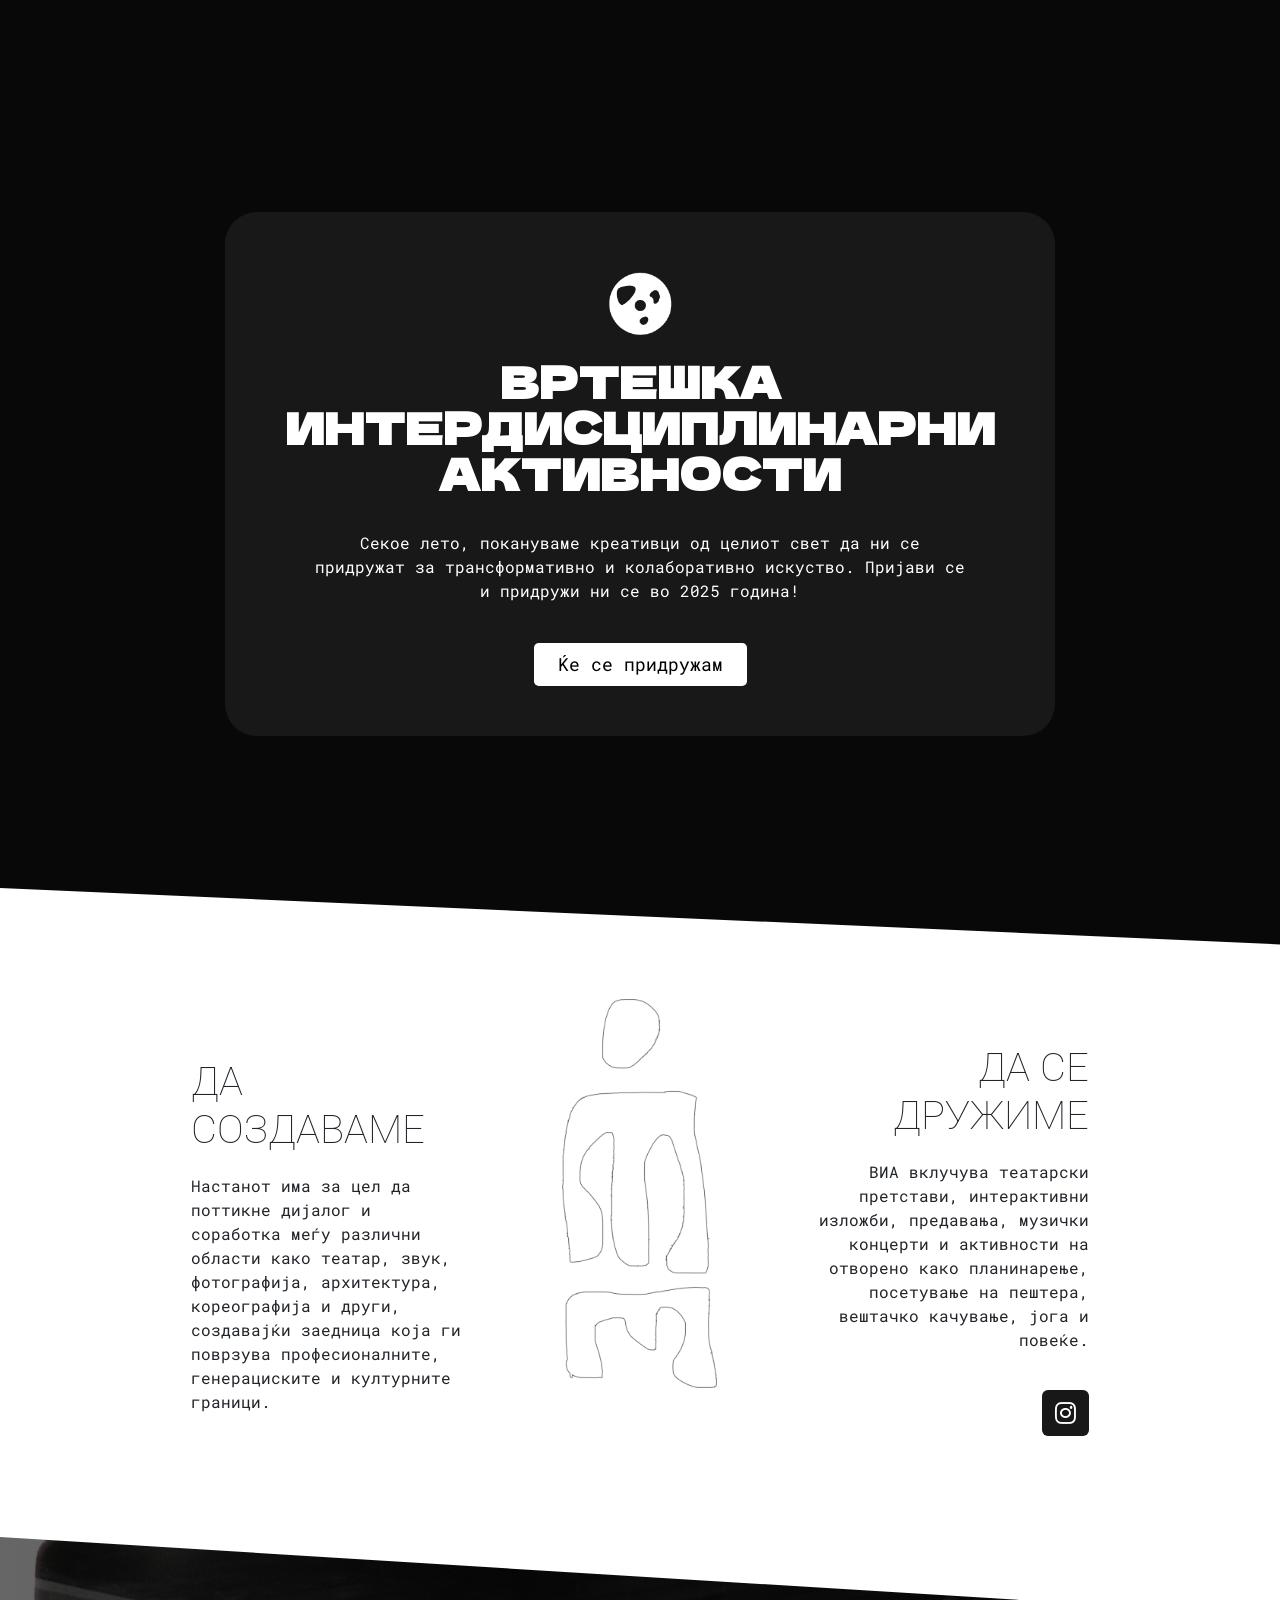
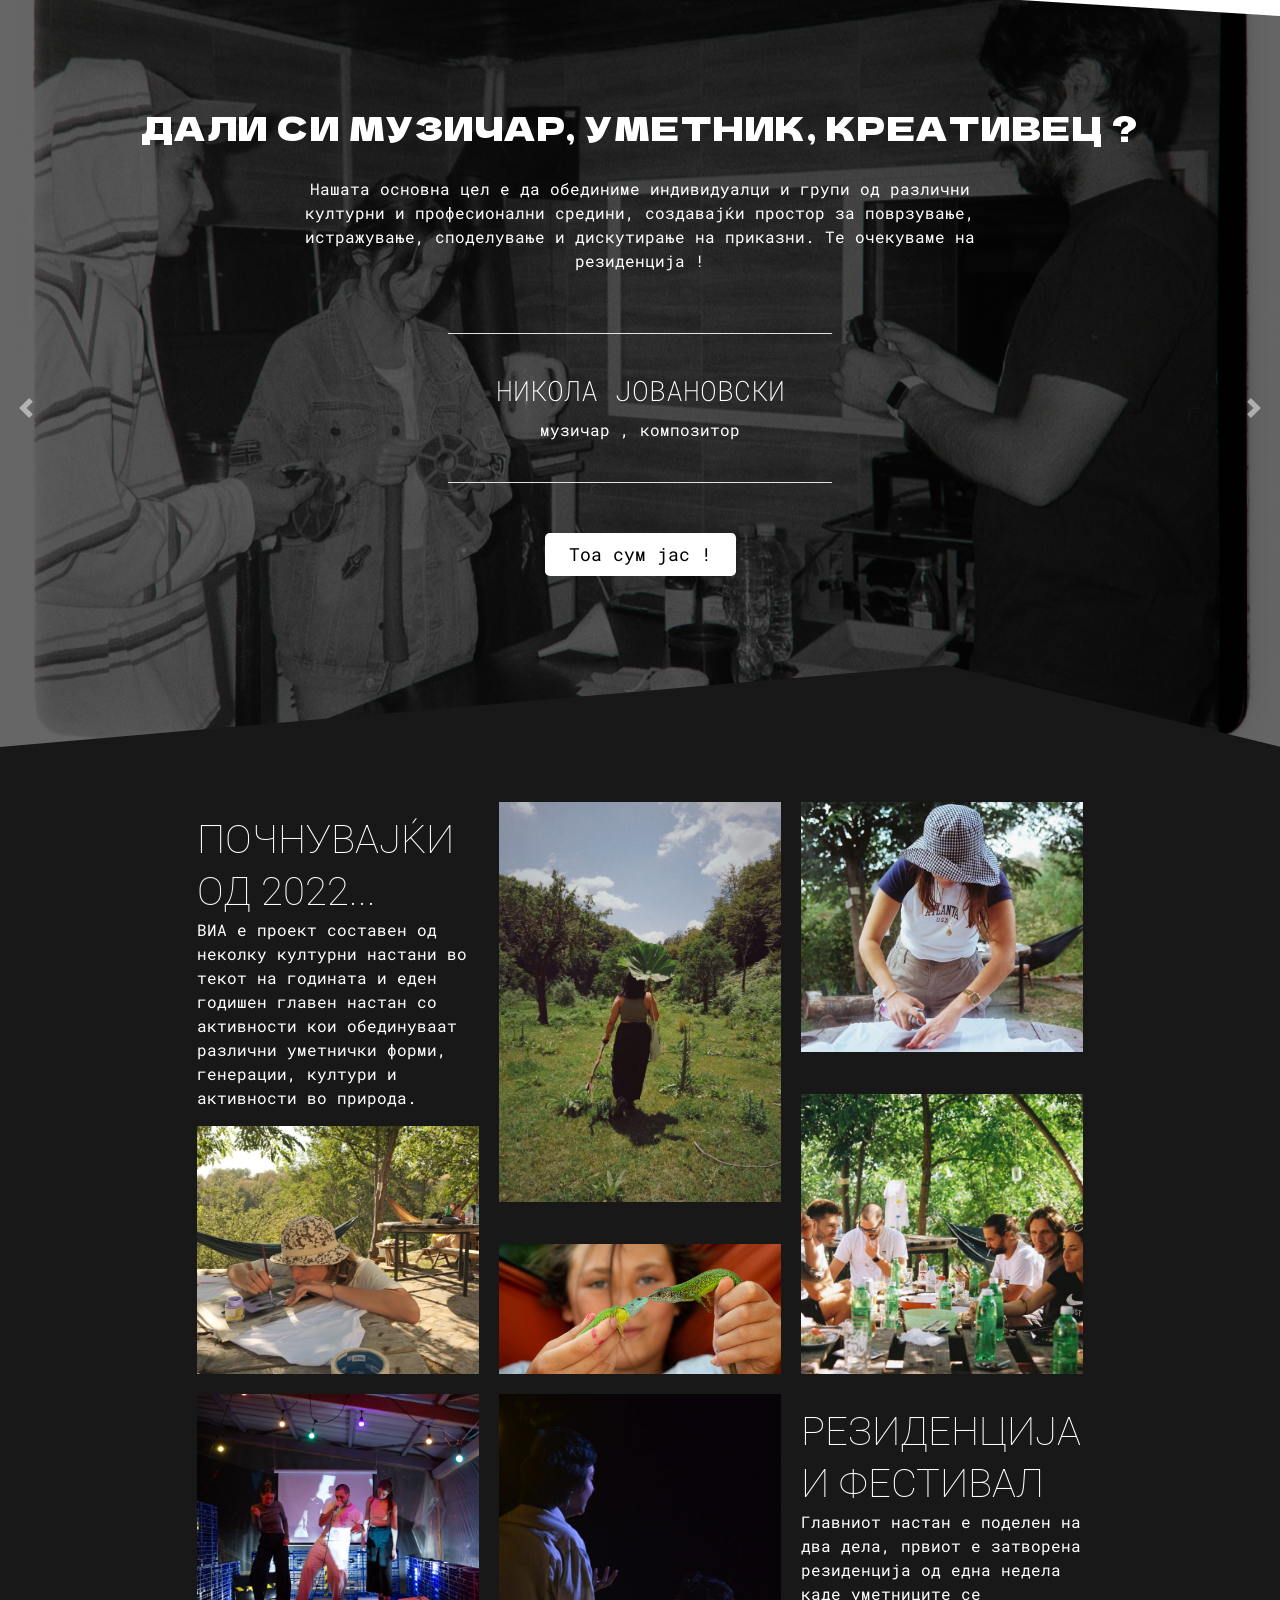
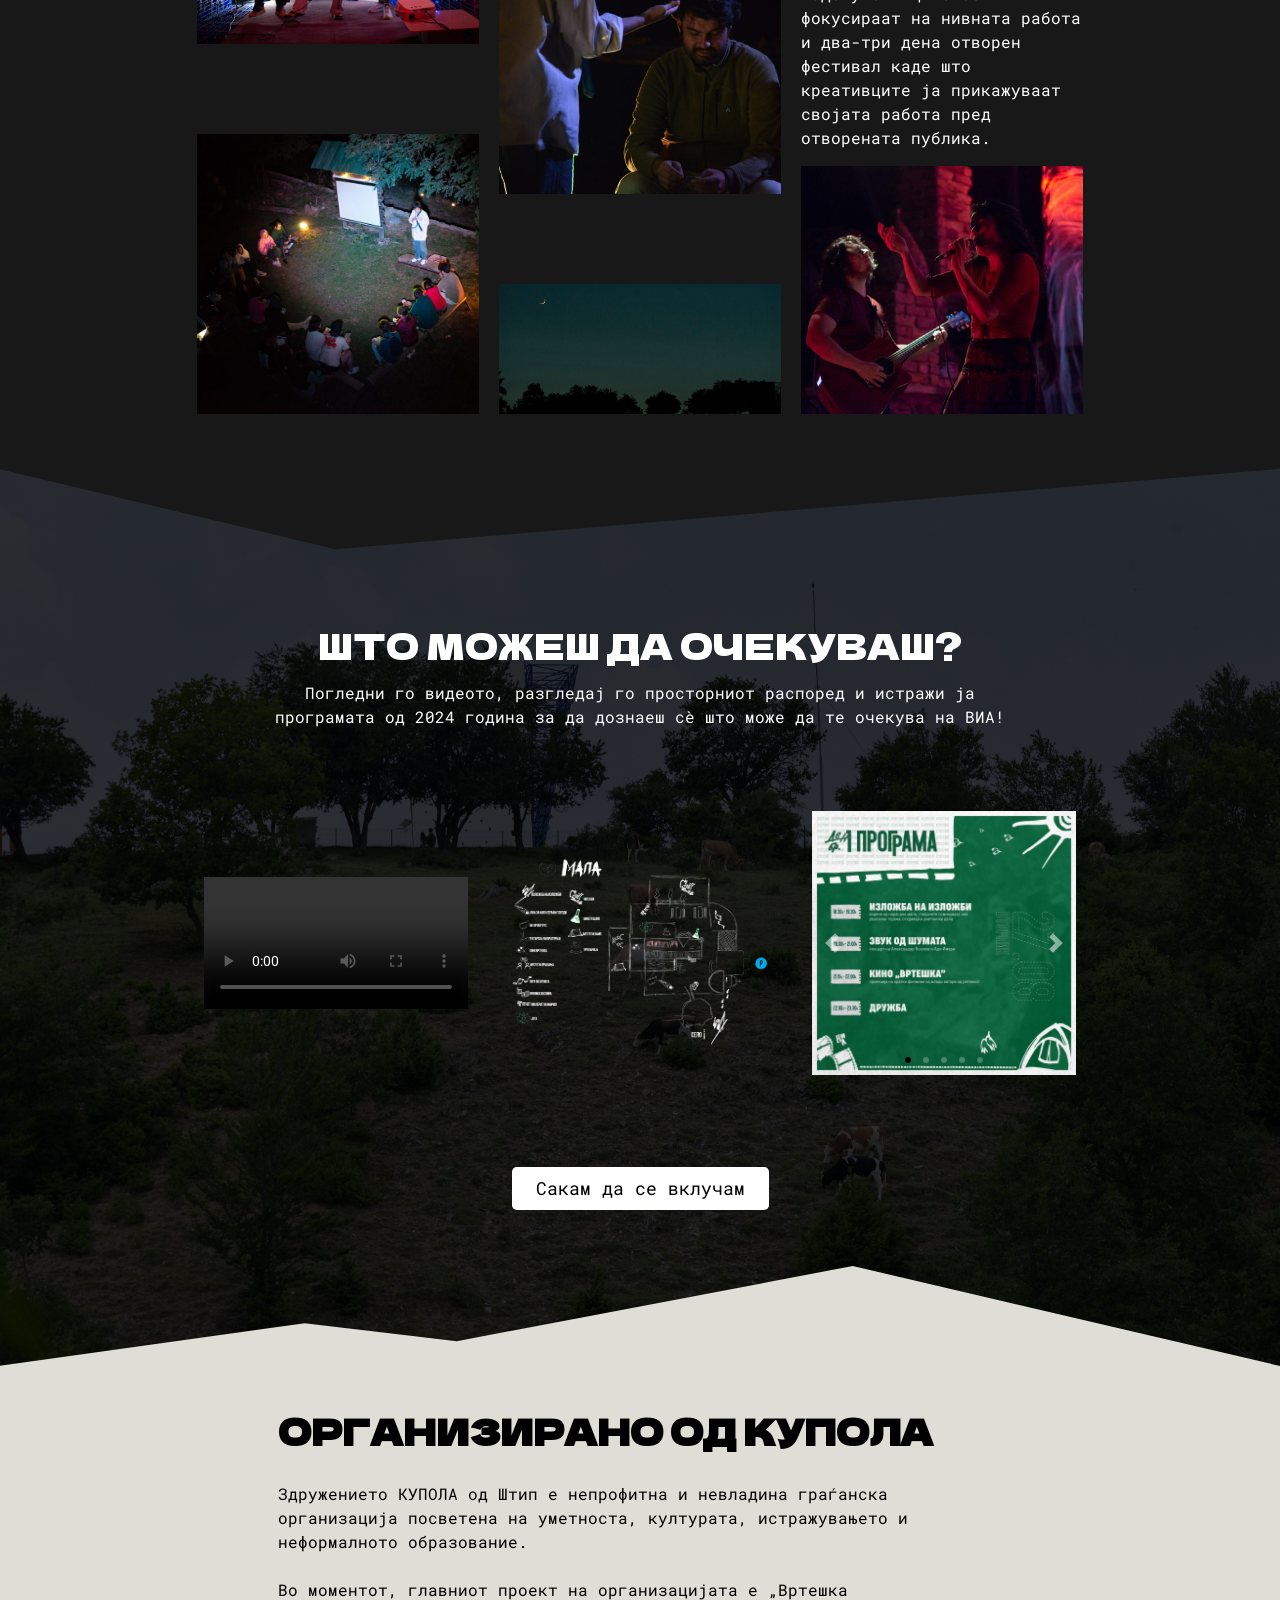
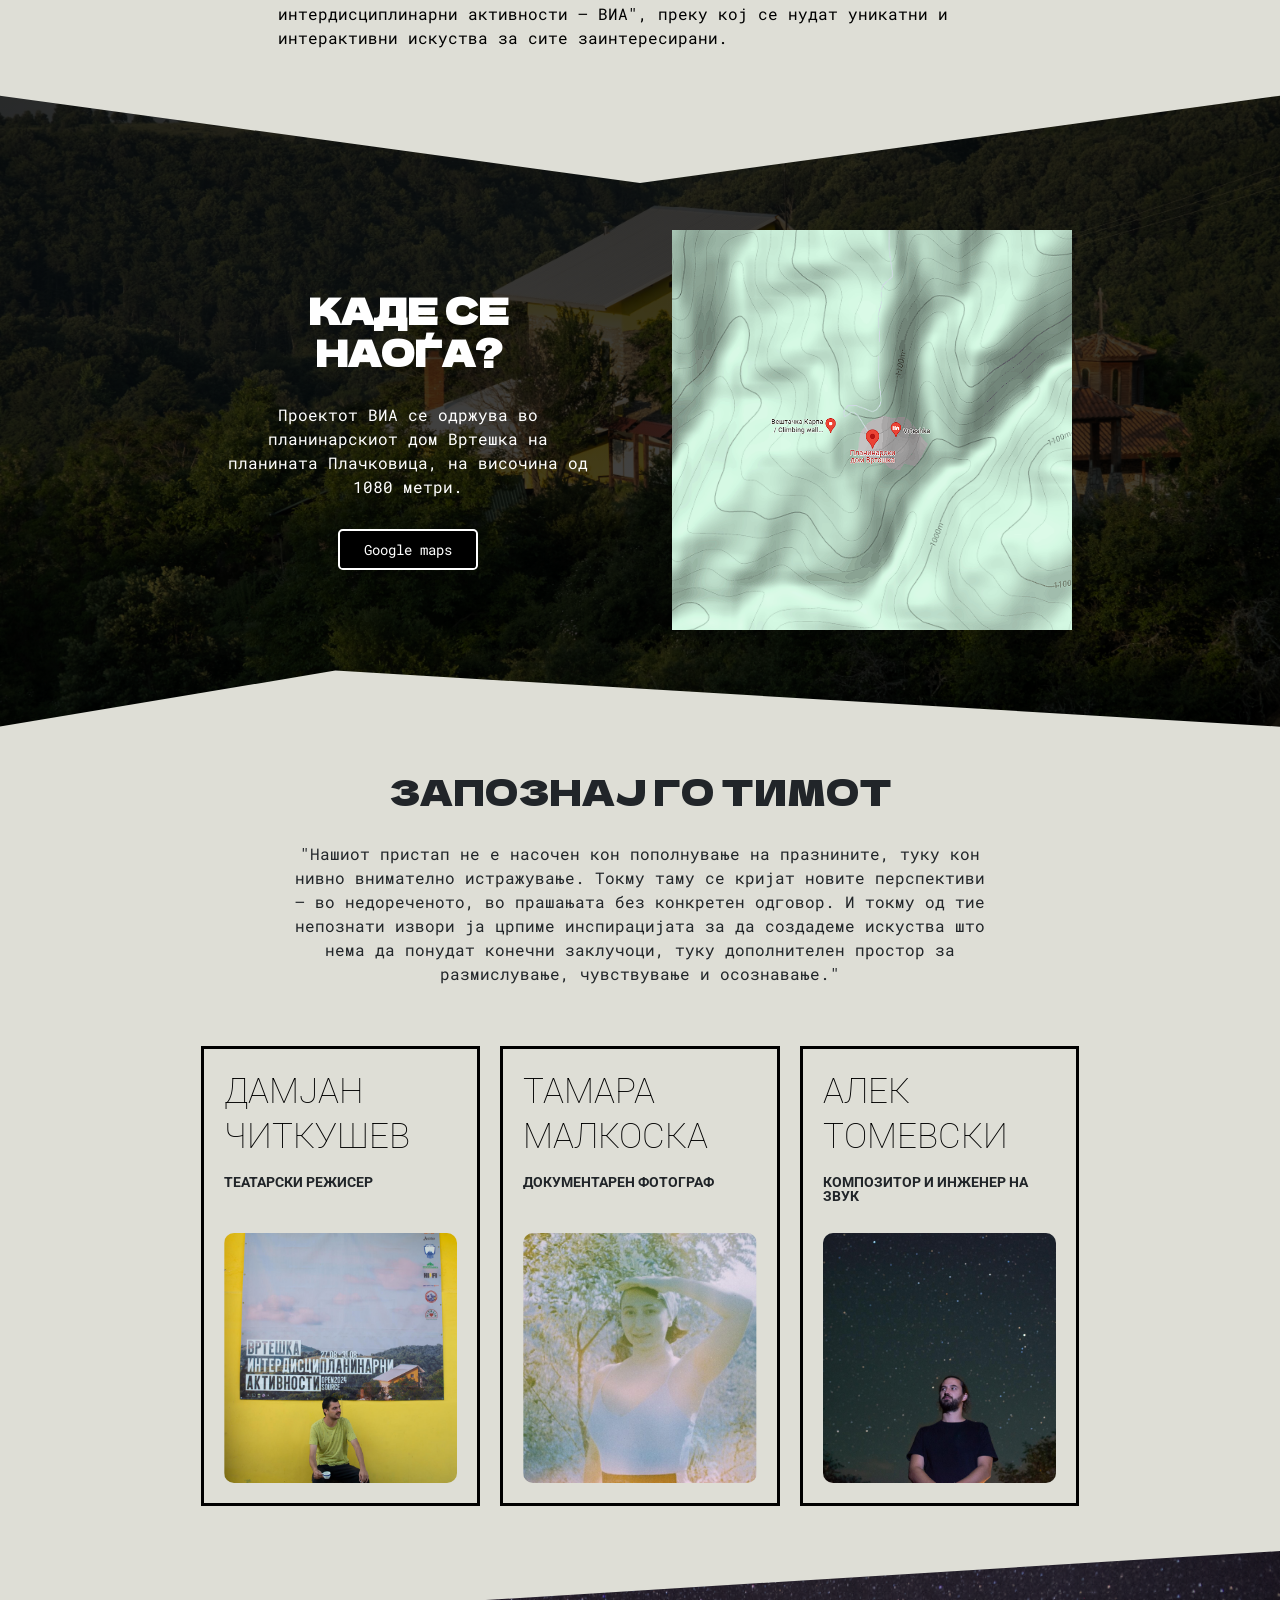
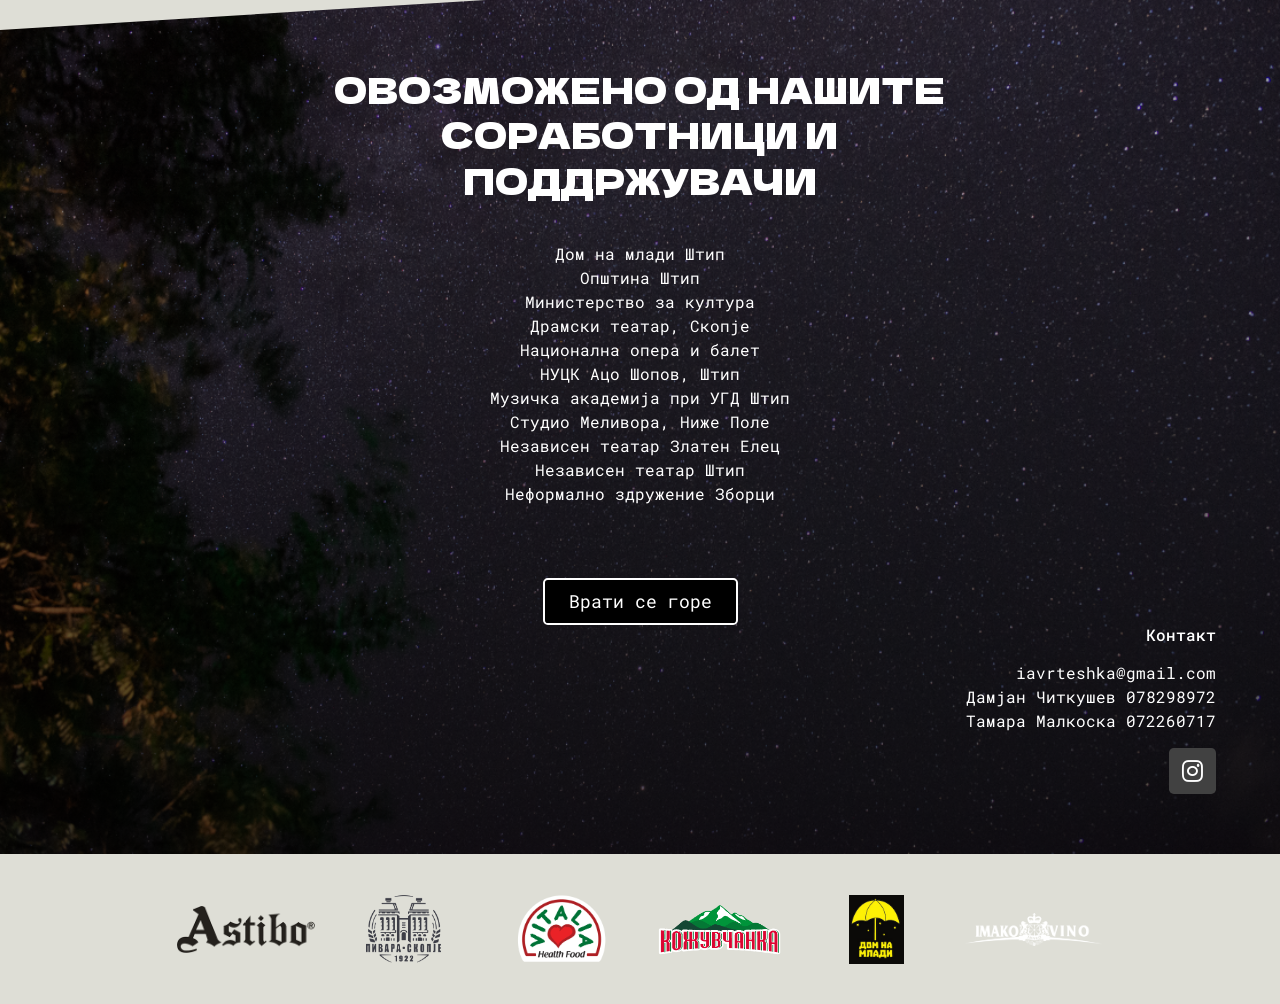
==== commit 48364b7f: "clean up, convert px to rem" ====
--- a/index.html
+++ b/index.html
@@ -219,7 +219,7 @@
         <!-- <div class="artists-shape-bottom">
             <svg data-name="Layer 1" xmlns="http://www.w3.org/2000/svg" viewBox="0 0 1200 120"
                 preserveAspectRatio="none">
-                <path d="M1200 0L0 0 598.97 120 1200 0z" class="artists-bottom-shape-fill"></path>
+                <path d="M1200 0L0 0 1080 20 1200 0z" class="artists-bottom-shape-fill"></path>
             </svg>
         </div> -->
     </section>
--- a/css/main.css
+++ b/css/main.css
@@ -60,7 +60,7 @@
   justify-content: center;
   background-color: rgba(0, 0, 0, 0.95);
   text-align: center;
-  padding-block: 150px;
+  padding-block: 9.375rem;
 }
 .hero .hero-shape-bottom {
   position: absolute;
@@ -74,8 +74,8 @@
 .hero .hero-shape-bottom svg {
   position: relative;
   display: block;
-  width: calc(100% + 1.3px);
-  height: 55px;
+  width: 100%;
+  height: 3.75rem;
 }
 .hero .hero-shape-bottom .hero-shape-fill {
   fill: #ffffff;
@@ -230,7 +230,7 @@
   justify-content: center;
   align-items: center;
   gap: 0;
-  padding: 0.625rem;
+  padding-block: 2.25rem;
 }
 .introduction .wrap {
   width: 72.5%;
@@ -242,6 +242,7 @@
 }
 .introduction__item {
   flex-basis: 33.333%;
+  padding: 3.75rem 0.9375rem;
   display: flex;
   flex-direction: column;
   justify-content: center;
@@ -268,7 +269,7 @@
   font-family: "Roboto", sans-serif;
   font-size: 2.5rem;
   font-weight: 100;
-  margin-bottom: 0.9375rem;
+  margin-bottom: 1.25rem;
 }
 .introduction .introduction__item--last .introduction__title,
 .introduction .introduction__item--last .introduction__text {
@@ -312,7 +313,6 @@
   .introduction .introduction__item {
     flex-basis: 100%;
     padding: 0px;
-    display: block;
     text-align: center;
   }
   .introduction .introduction__item:first-child, .introduction .introduction__item:last-child {
@@ -424,7 +424,7 @@
   position: relative;
   display: block;
   width: 100%;
-  height: 68px;
+  height: 5.25rem;
 }
 
 .artists-shape-top .artists-shape-fill {
@@ -445,7 +445,7 @@
   position: relative;
   display: block;
   width: calc(100% + 0px);
-  height: 62px;
+  height: 5.5rem;
 }
 
 .artists-shape-bottom .artists-bottom-shape-fill {
@@ -570,6 +570,7 @@
   .artists {
     background-size: 150%;
     background-position: 45% 72%;
+    padding-block: 7.5rem;
   }
   .artists .border-top {
     width: 50%;
@@ -632,7 +633,13 @@
     background-size: 365%;
     background-position: 28% 80%;
     background-repeat: no-repeat;
-    padding-block: 110px;
+    padding-block: 6.875rem;
+  }
+  .artists .artists-shape-top svg {
+    height: 4rem;
+  }
+  .artists .artists-shape-bottom svg {
+    height: 4.375rem;
   }
   .artists .border-top {
     width: 80%;
@@ -642,7 +649,7 @@
     font-weight: 400;
     margin-bottom: 1.875rem;
     line-height: 1.5;
-    max-width: 85%;
+    max-width: auto;
     margin-inline: auto;
   }
   .artists__description {
@@ -687,7 +694,7 @@
   justify-content: center;
   align-items: center;
   flex-direction: column;
-  padding-block: 40px;
+  padding-block: 2.5rem;
 }
 
 .images-text {
@@ -773,23 +780,23 @@
 }
 
 .bottom-row > *:nth-child(1) .image-holder:nth-child(1) {
-  height: 250px;
+  height: 15.625rem;
 }
 .bottom-row > *:nth-child(1) .image-holder:nth-child(2) {
-  height: 280px;
+  height: 17.5rem;
 }
 .bottom-row > *:nth-child(2) .image-holder:nth-child(1) {
-  height: 400px;
+  height: 25rem;
 }
 .bottom-row > *:nth-child(2) .image-holder:nth-child(1) img {
   -o-object-position: center left;
      object-position: center left;
 }
 .bottom-row > *:nth-child(2) .image-holder:nth-child(2) {
-  height: 130px;
+  height: 8.125rem;
 }
 .bottom-row > *:nth-child(3) .image-holder {
-  height: 248px;
+  height: 15.5rem;
 }
 
 @media (max-width: 767px) {
@@ -798,7 +805,7 @@
     justify-content: center;
     align-items: center;
     padding-inline: 0.625rem;
-    padding-block: 30px;
+    padding-block: 1.875rem;
   }
   .past-events-container .images-text {
     width: 100%;
@@ -816,7 +823,7 @@
   }
   .past-events-container .top-row > *:nth-child(1) .image-holder {
     width: auto;
-    height: 202px;
+    height: 12.625rem;
     -o-object-fit: cover;
        object-fit: cover;
     -o-object-position: center center;
@@ -826,14 +833,14 @@
     flex-basis: 50%;
   }
   .past-events-container .top-row > *:nth-child(2) .image-holder:nth-child(1) {
-    height: 250px;
+    height: 15.625rem;
     -o-object-fit: cover;
        object-fit: cover;
     -o-object-position: center center;
        object-position: center center;
   }
   .past-events-container .top-row > *:nth-child(2) .image-holder:nth-child(2) {
-    height: 130px;
+    height: 8.125rem;
     -o-object-fit: cover;
        object-fit: cover;
     -o-object-position: center center;
@@ -843,14 +850,14 @@
     flex-basis: 50%;
   }
   .past-events-container .top-row > *:nth-child(3) .image-holder:nth-child(1) {
-    height: 180px;
+    height: 11.25rem;
     -o-object-fit: cover;
        object-fit: cover;
     -o-object-position: center center;
        object-position: center center;
   }
   .past-events-container .top-row > *:nth-child(3) .image-holder:nth-child(2) {
-    height: 200px;
+    height: 12.5rem;
     -o-object-fit: cover;
        object-fit: cover;
     -o-object-position: center center;
@@ -860,14 +867,14 @@
     flex-basis: 50%;
   }
   .past-events-container .bottom-row > *:nth-child(1) .image-holder:nth-child(1) {
-    height: 180px;
+    height: 11.25rem;
     -o-object-fit: cover;
        object-fit: cover;
     -o-object-position: center center;
        object-position: center center;
   }
   .past-events-container .bottom-row > *:nth-child(1) .image-holder:nth-child(2) {
-    height: 200px;
+    height: 12.5rem;
     -o-object-fit: cover;
        object-fit: cover;
     -o-object-position: center center;
@@ -877,14 +884,14 @@
     flex-basis: 50%;
   }
   .past-events-container .bottom-row > *:nth-child(2) .image-holder:nth-child(1) {
-    height: 100px;
+    height: 6.25rem;
     -o-object-fit: cover;
        object-fit: cover;
     -o-object-position: center center;
        object-position: center center;
   }
   .past-events-container .bottom-row > *:nth-child(2) .image-holder:nth-child(2) {
-    height: 280px;
+    height: 17.5rem;
     -o-object-fit: cover;
        object-fit: cover;
     -o-object-position: center center;
@@ -895,7 +902,7 @@
   }
   .past-events-container .bottom-row > *:nth-child(3) .image-holder {
     width: auto;
-    height: 183px;
+    height: 11.438rem;
     -o-object-fit: cover;
        object-fit: cover;
     -o-object-position: center center;
@@ -990,7 +997,7 @@
   position: relative;
   display: block;
   width: 100%;
-  height: 68px;
+  height: 5.375rem;
   transform: scale(-1, 1);
 }
 
@@ -1012,7 +1019,7 @@
   position: relative;
   display: block;
   width: calc(100% + 0px);
-  height: 105px;
+  height: 6.625rem;
 }
 
 .what-shape-bottom .what-bottom-shape-fill {
@@ -1032,7 +1039,7 @@
   width: 100%;
   min-height: 100vh;
   padding-inline: 3.75rem;
-  padding-block: 160px;
+  padding-block: 10rem;
 }
 .what-to-expect .main__container {
   width: 100%;
@@ -1117,7 +1124,7 @@
   transform: translateY(-50%);
   display: flex;
   justify-content: center;
-  padding: 10px;
+  padding: 0.625rem;
 }
 .what-to-expect__program .carousel .carousel-item {
   transition: transform 0.8s cubic-bezier(0.25, 0.46, 0.45, 0.94);
@@ -1131,7 +1138,7 @@
 }
 .what-to-expect__program .carousel .carousel-indicators {
   position: absolute;
-  bottom: -34px;
+  bottom: -2.125rem;
   left: 0px;
   display: flex;
   justify-content: center;
@@ -1143,10 +1150,10 @@
 .what-to-expect__program .carousel .carousel-indicators li {
   position: relative;
   flex: 0 1 auto;
-  width: 6px;
-  height: 6px;
-  margin-right: 6px;
-  margin-left: 6px;
+  width: 0.375rem;
+  height: 0.375rem;
+  margin-right: 0.375rem;
+  margin-left: 0.375rem;
   cursor: pointer;
   background-color: rgba(255, 255, 255, 0.5);
   border-radius: 50%;
@@ -1189,8 +1196,10 @@
 
 @media (max-width: 1024px) {
   .what-to-expect {
-    padding-inline: 10px;
-    padding-block: 80px;
+    width: 100%;
+    height: 100%;
+    padding-bottom: 4.375rem;
+    padding-top: 7.5rem;
   }
   .what-to-expect__title {
     font-size: 1.875rem;
@@ -1227,20 +1236,18 @@
        object-fit: cover;
   }
   .what-to-expect__map .carousel-control-prev, .what-to-expect__program .carousel-control-prev, .what-to-expect__video .carousel-control-prev {
-    left: -50px;
+    left: -3.125rem;
   }
   .what-to-expect__map .carousel-control-next, .what-to-expect__program .carousel-control-next, .what-to-expect__video .carousel-control-next {
-    right: -50px;
+    right: -3.125rem;
   }
   .what-to-expect__video {
-    margin-right: 2px;
+    margin-right: 0.125rem;
   }
 }
 @media (max-width: 1023px) {
   .what-to-expect {
     width: 100%;
-    height: 100%;
-    padding-block: 80px;
   }
   .what-to-expect__title {
     font-size: 1.875rem;
@@ -1283,12 +1290,19 @@
     right: 0px;
   }
   .what-to-expect__video {
-    margin-right: 2px;
+    margin-right: 0.125rem;
   }
 }
 @media (max-width: 767px) {
+  .what-shape-top svg {
+    height: 3.75rem;
+  }
+  .what-shape-bottom svg {
+    height: 3rem;
+  }
   .what-to-expect {
-    padding-block: 80px;
+    padding-inline: 0;
+    padding-block: 6.25rem;
   }
   .what-to-expect__header {
     margin-bottom: 0;
@@ -1323,7 +1337,7 @@
   width: 100%;
   padding-inline: 3.75rem;
   background-color: #deded6;
-  padding-block: 40px;
+  padding-block: 2.5rem;
 }
 
 .content-container {
@@ -1395,10 +1409,10 @@
   .organization-section {
     width: 100%;
     padding-inline: 0;
-    padding-block: 30px;
+    padding-block: 3.75rem;
   }
   .organization-section .content-container {
-    width: 97.5%;
+    width: 95%;
     display: flex;
     flex-direction: column;
     justify-content: space-between;
@@ -1430,7 +1444,7 @@
   position: relative;
   display: block;
   width: 100%;
-  height: 90px;
+  height: 5.875rem;
   transform: scale(-1, 1);
 }
 
@@ -1452,7 +1466,7 @@
   position: relative;
   display: block;
   width: calc(100% + 0px);
-  height: 60px;
+  height: 3.75rem;
 }
 
 .meet-shape-bottom .meet-bottom-shape-fill {
@@ -1469,7 +1483,7 @@
   background-position: 70% 50%;
   display: flex;
   justify-content: center;
-  padding-block: 80px;
+  padding-block: 5rem;
 }
 .location-section .location__container {
   max-width: 100%;
@@ -1478,12 +1492,12 @@
   justify-content: space-between;
   align-items: center;
   flex-wrap: wrap;
-  padding-top: 40px;
+  padding-top: 2.5rem;
 }
 .location-section .location__container .location-left,
 .location-section .location__container .location-right {
   flex: 0 0 50%;
-  padding: 10px;
+  padding: 1.25rem;
 }
 .location-section .location__container .location-left {
   display: flex;
@@ -1519,7 +1533,6 @@
   border: 0.125rem solid #ffffff;
   border-radius: 0.3rem;
   cursor: pointer;
-  margin-bottom: 0;
   width: -moz-fit-content;
   width: fit-content;
 }
@@ -1529,8 +1542,8 @@
 }
 .location-section .location__container .location-right .map-image {
   width: 100%;
-  max-width: 400px;
-  height: 400px;
+  max-width: 25rem;
+  height: auto;
   -o-object-fit: cover;
      object-fit: cover;
   cursor: pointer;
@@ -1564,7 +1577,7 @@
   }
   .location-section .location__container .location-right .map-image {
     width: 100%;
-    max-width: 330px;
+    max-width: 20.625rem;
     height: auto;
   }
 }
@@ -1596,17 +1609,25 @@
   }
   .location-section .location__container .location-right .map-image {
     width: 100%;
-    max-width: 330px;
+    max-width: 20.625rem;
     height: auto;
   }
 }
 @media (max-width: 767px) {
+  .location-shape-top svg {
+    height: 3.75rem;
+  }
+  .meet-shape-bottom svg {
+    height: 2.375rem;
+  }
   .location-section {
     min-width: 100%;
     background-size: 300%;
-    background-position: 49.5% 100%;
+    background-position: 49.5% 55%;
     background-repeat: no-repeat;
     padding-inline: 1.875rem;
+    padding-top: 1.5rem;
+    padding-bottom: 3rem;
   }
   .location-section .location__container {
     width: 100%;
@@ -1617,9 +1638,6 @@
     flex: 0 0 100%;
     padding: 0;
   }
-  .location-section .location__container .location-left {
-    padding-bottom: 0;
-  }
   .location-section .location__container .location-left h2 {
     font-size: 1.375rem;
     width: 80%;
@@ -1629,10 +1647,6 @@
     width: 85%;
     margin-bottom: 1.25rem;
   }
-  .location-section .location__container .location-right {
-    margin-top: -5rem;
-    padding-top: 0;
-  }
   .location-section .location__container .location-right .map-image {
     width: 100%;
     max-width: 18.75rem;
@@ -1645,7 +1659,7 @@
   width: 100%;
   height: 100%;
   background-color: #deded6;
-  padding-block: 40px;
+  padding-block: 2.5rem;
 }
 .team-section .team-text {
   display: flex;
@@ -1797,7 +1811,7 @@
     width: 100%;
   }
   .team-section .team-cards .team-card .image-container img {
-    height: 250px;
+    height: 15.625rem;
     -o-object-fit: cover;
        object-fit: cover;
     -o-object-position: center bottom;
@@ -1805,6 +1819,10 @@
   }
 }
 @media (max-width: 767px) {
+  .team-section {
+    padding-top: 3.125rem;
+    padding-bottom: 1.875rem;
+  }
   .team-section .team-text h2 {
     font-size: 1.375rem;
     margin-bottom: 2.5rem;
@@ -1883,7 +1901,7 @@
   position: relative;
   display: block;
   width: 100%;
-  height: 85px;
+  height: 5.25rem;
   transform: scale(-1, 1);
 }
 
@@ -1903,8 +1921,8 @@
   display: flex;
   justify-content: center;
   align-items: center;
-  padding-top: 120px;
-  padding-bottom: 60px;
+  padding-top: 7.5rem;
+  padding-bottom: 3.75rem;
 }
 .collaborators-section .collaborators-container .collaborators-content-wrapper {
   display: flex;
@@ -2036,6 +2054,15 @@
 }
 /* Mobile 425px */
 @media (max-width: 767px) {
+  .collaborators-shape-top svg {
+    height: 3.25rem;
+  }
+  .collaborators-section {
+    padding-top: 6.25rem;
+  }
+  .collaborators-section .collaborators-container {
+    padding-block: 0;
+  }
   .collaborators-section .collaborators-container .collaborators-content-wrapper {
     align-items: center;
     text-align: center;
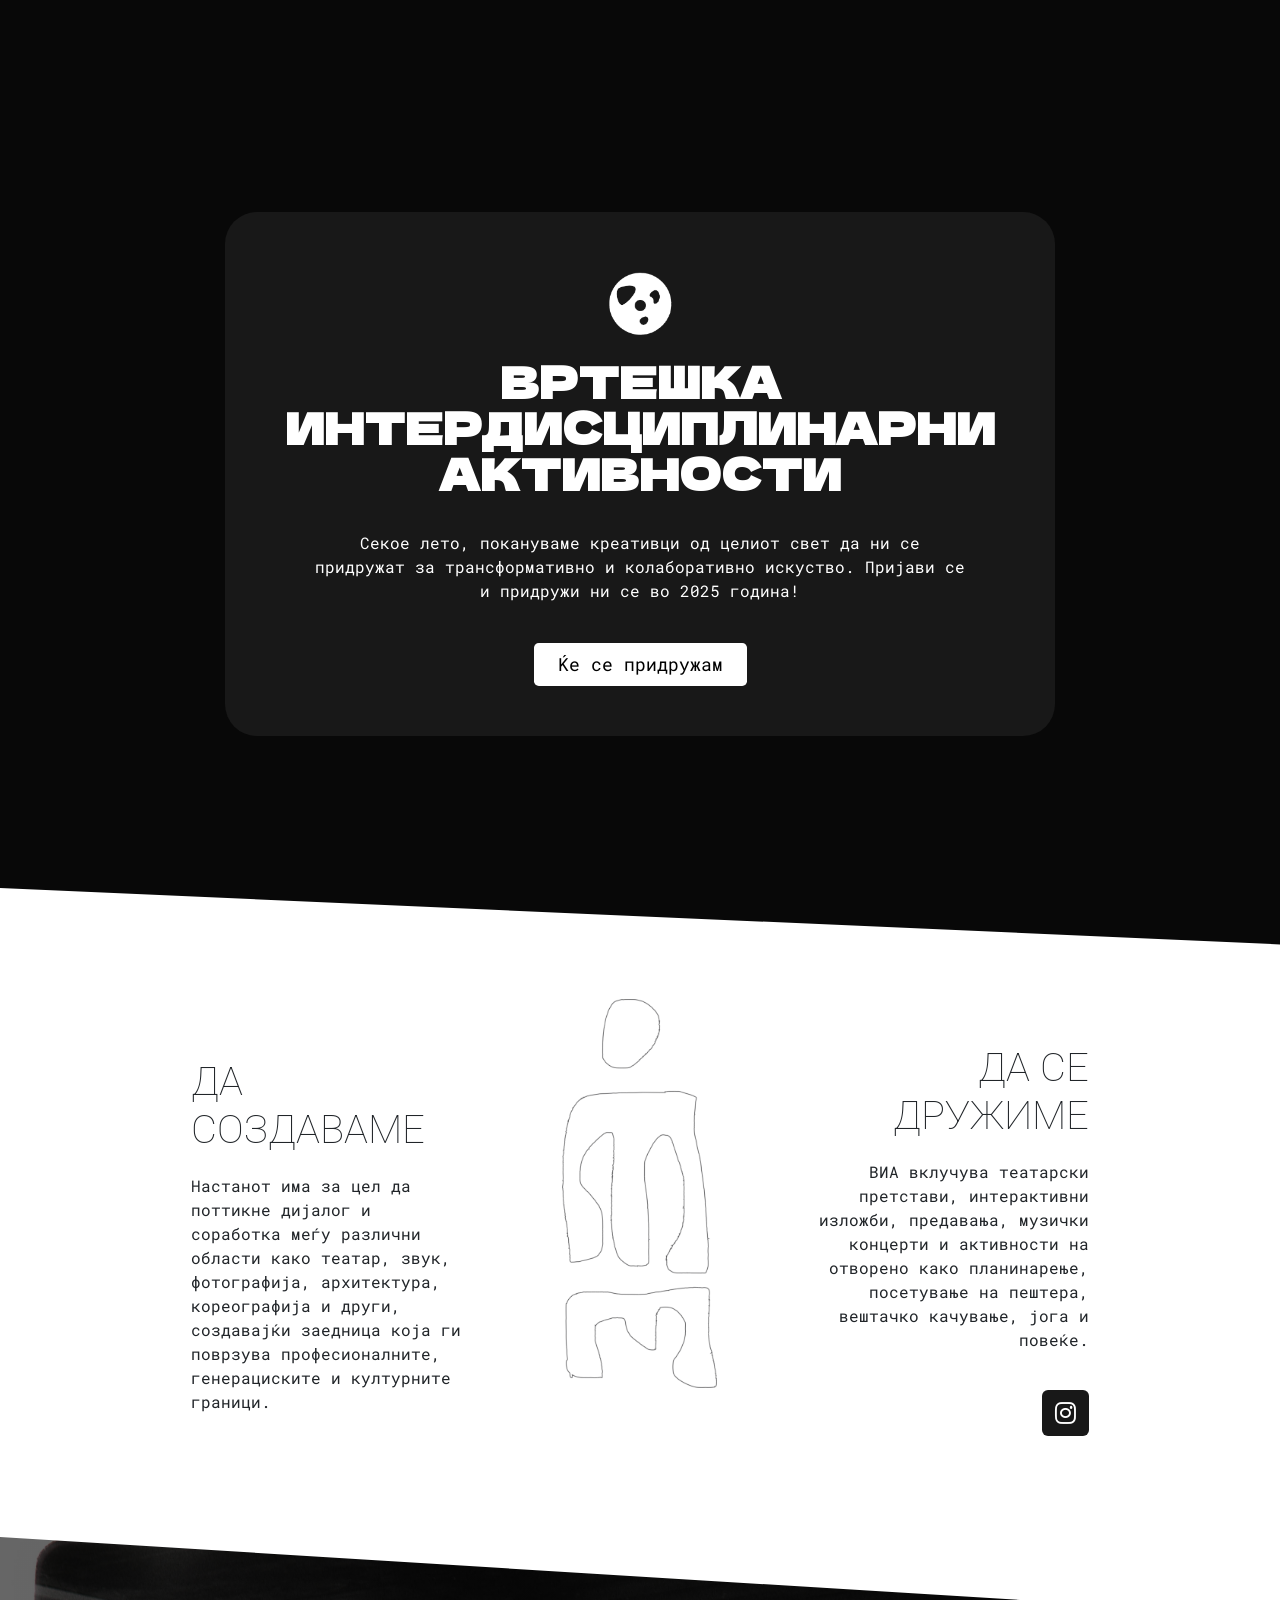
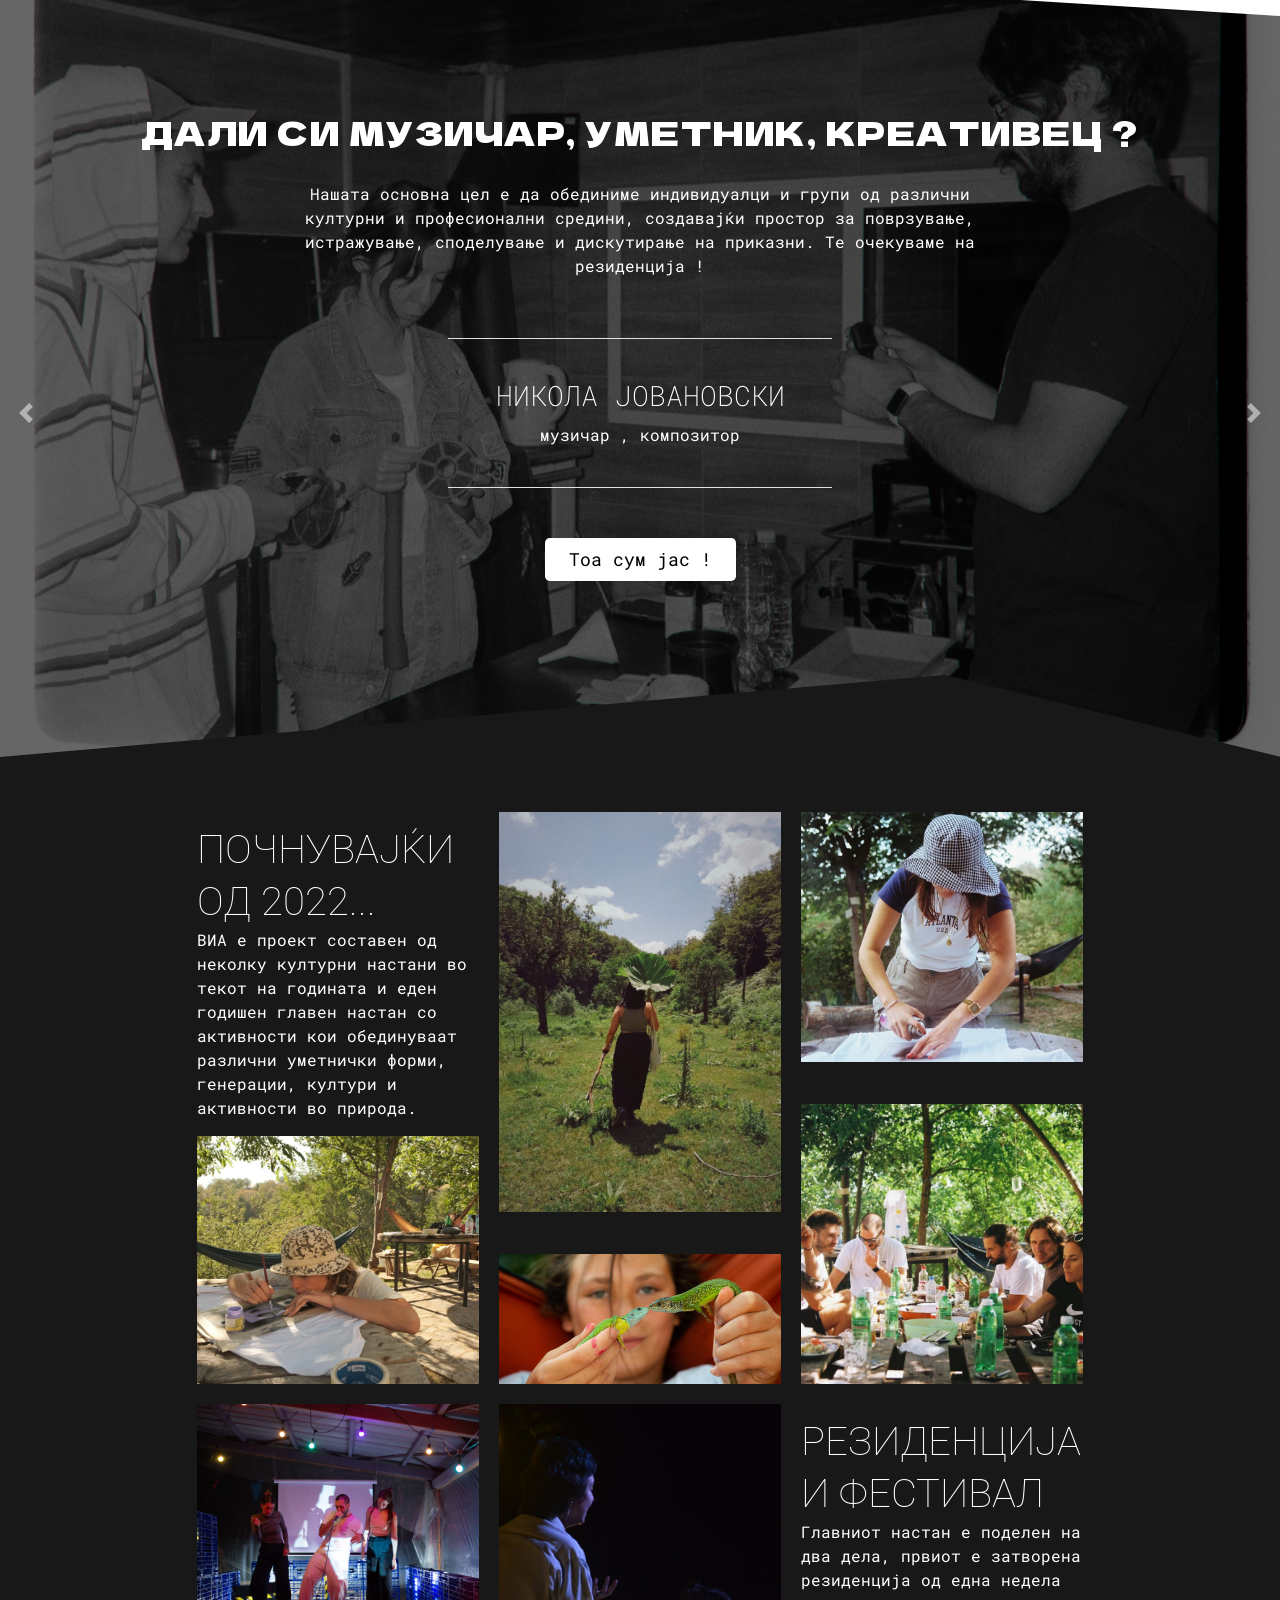
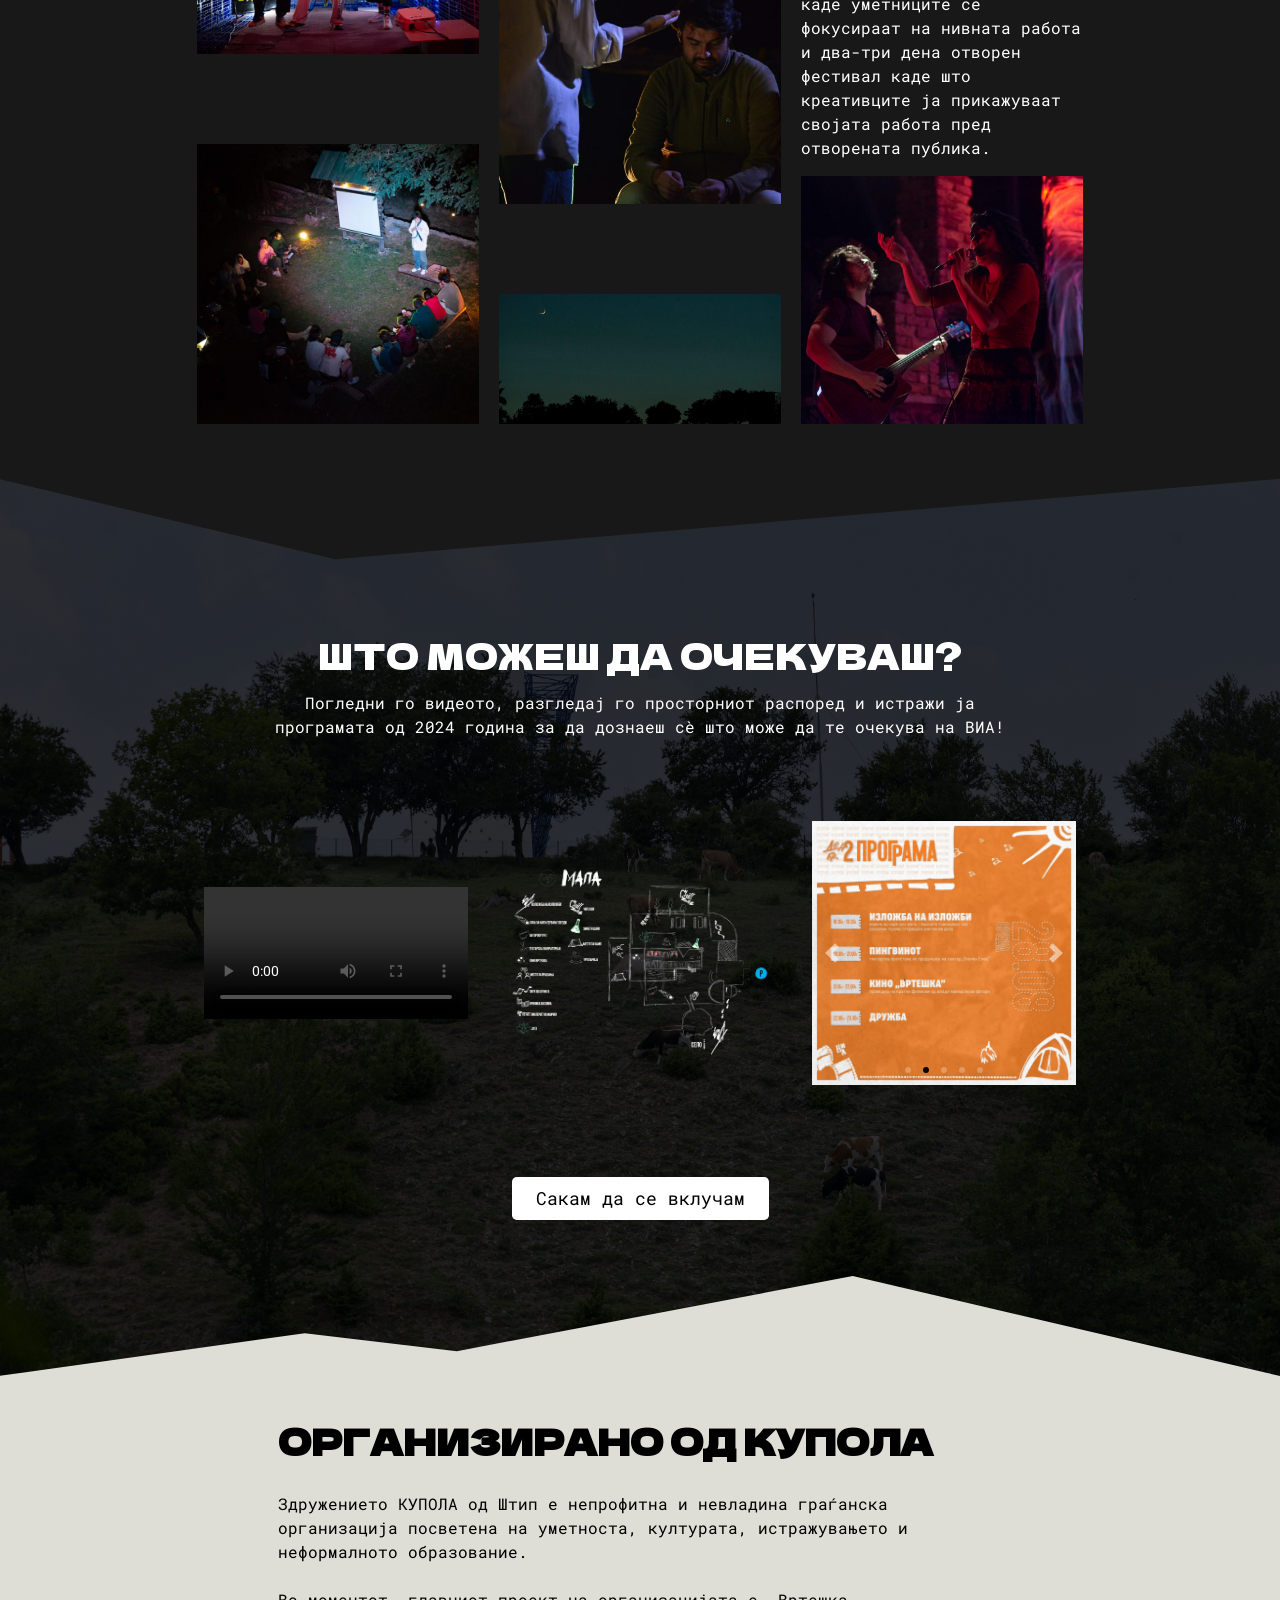
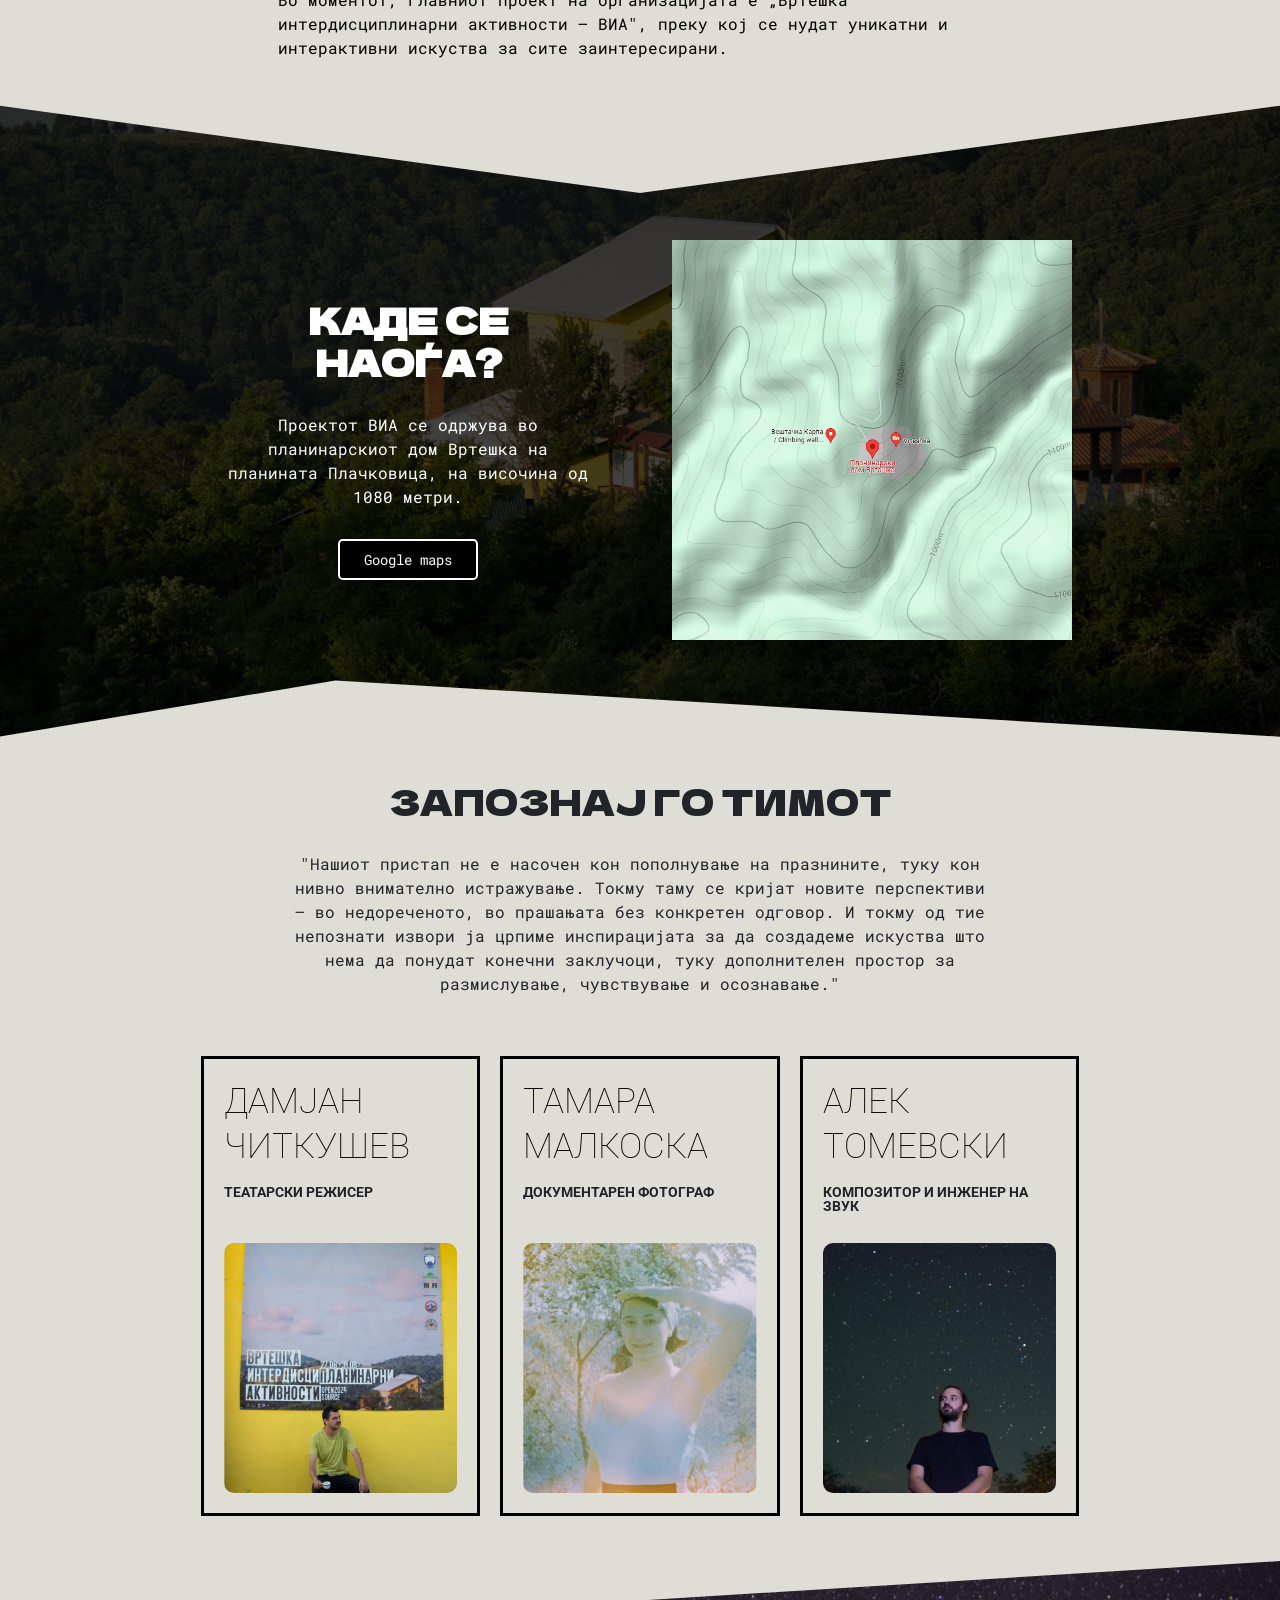
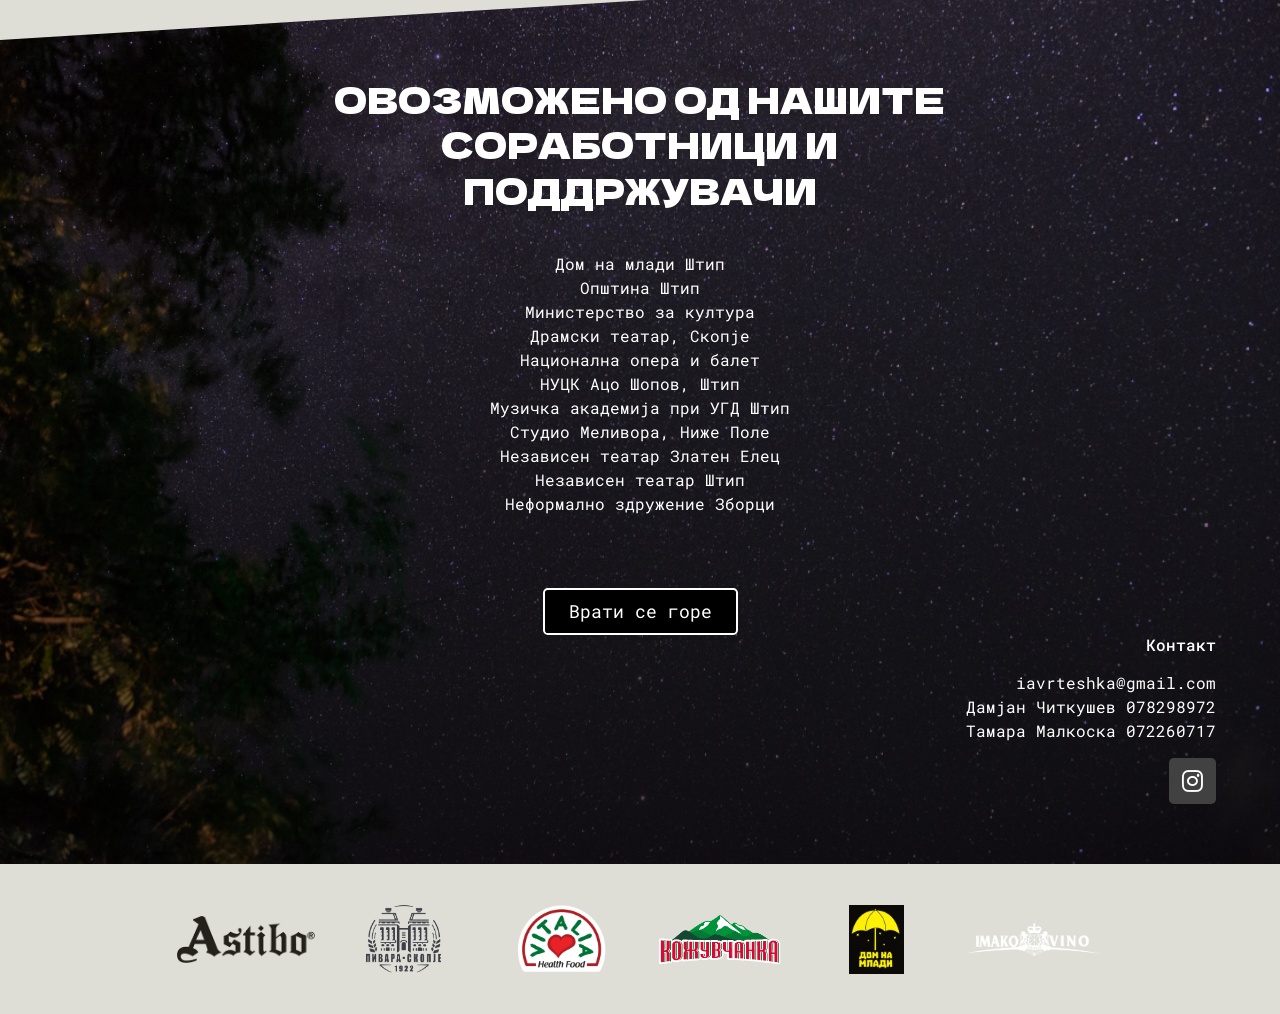
==== commit 0df01ab7: "clean up, validation checks, for whom section vh correction, hero section vh for 425 correction" ====
--- a/index.html
+++ b/index.html
@@ -47,8 +47,6 @@
         </div>
     </section>
 
-
-
     <!-- about_section2 -->
     <section class="introduction">
         <div class="wrap">
@@ -72,10 +70,7 @@
                 </div>
             </div>
         </div>
-
-
-    </section>
-
+    </section>
 
     <!-- for-whom_section3 -->
     <section class="artists">
@@ -84,8 +79,6 @@
                 <path class="artists-shape-fill" d="M0,6V0h1000v100L0,6z"></path>
             </svg>
         </div>
-
-
 
         <div class="artists__content-wrapper">
             <div class="artists__content">
@@ -205,7 +198,6 @@
                     </a>
                 </div>
                 <div class="border-top bg-secondary mx-auto"></div>
-                <!-- <a href="#top"><button class="button artists__artists-button">Тоа сум јас !</button></a> -->
                 <a href="#top" class="button artists__artists-button">Тоа сум јас !</a>
             </div>
         </div>
@@ -215,19 +207,7 @@
                 <path class="artists-bottom-shape-fill" d="M738,99l262-93V0H0v5.6L738,99z"></path>
             </svg>
         </div>
-
-        <!-- <div class="artists-shape-bottom">
-            <svg data-name="Layer 1" xmlns="http://www.w3.org/2000/svg" viewBox="0 0 1200 120"
-                preserveAspectRatio="none">
-                <path d="M1200 0L0 0 1080 20 1200 0z" class="artists-bottom-shape-fill"></path>
-            </svg>
-        </div> -->
-    </section>
-
-
-
-
-
+    </section>
 
     <!-- past-events_section4 -->
     <section class="past-events-container">
@@ -317,8 +297,6 @@
             </div>
         </div>
     </section>
-
-
 
     <!-- what_to_expect_section5 -->
     <section class="what-to-expect">
@@ -411,7 +389,6 @@
     <section class="organization-section">
         <div class="content-container">
             <h2 class="section-title">ОРГАНИЗИРАНО ОД КУПОЛА</h2>
-
             <p class="section-text">
                 Здружението КУПОЛА од Штип е непрофитна и невладина граѓанска организација посветена на уметноста,
                 културата, истражувањето и неформалното образование.
@@ -426,10 +403,8 @@
         </div>
     </section>
 
-
     <!-- location_section7 -->
     <section class="location-section">
-
         <div class="location-shape-top" data-negative="false">
             <svg xmlns="http://www.w3.org/2000/svg" viewBox="0 0 1000 100" preserveAspectRatio="none">
                 <path class="location-shape-fill" d="M500,98.9L0,6.1V0h1000v6.1L500,98.9z"></path>
@@ -463,12 +438,8 @@
         </div>
     </section>
 
-
-
     <!-- meet-the-team_section8 -->
     <section class="team-section">
-
-
 
         <div class="team-container">
             <div class="team-text">
@@ -520,7 +491,6 @@
         </div>
     </section>
 
-
     <!-- collaborators_section9 -->
     <section class="collaborators-section">
 
@@ -565,8 +535,6 @@
         </div>
     </section>
 
-
-
     <!-- footer_section10 -->
     <footer class="vrteshka-footer">
         <div class="footer-container">
@@ -587,11 +555,6 @@
     <script src="./main.js"></script>
 
 
-
-
-
-
-
 </body>
 
 </html>
--- a/css/main.css
+++ b/css/main.css
@@ -193,7 +193,7 @@
 }
 @media (max-width: 767px) {
   .hero {
-    min-height: 100vh;
+    min-height: 100%;
     padding-block: 7.5rem;
   }
   .hero__overlay {
@@ -459,7 +459,7 @@
   align-items: center;
   justify-content: center;
   width: 100%;
-  min-height: calc(100vh - 80px);
+  min-height: calc(100vh - 4.375rem);
   color: #ffffff;
   background-image: linear-gradient(rgba(0, 0, 0, 0.6), rgba(0, 0, 0, 0.6)), url("../img/Section_3_Background.jpg");
   background-size: cover;
